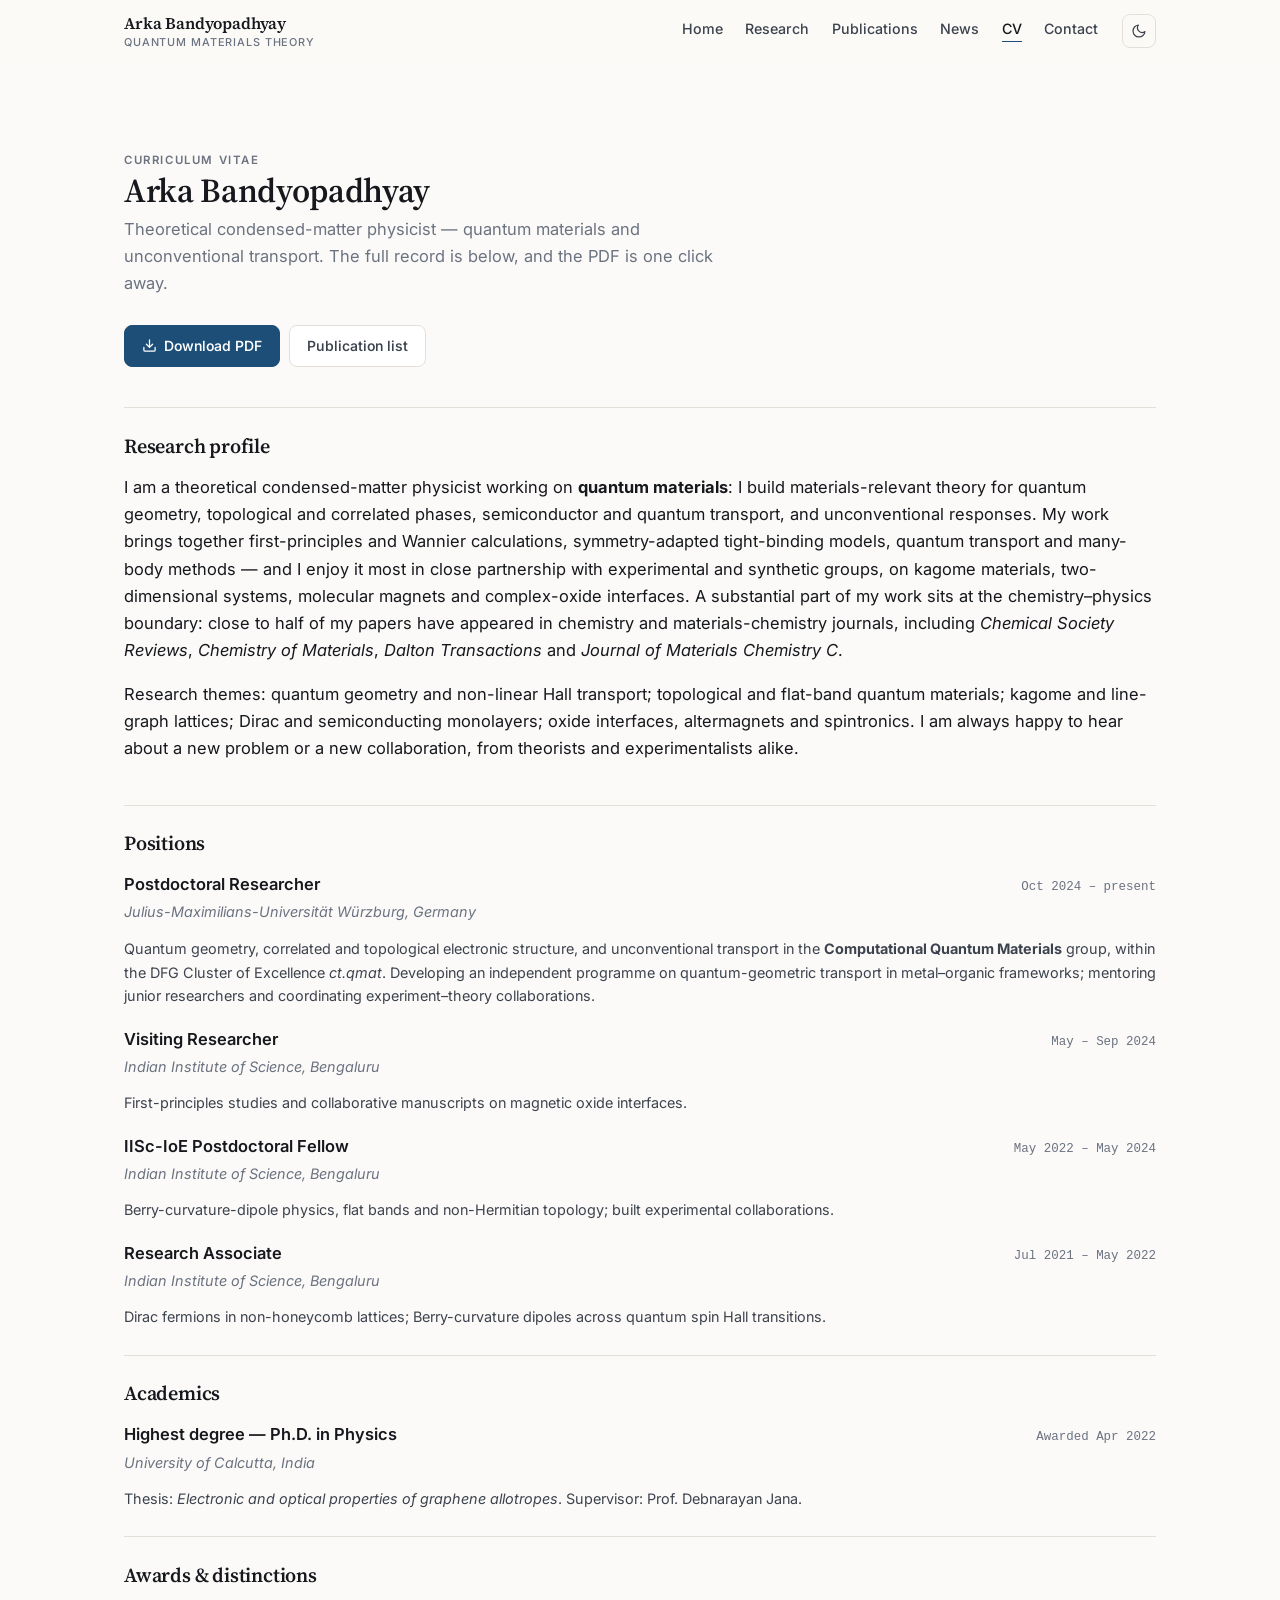
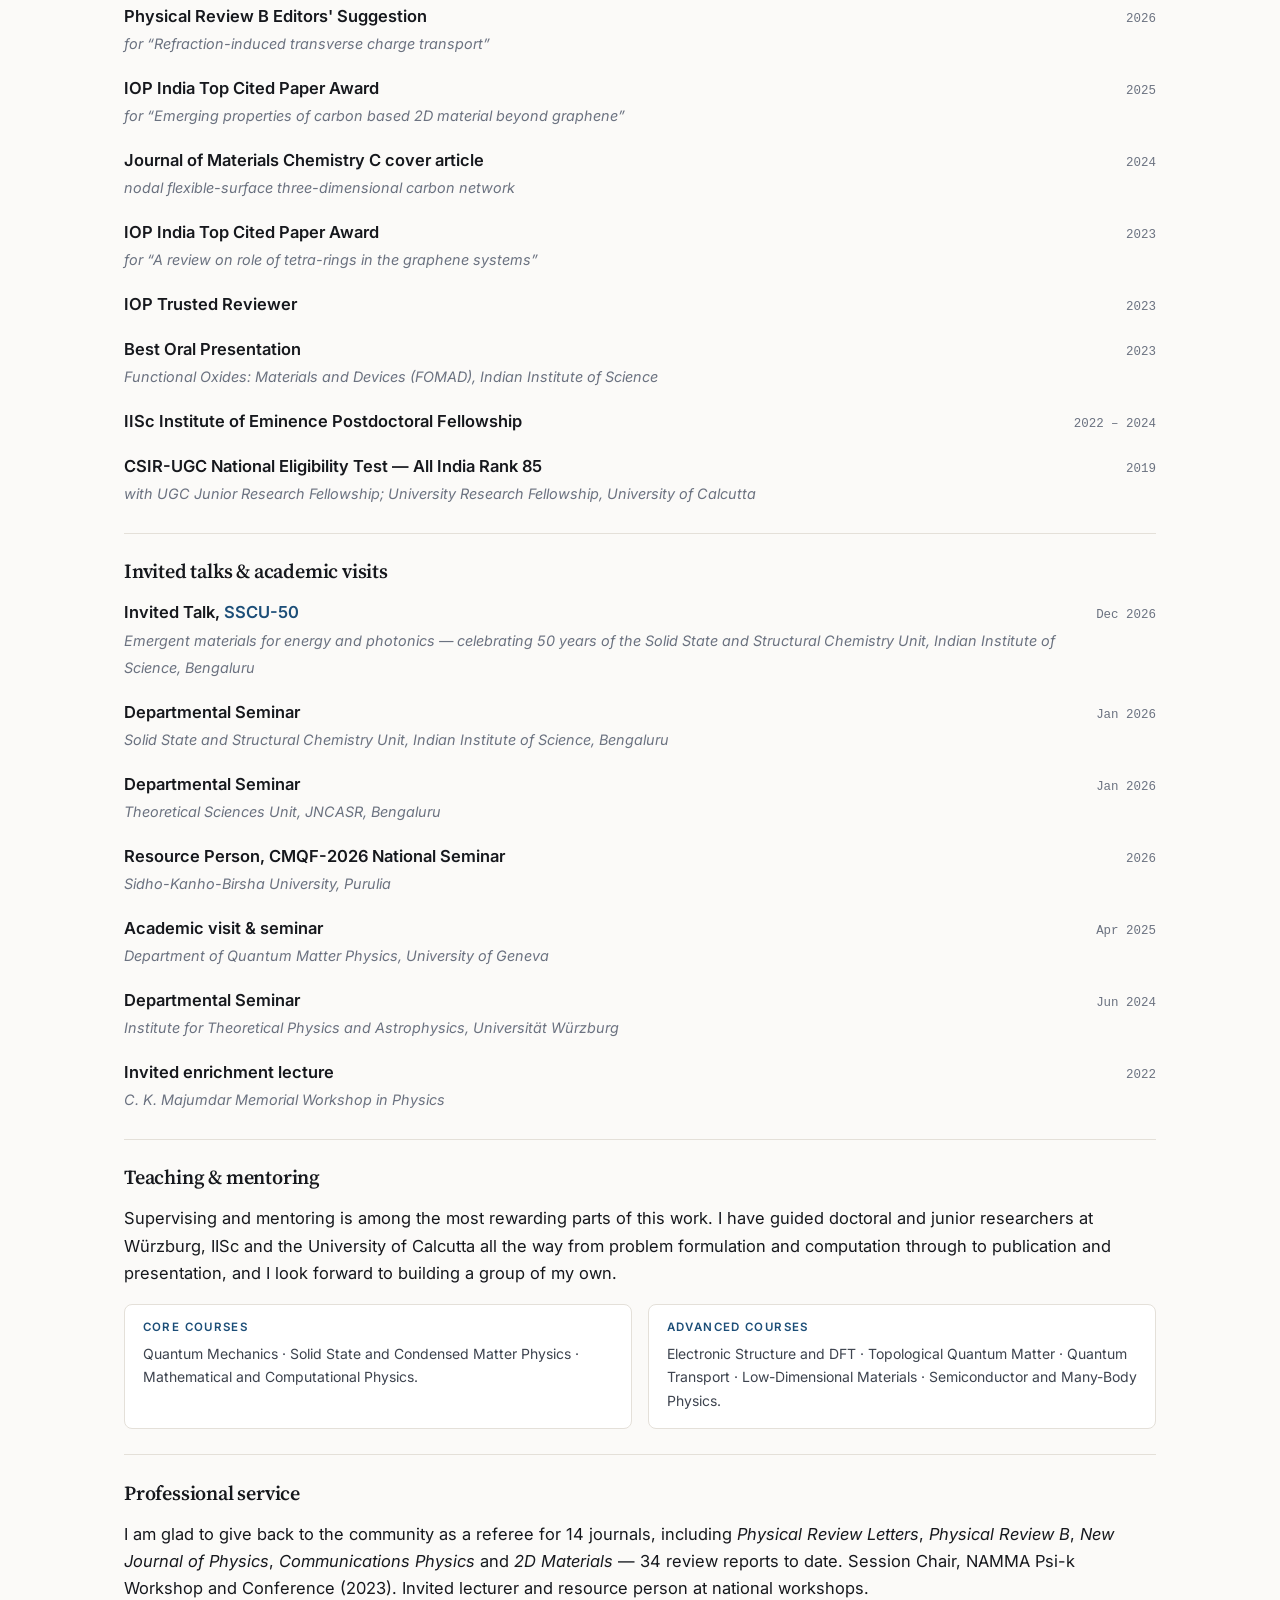
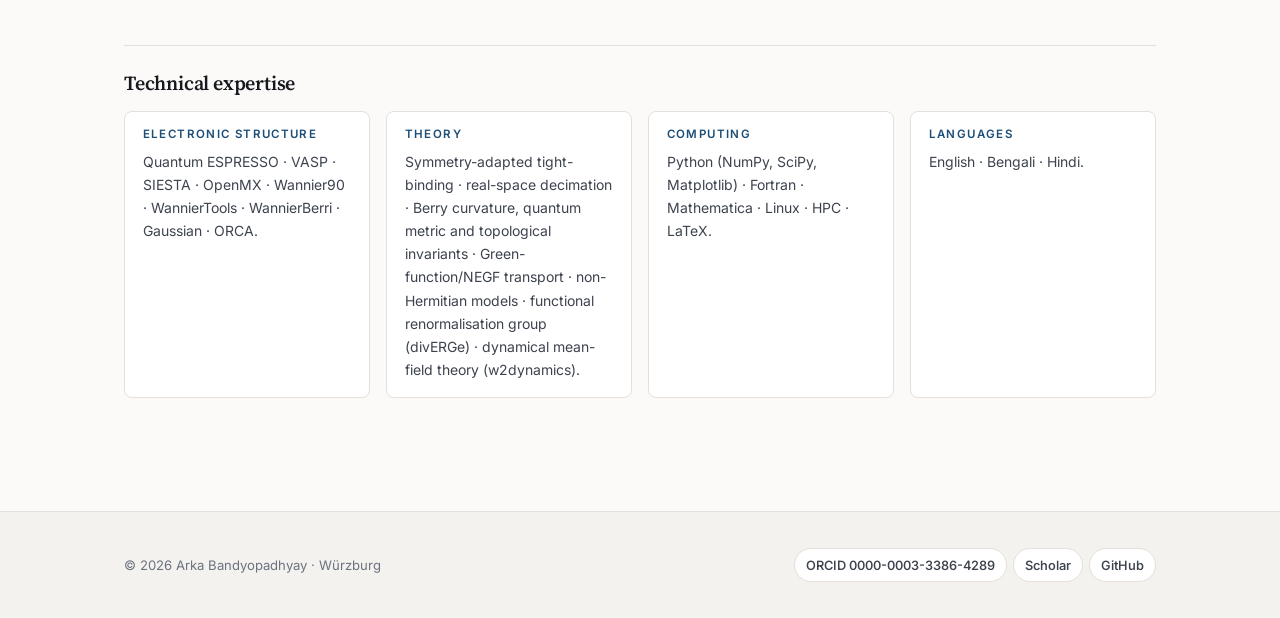
==== cv.html @ 04c7ab70 "Restore invited talks and academic visits on the CV" ====
<!DOCTYPE html>
<html lang="en">
<head>
<meta charset="utf-8">
<meta name="viewport" content="width=device-width, initial-scale=1">
<title>CV — Arka Bandyopadhyay</title>
<meta name="description" content="Curriculum vitae of Arka Bandyopadhyay, theoretical condensed-matter physicist working on quantum materials: positions, doctoral training, awards, invited talks, teaching and technical expertise.">
<link rel="canonical" href="https://arkbndy.github.io/cv.html">
<link rel="preconnect" href="https://fonts.googleapis.com">
<link rel="preconnect" href="https://fonts.gstatic.com" crossorigin>
<link href="https://fonts.googleapis.com/css2?family=Inter:wght@400;500;600;700&family=Source+Serif+4:opsz,wght@8..60,400;8..60,600;8..60,700&display=swap" rel="stylesheet">
<link rel="stylesheet" href="assets/css/style.css">
<link rel="icon" href="assets/img/favicon.svg" type="image/svg+xml">
</head>
<body>
<a class="skip" href="#main">Skip to content</a>

<header class="site-header">
  <div class="wrap nav">
    <a class="brand" href="index.html">Arka Bandyopadhyay<span class="brand-sub">Quantum Materials Theory</span></a>
    <ul class="nav-links" id="nav-links">
      <li><a href="index.html">Home</a></li>
      <li><a href="research.html">Research</a></li>
      <li><a href="publications.html">Publications</a></li>
      <li><a href="news.html">News</a></li>
      <li><a href="cv.html" aria-current="page">CV</a></li>
      <li><a href="index.html#contact">Contact</a></li>
    </ul>
    <button class="theme-toggle" type="button" aria-label="Toggle colour theme">
      <svg class="icon-moon" viewBox="0 0 24 24" fill="none" stroke="currentColor" stroke-width="1.8" stroke-linecap="round" stroke-linejoin="round"><path d="M21 12.8A9 9 0 1 1 11.2 3a7 7 0 0 0 9.8 9.8z"/></svg>
      <svg class="icon-sun" viewBox="0 0 24 24" fill="none" stroke="currentColor" stroke-width="1.8" stroke-linecap="round" stroke-linejoin="round"><circle cx="12" cy="12" r="4"/><path d="M12 2v2M12 20v2M4.9 4.9l1.4 1.4M17.7 17.7l1.4 1.4M2 12h2M20 12h2M4.9 19.1l1.4-1.4M17.7 6.3l1.4-1.4"/></svg>
    </button>
    <button class="nav-toggle" type="button" aria-label="Menu" aria-expanded="false" aria-controls="nav-links">
      <svg viewBox="0 0 24 24" fill="none" stroke="currentColor" stroke-width="2" stroke-linecap="round"><path d="M3 6h18M3 12h18M3 18h18"/></svg>
    </button>
  </div>
</header>

<main id="main">
<section>
  <div class="wrap">
    <div class="section-head">
      <p class="eyebrow">Curriculum vitae</p>
      <h2>Arka Bandyopadhyay</h2>
      <p>Theoretical condensed-matter physicist — quantum materials and unconventional transport. The full record is below, and the PDF is one click away.</p>
      <div class="actions">
        <a class="btn btn-primary" href="files/Arka_Bandyopadhyay_CV.pdf">
          <svg viewBox="0 0 24 24" fill="none" stroke="currentColor" stroke-width="2" stroke-linecap="round" stroke-linejoin="round"><path d="M21 15v4a2 2 0 0 1-2 2H5a2 2 0 0 1-2-2v-4M7 10l5 5 5-5M12 15V3"/></svg>
          Download PDF
        </a>
        <a class="btn" href="publications.html">Publication list</a>
      </div>
    </div>

    <div class="cv-block">
      <h2>Research profile</h2>
      <p>I am a theoretical condensed-matter physicist working on <strong>quantum materials</strong>: I build materials-relevant theory for quantum geometry, topological and correlated phases, semiconductor and quantum transport, and unconventional responses. My work brings together first-principles and Wannier calculations, symmetry-adapted tight-binding models, quantum transport and many-body methods — and I enjoy it most in close partnership with experimental and synthetic groups, on kagome materials, two-dimensional systems, molecular magnets and complex-oxide interfaces. A substantial part of my work sits at the chemistry–physics boundary: close to half of my papers have appeared in chemistry and materials-chemistry journals, including <em>Chemical Society Reviews</em>, <em>Chemistry of Materials</em>, <em>Dalton Transactions</em> and <em>Journal of Materials Chemistry C</em>.</p>
      <p>Research themes: quantum geometry and non-linear Hall transport; topological and flat-band quantum materials; kagome and line-graph lattices; Dirac and semiconducting monolayers; oxide interfaces, altermagnets and spintronics. I am always happy to hear about a new problem or a new collaboration, from theorists and experimentalists alike.</p>
    </div>

    <div class="cv-block">
      <h2>Positions</h2>
      <div class="cv-entry">
        <div><span class="what">Postdoctoral Researcher</span><br><span class="where">Julius-Maximilians-Universität Würzburg, Germany</span></div>
        <div class="when">Oct 2024 – present</div>
        <p class="detail">Quantum geometry, correlated and topological electronic structure, and unconventional transport in the <strong>Computational Quantum Materials</strong> group, within the DFG Cluster of Excellence <em>ct.qmat</em>. Developing an independent programme on quantum-geometric transport in metal–organic frameworks; mentoring junior researchers and coordinating experiment–theory collaborations.</p>
      </div>
      <div class="cv-entry">
        <div><span class="what">Visiting Researcher</span><br><span class="where">Indian Institute of Science, Bengaluru</span></div>
        <div class="when">May – Sep 2024</div>
        <p class="detail">First-principles studies and collaborative manuscripts on magnetic oxide interfaces.</p>
      </div>
      <div class="cv-entry">
        <div><span class="what">IISc-IoE Postdoctoral Fellow</span><br><span class="where">Indian Institute of Science, Bengaluru</span></div>
        <div class="when">May 2022 – May 2024</div>
        <p class="detail">Berry-curvature-dipole physics, flat bands and non-Hermitian topology; built experimental collaborations.</p>
      </div>
      <div class="cv-entry">
        <div><span class="what">Research Associate</span><br><span class="where">Indian Institute of Science, Bengaluru</span></div>
        <div class="when">Jul 2021 – May 2022</div>
        <p class="detail">Dirac fermions in non-honeycomb lattices; Berry-curvature dipoles across quantum spin Hall transitions.</p>
      </div>
    </div>

    <div class="cv-block">
      <h2>Academics</h2>
      <div class="cv-entry">
        <div><span class="what">Highest degree — Ph.D. in Physics</span><br><span class="where">University of Calcutta, India</span></div>
        <div class="when">Awarded Apr 2022</div>
        <p class="detail">Thesis: <em>Electronic and optical properties of graphene allotropes</em>. Supervisor: Prof. Debnarayan Jana.</p>
      </div>
    </div>

    <div class="cv-block">
      <h2>Awards &amp; distinctions</h2>
      
      <div class="cv-entry">
        <div><span class="what">Physical Review B Editors' Suggestion</span><br><span class="where">for “Refraction-induced transverse charge transport”</span></div>
        <div class="when">2026</div>
      </div>
      <div class="cv-entry">
        <div><span class="what">IOP India Top Cited Paper Award</span><br><span class="where">for “Emerging properties of carbon based 2D material beyond graphene”</span></div>
        <div class="when">2025</div>
      </div>
      <div class="cv-entry">
        <div><span class="what">Journal of Materials Chemistry C cover article</span><br><span class="where">nodal flexible-surface three-dimensional carbon network</span></div>
        <div class="when">2024</div>
      </div>
      <div class="cv-entry">
        <div><span class="what">IOP India Top Cited Paper Award</span><br><span class="where">for “A review on role of tetra-rings in the graphene systems”</span></div>
        <div class="when">2023</div>
      </div>
      <div class="cv-entry">
        <div><span class="what">IOP Trusted Reviewer</span></div>
        <div class="when">2023</div>
      </div>
      <div class="cv-entry">
        <div><span class="what">Best Oral Presentation</span><br><span class="where">Functional Oxides: Materials and Devices (FOMAD), Indian Institute of Science</span></div>
        <div class="when">2023</div>
      </div>
      <div class="cv-entry">
        <div><span class="what">IISc Institute of Eminence Postdoctoral Fellowship</span></div>
        <div class="when">2022 – 2024</div>
      </div>
      <div class="cv-entry">
        <div><span class="what">CSIR-UGC National Eligibility Test — All India Rank 85</span><br><span class="where">with UGC Junior Research Fellowship; University Research Fellowship, University of Calcutta</span></div>
        <div class="when">2019</div>
      </div>
    </div>


    <div class="cv-block">
      <h2>Invited talks &amp; academic visits</h2>
      <div class="cv-entry">
        <div><span class="what">Invited Talk, <a href="https://sscu50.in/" target="_blank" rel="noopener">SSCU-50</a></span><br><span class="where">Emergent materials for energy and photonics — celebrating 50 years of the Solid State and Structural Chemistry Unit, Indian Institute of Science, Bengaluru</span></div>
        <div class="when">Dec 2026</div>
      </div>
      <div class="cv-entry">
        <div><span class="what">Departmental Seminar</span><br><span class="where">Solid State and Structural Chemistry Unit, Indian Institute of Science, Bengaluru</span></div>
        <div class="when">Jan 2026</div>
      </div>
      <div class="cv-entry">
        <div><span class="what">Departmental Seminar</span><br><span class="where">Theoretical Sciences Unit, JNCASR, Bengaluru</span></div>
        <div class="when">Jan 2026</div>
      </div>
      <div class="cv-entry">
        <div><span class="what">Resource Person, CMQF-2026 National Seminar</span><br><span class="where">Sidho-Kanho-Birsha University, Purulia</span></div>
        <div class="when">2026</div>
      </div>
      <div class="cv-entry">
        <div><span class="what">Academic visit &amp; seminar</span><br><span class="where">Department of Quantum Matter Physics, University of Geneva</span></div>
        <div class="when">Apr 2025</div>
      </div>
      <div class="cv-entry">
        <div><span class="what">Departmental Seminar</span><br><span class="where">Institute for Theoretical Physics and Astrophysics, Universität Würzburg</span></div>
        <div class="when">Jun 2024</div>
      </div>
      <div class="cv-entry">
        <div><span class="what">Invited enrichment lecture</span><br><span class="where">C. K. Majumdar Memorial Workshop in Physics</span></div>
        <div class="when">2022</div>
      </div>
    </div>

    <div class="cv-block">
      <h2>Teaching &amp; mentoring</h2>
      <p>Supervising and mentoring is among the most rewarding parts of this work. I have guided doctoral and junior researchers at Würzburg, IISc and the University of Calcutta all the way from problem formulation and computation through to publication and presentation, and I look forward to building a group of my own.</p>
      <div class="tool-grid" style="margin-top:1rem">
        <div class="tool-card">
          <h4>Core courses</h4>
          <p>Quantum Mechanics · Solid State and Condensed Matter Physics · Mathematical and Computational Physics.</p>
        </div>
        <div class="tool-card">
          <h4>Advanced courses</h4>
          <p>Electronic Structure and DFT · Topological Quantum Matter · Quantum Transport · Low-Dimensional Materials · Semiconductor and Many-Body Physics.</p>
        </div>
      </div>
    </div>

    <div class="cv-block">
      <h2>Professional service</h2>
      <p>I am glad to give back to the community as a referee for 14 journals, including <em>Physical Review Letters</em>, <em>Physical Review B</em>, <em>New Journal of Physics</em>, <em>Communications Physics</em> and <em>2D Materials</em> — 34 review reports to date. Session Chair, NAMMA Psi-k Workshop and Conference (2023). Invited lecturer and resource person at national workshops.</p>
    </div>

    <div class="cv-block">
      <h2>Technical expertise</h2>
      <div class="tool-grid">
        <div class="tool-card">
          <h4>Electronic structure</h4>
          <p>Quantum ESPRESSO · VASP · SIESTA · OpenMX · Wannier90 · WannierTools · WannierBerri · Gaussian · ORCA.</p>
        </div>
        <div class="tool-card">
          <h4>Theory</h4>
          <p>Symmetry-adapted tight-binding · real-space decimation · Berry curvature, quantum metric and topological invariants · Green-function/NEGF transport · non-Hermitian models · functional renormalisation group (divERGe) · dynamical mean-field theory (w2dynamics).</p>
        </div>
        <div class="tool-card">
          <h4>Computing</h4>
          <p>Python (NumPy, SciPy, Matplotlib) · Fortran · Mathematica · Linux · HPC · LaTeX.</p>
        </div>
        <div class="tool-card">
          <h4>Languages</h4>
          <p>English · Bengali · Hindi.</p>
        </div>
      </div>
    </div>

  </div>
</section>
</main>

<footer class="site-footer">
  <div class="wrap footer-inner">
    <p>© <span id="year">2026</span> Arka Bandyopadhyay · Würzburg</p>
    <div class="idlinks">
      <a href="https://orcid.org/0000-0003-3386-4289" target="_blank" rel="noopener">ORCID 0000-0003-3386-4289</a>
      <a href="https://scholar.google.com/citations?user=EcM27vQAAAAJ" target="_blank" rel="noopener">Scholar</a>
      <a href="https://github.com/arkbndy" target="_blank" rel="noopener">GitHub</a>
    </div>
  </div>
</footer>

<script src="assets/js/site.js"></script>
<script>document.getElementById('year').textContent = new Date().getFullYear();</script>
</body>
</html>
---- assets/css/style.css ----
/* ============================================================
   Arka Bandyopadhyay — personal academic site
   Single stylesheet. No frameworks.
   ============================================================ */

/* ---------- Tokens ---------- */
:root {
  --bg:          #fbfaf8;
  --bg-alt:      #f4f2ee;
  --surface:     #ffffff;
  --text:        #16181d;
  --text-2:      #3d434e;
  --muted:       #6b7280;
  --line:        #e4e0d9;
  --line-soft:   #eeebe5;
  --accent:      #1c4e78;
  --accent-2:    #2f7fb5;
  --accent-soft: #eaf1f7;
  --gold:        #8a6a1f;
  --gold-soft:   #f6efdd;
  --shadow:      0 1px 2px rgba(20,24,32,.04), 0 8px 24px -12px rgba(20,24,32,.14);
  --shadow-lg:   0 2px 4px rgba(20,24,32,.05), 0 18px 44px -20px rgba(20,24,32,.24);
  --radius:      10px;
  --serif: "Source Serif 4", "Iowan Old Style", "Palatino Linotype", Palatino, Georgia, serif;
  --sans:  "Inter", -apple-system, BlinkMacSystemFont, "Segoe UI", Roboto, Helvetica, Arial, sans-serif;
  --mono:  ui-monospace, SFMono-Regular, "SF Mono", Menlo, Consolas, monospace;
  --wrap: 1080px;
}

:root[data-theme="dark"] {
  --bg:          #0d0f13;
  --bg-alt:      #14171d;
  --surface:     #14171d;
  --text:        #e9eaee;
  --text-2:      #c2c7d0;
  --muted:       #939aa6;
  --line:        #262b34;
  --line-soft:   #1e222a;
  --accent:      #7fb3e0;
  --accent-2:    #a9cdec;
  --accent-soft: #16232f;
  --gold:        #d8b569;
  --gold-soft:   #2a2415;
  --shadow:      0 1px 2px rgba(0,0,0,.4), 0 8px 24px -12px rgba(0,0,0,.6);
  --shadow-lg:   0 2px 4px rgba(0,0,0,.4), 0 18px 44px -20px rgba(0,0,0,.7);
}

@media (prefers-color-scheme: dark) {
  :root:not([data-theme="light"]) {
    --bg:          #0d0f13;
    --bg-alt:      #14171d;
    --surface:     #14171d;
    --text:        #e9eaee;
    --text-2:      #c2c7d0;
    --muted:       #939aa6;
    --line:        #262b34;
    --line-soft:   #1e222a;
    --accent:      #7fb3e0;
    --accent-2:    #a9cdec;
    --accent-soft: #16232f;
    --gold:        #d8b569;
    --gold-soft:   #2a2415;
    --shadow:      0 1px 2px rgba(0,0,0,.4), 0 8px 24px -12px rgba(0,0,0,.6);
    --shadow-lg:   0 2px 4px rgba(0,0,0,.4), 0 18px 44px -20px rgba(0,0,0,.7);
  }
}

/* ---------- Reset ---------- */
*, *::before, *::after { box-sizing: border-box; }
html { -webkit-text-size-adjust: 100%; scroll-behavior: smooth; scroll-padding-top: 80px; }
body {
  margin: 0;
  background: var(--bg);
  color: var(--text);
  font-family: var(--sans);
  font-size: 16.5px;
  line-height: 1.65;
  -webkit-font-smoothing: antialiased;
  text-rendering: optimizeLegibility;
  overflow-x: hidden;
}
img, svg { max-width: 100%; }
img { height: auto; display: block; }
a { color: var(--accent); text-decoration: none; }
a:hover { text-decoration: underline; text-underline-offset: 3px; }
h1, h2, h3, h4 { font-family: var(--serif); font-weight: 600; line-height: 1.2; letter-spacing: -.01em; margin: 0 0 .5em; }
p { margin: 0 0 1em; }
ul { margin: 0 0 1em; padding-left: 1.15em; }
li { margin-bottom: .35em; }
hr { border: 0; border-top: 1px solid var(--line); margin: 3rem 0; }
:focus-visible { outline: 2px solid var(--accent-2); outline-offset: 3px; border-radius: 3px; }

/* ---------- Layout ---------- */
.wrap { width: 100%; max-width: var(--wrap); margin-inline: auto; padding-inline: 24px; }
.narrow { max-width: 760px; }
section { padding-block: clamp(3rem, 7vw, 5.5rem); }
.section-alt { background: var(--bg-alt); border-block: 1px solid var(--line-soft); }

.eyebrow {
  font-family: var(--sans);
  font-size: .715rem;
  font-weight: 600;
  letter-spacing: .14em;
  text-transform: uppercase;
  color: var(--accent);
  margin-bottom: .75rem;
}
.section-head { margin-bottom: 2.5rem; max-width: 62ch; }
.section-head h2 { font-size: clamp(1.65rem, 3.2vw, 2.1rem); margin-bottom: .35rem; }
.section-head p { color: var(--muted); margin: 0; }

/* ---------- Skip link ---------- */
.skip {
  position: absolute; left: -9999px; top: 0; z-index: 200;
  background: var(--accent); color: #fff; padding: .6rem 1rem; border-radius: 0 0 6px 0;
}
.skip:focus { left: 0; }

/* ---------- Header ---------- */
.site-header {
  position: sticky; top: 0; z-index: 100;
  background: color-mix(in srgb, var(--bg) 88%, transparent);
  backdrop-filter: saturate(180%) blur(12px);
  -webkit-backdrop-filter: saturate(180%) blur(12px);
  border-bottom: 1px solid transparent;
  transition: border-color .2s, box-shadow .2s;
}
.site-header.scrolled { border-bottom-color: var(--line); }
.nav {
  display: flex; align-items: center; gap: 1.5rem;
  min-height: 62px;
}
.brand {
  font-family: var(--serif); font-weight: 600; font-size: 1.02rem;
  color: var(--text); letter-spacing: -.01em; margin-right: auto; white-space: nowrap;
}
.brand:hover { text-decoration: none; color: var(--accent); }
.brand .brand-sub { display: block; font-family: var(--sans); font-size: .68rem; font-weight: 500; letter-spacing: .08em; text-transform: uppercase; color: var(--muted); margin-top: -2px; }
.nav-links { display: flex; gap: 1.4rem; align-items: center; list-style: none; margin: 0; padding: 0; }
.nav-links a {
  color: var(--text-2); font-size: .89rem; font-weight: 500; padding: .3rem 0;
  border-bottom: 1.5px solid transparent;
}
.nav-links a:hover { color: var(--accent); text-decoration: none; }
.nav-links a[aria-current="page"] { color: var(--text); border-bottom-color: var(--accent); }

.theme-toggle, .nav-toggle {
  background: none; border: 1px solid var(--line); color: var(--text-2);
  width: 34px; height: 34px; border-radius: 8px; cursor: pointer;
  display: inline-flex; align-items: center; justify-content: center; padding: 0;
  transition: background .15s, color .15s, border-color .15s;
}
.theme-toggle:hover, .nav-toggle:hover { background: var(--accent-soft); color: var(--accent); border-color: var(--accent); }
.theme-toggle svg, .nav-toggle svg { width: 16px; height: 16px; }
.nav-toggle { display: none; }
:root[data-theme="dark"] .icon-sun, .icon-moon { display: block; }
:root[data-theme="dark"] .icon-moon { display: none; }
.icon-sun { display: none; }
@media (prefers-color-scheme: dark) {
  :root:not([data-theme="light"]) .icon-sun { display: block; }
  :root:not([data-theme="light"]) .icon-moon { display: none; }
}
:root[data-theme="light"] .icon-sun { display: none; }
:root[data-theme="light"] .icon-moon { display: block; }

@media (max-width: 820px) {
  .nav-toggle { display: inline-flex; }
  .nav-links {
    position: absolute; top: 100%; left: 0; right: 0;
    flex-direction: column; align-items: flex-start; gap: 0;
    background: var(--surface); border-bottom: 1px solid var(--line);
    padding: .5rem 24px 1rem; box-shadow: var(--shadow);
  }
  .nav-links[hidden] { display: none; }
  .nav-links a { display: block; padding: .55rem 0; width: 100%; font-size: .95rem; border-bottom: none; }
}

/* ---------- Hero ---------- */
.hero { padding-block: clamp(2.5rem, 6vw, 4.5rem) clamp(2rem, 5vw, 3.5rem); position: relative; overflow: hidden; }
.hero::before {
  content: ""; position: absolute; inset: -40% 55% auto -20%; height: 120%;
  background: radial-gradient(closest-side, color-mix(in srgb, var(--accent) 9%, transparent), transparent 70%);
  pointer-events: none; z-index: 0;
}
.hero .wrap { position: relative; z-index: 1; }
.hero-grid {
  display: grid; grid-template-columns: minmax(0, 1fr) 280px; gap: clamp(2rem, 5vw, 4rem); align-items: start;
}
.hero h1 { font-size: clamp(2.15rem, 5.2vw, 3.15rem); letter-spacing: -.025em; margin-bottom: .3rem; }
.hero .role {
  font-family: var(--sans); font-size: clamp(.95rem, 2vw, 1.06rem); font-weight: 600;
  color: var(--accent); margin-bottom: .15rem;
}
.hero .affil { color: var(--muted); font-size: .93rem; margin-bottom: 1.4rem; }
.hero .lede { font-size: 1.09rem; color: var(--text-2); max-width: 58ch; }
.hero .lede strong { color: var(--text); font-weight: 600; }

.portrait {
  width: 100%; border-radius: 12px; border: 1px solid var(--line);
  box-shadow: var(--shadow-lg); aspect-ratio: 1 / 1.12; object-fit: cover; object-position: center 18%;
  background: var(--bg-alt);
}
.portrait-frame { position: relative; }
.portrait-frame::after {
  content: ""; position: absolute; inset: 12px -12px -12px 12px; border: 1px solid var(--accent);
  border-radius: 12px; z-index: -1; opacity: .35;
}
@media (max-width: 820px) {
  .hero-grid { grid-template-columns: 1fr; }
  .portrait-frame { max-width: 200px; order: -1; }
  .portrait-frame::after { inset: 9px -9px -9px 9px; }
}

/* ---------- Buttons & links row ---------- */
.actions { display: flex; flex-wrap: wrap; gap: .6rem; margin-top: 1.7rem; }
.btn {
  display: inline-flex; align-items: center; gap: .45rem;
  padding: .55rem 1.05rem; border-radius: 8px; font-size: .875rem; font-weight: 550;
  border: 1px solid var(--line); color: var(--text-2); background: var(--surface);
  transition: all .16s ease; white-space: nowrap;
}
.btn:hover { text-decoration: none; border-color: var(--accent); color: var(--accent); transform: translateY(-1px); box-shadow: var(--shadow); }
.btn-primary { background: var(--accent); border-color: var(--accent); color: #fff; }
:root[data-theme="dark"] .btn-primary { color: #0d0f13; }
@media (prefers-color-scheme: dark) { :root:not([data-theme="light"]) .btn-primary { color: #0d0f13; } }
.btn-primary:hover { color: #fff; background: var(--accent-2); border-color: var(--accent-2); }
:root[data-theme="dark"] .btn-primary:hover { color: #0d0f13; }
.btn svg { width: 15px; height: 15px; flex: none; }

/* ---------- Stat strip ---------- */
.stats {
  display: grid; grid-template-columns: repeat(4, 1fr); gap: 1px;
  background: var(--line); border: 1px solid var(--line); border-radius: var(--radius); overflow: hidden;
}
.stat { background: var(--surface); padding: 1.4rem 1.1rem; text-align: center; }
.stat b {
  display: block; font-family: var(--serif); font-size: clamp(1.6rem, 4vw, 2.15rem);
  font-weight: 600; color: var(--accent); line-height: 1; letter-spacing: -.02em;
}
.stat span { display: block; font-size: .755rem; color: var(--muted); margin-top: .5rem; letter-spacing: .045em; text-transform: uppercase; font-weight: 500; }
@media (max-width: 620px) { .stats { grid-template-columns: repeat(2, 1fr); } }

/* ---------- Research cards ---------- */
.theme-grid { display: grid; grid-template-columns: repeat(auto-fit, minmax(268px, 1fr)); gap: 1.25rem; }
.theme-card {
  background: var(--surface); border: 1px solid var(--line); border-radius: var(--radius);
  padding: 1.4rem; display: flex; flex-direction: column;
  transition: transform .18s ease, box-shadow .18s ease, border-color .18s ease;
}
a.theme-card:hover { text-decoration: none; transform: translateY(-3px); box-shadow: var(--shadow-lg); border-color: var(--accent); }
.theme-card .fig { margin-bottom: 1rem; border-radius: 7px; background: var(--bg-alt); border: 1px solid var(--line-soft); overflow: hidden; }
.theme-card .fig svg { display: block; width: 100%; height: auto; }
.theme-card h3 { font-size: 1.09rem; margin-bottom: .4rem; color: var(--text); }
.theme-card p { font-size: .895rem; color: var(--muted); margin: 0; }
.theme-card .more { margin-top: .9rem; font-size: .82rem; font-weight: 600; color: var(--accent); }

/* ---------- Research long-form ---------- */
.theme-block { scroll-margin-top: 88px; display: grid; grid-template-columns: 1fr 380px; gap: clamp(1.5rem, 4vw, 3.25rem); align-items: start; padding-block: clamp(2rem, 4vw, 3rem); border-top: 1px solid var(--line); }
.theme-block:first-of-type { border-top: none; padding-top: 0; }
.theme-block .figure { position: sticky; top: 90px; }
.theme-block .figure .box { border: 1px solid var(--line); border-radius: var(--radius); background: var(--surface); padding: 1rem; box-shadow: var(--shadow); }
.theme-block .figure figcaption { font-size: .78rem; color: var(--muted); margin-top: .7rem; line-height: 1.5; }
.theme-block h2 { font-size: clamp(1.4rem, 3vw, 1.8rem); }
.theme-block .num { font-family: var(--mono); font-size: .78rem; color: var(--accent); letter-spacing: .1em; display: block; margin-bottom: .45rem; }
.theme-block p { color: var(--text-2); }
@media (max-width: 900px) {
  .theme-block { grid-template-columns: 1fr; }
  .theme-block .figure { position: static; order: -1; max-width: 460px; }
}

.keypapers { margin-top: 1.25rem; padding: 1rem 1.15rem; background: var(--bg-alt); border-radius: 8px; border: 1px solid var(--line-soft); }
.keypapers h4 { font-family: var(--sans); font-size: .715rem; letter-spacing: .12em; text-transform: uppercase; color: var(--muted); margin-bottom: .6rem; }
.keypapers ul { list-style: none; padding: 0; margin: 0; }
.keypapers li { font-size: .86rem; margin-bottom: .5rem; line-height: 1.5; }
.keypapers li:last-child { margin-bottom: 0; }
.keypapers .venue { color: var(--muted); }

/* ---------- Selected publications (home) ---------- */
.selected-list { display: grid; gap: 1rem; }
.selected-item {
  background: var(--surface); border: 1px solid var(--line); border-left: 3px solid var(--accent);
  border-radius: 8px; padding: 1.1rem 1.3rem;
}
.selected-item h3 { font-size: 1.02rem; margin-bottom: .35rem; line-height: 1.35; }
.selected-item h3 a { color: var(--text); }
.selected-item h3 a:hover { color: var(--accent); }
.selected-item .why { font-size: .885rem; color: var(--text-2); margin: 0 0 .55rem; }
.selected-item .meta { font-size: .82rem; color: var(--muted); }

/* ---------- Publication list ---------- */
.pubtools { display: flex; flex-wrap: wrap; gap: .7rem; align-items: center; margin-bottom: 2rem; }
.search-box { position: relative; flex: 1 1 260px; min-width: 210px; }
.search-box svg { position: absolute; left: 11px; top: 50%; transform: translateY(-50%); width: 15px; height: 15px; color: var(--muted); pointer-events: none; }
.search-box input {
  width: 100%; padding: .55rem .8rem .55rem 2.1rem; font: inherit; font-size: .9rem;
  border: 1px solid var(--line); border-radius: 8px; background: var(--surface); color: var(--text);
}
.search-box input:focus { outline: none; border-color: var(--accent); box-shadow: 0 0 0 3px var(--accent-soft); }
.chips { display: flex; flex-wrap: wrap; gap: .4rem; }
.chip {
  font: inherit; font-size: .795rem; font-weight: 500; cursor: pointer;
  padding: .38rem .75rem; border-radius: 999px; border: 1px solid var(--line);
  background: var(--surface); color: var(--text-2); transition: all .15s;
}
.chip:hover { border-color: var(--accent); color: var(--accent); }
.chip[aria-pressed="true"] { background: var(--accent); border-color: var(--accent); color: #fff; }
:root[data-theme="dark"] .chip[aria-pressed="true"] { color: #0d0f13; }
@media (prefers-color-scheme: dark) { :root:not([data-theme="light"]) .chip[aria-pressed="true"] { color: #0d0f13; } }

.pubcount { font-size: .82rem; color: var(--muted); margin-bottom: 1.5rem; }

.year-group { margin-bottom: 2.5rem; }
.year-label {
  font-family: var(--mono); font-size: .82rem; font-weight: 600; letter-spacing: .1em; color: var(--muted);
  padding-bottom: .5rem; border-bottom: 1px solid var(--line); margin-bottom: 1rem;
  position: sticky; top: 62px; background: var(--bg); z-index: 5;
}
.pub {
  display: grid; grid-template-columns: 2.6rem 1fr; gap: .5rem;
  padding: .9rem 0; border-bottom: 1px solid var(--line-soft);
}
.pub:last-child { border-bottom: none; }
.pub .idx { font-family: var(--mono); font-size: .78rem; color: var(--muted); padding-top: .18rem; }
.pub .title { font-family: var(--serif); font-size: 1.035rem; font-weight: 600; line-height: 1.35; margin-bottom: .3rem; color: var(--text); }
.pub .authors { font-size: .855rem; color: var(--text-2); margin-bottom: .25rem; line-height: 1.55; }
.pub .authors .me { font-weight: 700; color: var(--text); }
.pub .venue { font-size: .855rem; color: var(--muted); margin-bottom: .5rem; }
.pub .venue em { font-style: italic; color: var(--text-2); }
.pub .links { display: flex; flex-wrap: wrap; gap: .35rem; align-items: center; }
.taglink {
  font-size: .735rem; font-weight: 600; letter-spacing: .02em;
  padding: .18rem .55rem; border-radius: 5px; border: 1px solid var(--line);
  color: var(--muted); background: var(--surface); transition: all .14s;
}
a.taglink:hover { text-decoration: none; border-color: var(--accent); color: var(--accent); background: var(--accent-soft); }
.badge {
  font-size: .715rem; font-weight: 650; letter-spacing: .03em;
  padding: .18rem .55rem; border-radius: 5px; white-space: nowrap;
}
.badge-role { background: var(--accent-soft); color: var(--accent); border: 1px solid color-mix(in srgb, var(--accent) 28%, transparent); }
.badge-award { background: var(--gold-soft); color: var(--gold); border: 1px solid color-mix(in srgb, var(--gold) 32%, transparent); }
.badge-note { background: var(--bg-alt); color: var(--muted); border: 1px solid var(--line); }
@media (max-width: 560px) {
  .pub { grid-template-columns: 1fr; gap: 0; }
  .pub .idx { display: none; }
}

.empty { padding: 3rem 0; text-align: center; color: var(--muted); }

/* ---------- News ---------- */
.news-list { list-style: none; padding: 0; margin: 0; }
.news-item {
  display: grid; grid-template-columns: 108px 1fr; gap: 1.2rem;
  padding: 1rem 0; border-bottom: 1px solid var(--line-soft);
}
.news-item:last-child { border-bottom: none; }
.news-item time { font-family: var(--mono); font-size: .8rem; color: var(--muted); padding-top: .18rem; letter-spacing: .02em; }
.news-item .body { font-size: .935rem; color: var(--text-2); }
.news-item .body strong { color: var(--text); font-weight: 600; }
@media (max-width: 560px) {
  .news-item { grid-template-columns: 1fr; gap: .2rem; }
}

/* ---------- CV page ---------- */
.cv-block { padding-block: 1.6rem; border-top: 1px solid var(--line); }
.cv-block:first-of-type { border-top: none; }
.cv-block h2 { font-size: 1.25rem; margin-bottom: 1rem; }
.cv-entry { display: grid; grid-template-columns: 1fr auto; gap: .5rem 1.5rem; margin-bottom: 1.1rem; align-items: baseline; }
.cv-entry:last-child { margin-bottom: 0; }
.cv-entry .what { font-weight: 600; color: var(--text); }
.cv-entry .where { color: var(--muted); font-size: .9rem; font-style: italic; }
.cv-entry .when { font-family: var(--mono); font-size: .78rem; color: var(--muted); white-space: nowrap; }
.cv-entry .detail { grid-column: 1 / -1; font-size: .9rem; color: var(--text-2); margin: .2rem 0 0; }
@media (max-width: 560px) {
  .cv-entry { grid-template-columns: 1fr; }
  .cv-entry .when { order: -1; }
}
.tool-grid { display: grid; grid-template-columns: repeat(auto-fit, minmax(230px, 1fr)); gap: 1rem; }
.tool-card { background: var(--surface); border: 1px solid var(--line); border-radius: 8px; padding: 1rem 1.1rem; }
.tool-card h4 { font-family: var(--sans); font-size: .72rem; letter-spacing: .12em; text-transform: uppercase; color: var(--accent); margin-bottom: .5rem; }
.tool-card p { font-size: .875rem; color: var(--text-2); margin: 0; }

/* ---------- Contact ---------- */
.contact-grid { display: grid; grid-template-columns: 1fr 1fr; gap: 2.5rem; }
@media (max-width: 760px) { .contact-grid { grid-template-columns: 1fr; gap: 1.5rem; } }
.contact-grid address { font-style: normal; color: var(--text-2); font-size: .935rem; line-height: 1.75; }

/* ---------- Footer ---------- */
.site-footer { border-top: 1px solid var(--line); padding-block: 2.25rem; background: var(--bg-alt); }
.footer-inner { display: flex; flex-wrap: wrap; gap: 1rem 2rem; align-items: center; justify-content: space-between; }
.footer-inner p { margin: 0; font-size: .82rem; color: var(--muted); }
.idlinks { display: flex; flex-wrap: wrap; gap: .35rem; }
.idlinks a {
  display: inline-flex; align-items: center; gap: .4rem; font-size: .8rem; font-weight: 550;
  color: var(--text-2); border: 1px solid var(--line); background: var(--surface);
  padding: .34rem .7rem; border-radius: 999px; transition: all .15s;
}
.idlinks a:hover { text-decoration: none; color: var(--accent); border-color: var(--accent); }
.idlinks svg { width: 14px; height: 14px; }

/* ---------- Figure palette (SVG) ---------- */
.fx-line   { stroke: var(--line); }
.fx-ink    { stroke: var(--text-2); }
.fx-accent { stroke: var(--accent); }
.fx-fill-a { fill: var(--accent); }
.fx-muted  { fill: var(--muted); }

@media (prefers-reduced-motion: reduce) {
  * { animation-duration: .001ms !important; transition-duration: .001ms !important; }
  html { scroll-behavior: auto; }
}

@media print {
  .site-header, .site-footer, .pubtools, .actions, .theme-toggle { display: none !important; }
  body { background: #fff; color: #000; font-size: 10.5pt; }
  a { color: #000; }
}

/* ---------- Research programme statement ---------- */
.programme {
  border-left: 3px solid var(--accent); background: var(--accent-soft);
  padding: 1.4rem 1.6rem; border-radius: 0 var(--radius) var(--radius) 0; margin-bottom: 3rem;
}
.programme h3 { font-size: 1.12rem; margin-bottom: .5rem; }
.programme p { color: var(--text-2); }
.programme p:last-child { margin-bottom: 0; }

/* ---------- Theme counts ---------- */
.theme-count {
  display: inline-block; font-family: var(--mono); font-size: .715rem; letter-spacing: .04em;
  color: var(--muted); border: 1px solid var(--line); border-radius: 999px;
  padding: .12rem .55rem; margin-left: .6rem; vertical-align: middle; white-space: nowrap;
}
.theme-card .theme-count { align-self: flex-start; margin: .6rem 0 0; }
.theme-block .figure { display: flex; flex-direction: column; gap: 1.6rem; }

/* ---------- Collaborators ---------- */
.collab-list {
  display: grid; grid-template-columns: repeat(auto-fill, minmax(272px, 1fr));
  gap: 0 2rem; list-style: none; padding: 0; margin: 0;
}
.collab-list li {
  margin: 0; padding: .75rem 0; border-bottom: 1px solid var(--line-soft);
  display: flex; align-items: baseline; gap: .5rem;
}
.collab-list li > div { flex: 1 1 auto; min-width: 0; }
.collab-list .who { font-weight: 600; color: var(--text); font-size: .935rem; }
.collab-list .where { display: block; font-size: .795rem; color: var(--muted); line-height: 1.45; margin-top: .1rem; }
.collab-list .gs {
  flex: none; font-size: .68rem; font-weight: 700; letter-spacing: .04em;
  border: 1px solid var(--line); border-radius: 5px; padding: .1rem .38rem;
  color: var(--muted); background: var(--surface); transition: all .14s;
}
.collab-list a.gs:hover { text-decoration: none; color: var(--accent); border-color: var(--accent); background: var(--accent-soft); }
.collab-more { font-size: .885rem; color: var(--muted); margin-top: 1.75rem; max-width: 74ch; }

/* ---------- Collaborator groups ---------- */
.collab-group { margin-bottom: 2.4rem; }
.collab-group:last-child { margin-bottom: 0; }
.collab-group h3 {
  font-family: var(--sans); font-size: .72rem; font-weight: 700; letter-spacing: .13em;
  text-transform: uppercase; color: var(--accent); margin-bottom: .35rem;
  padding-bottom: .55rem; border-bottom: 1px solid var(--line);
}
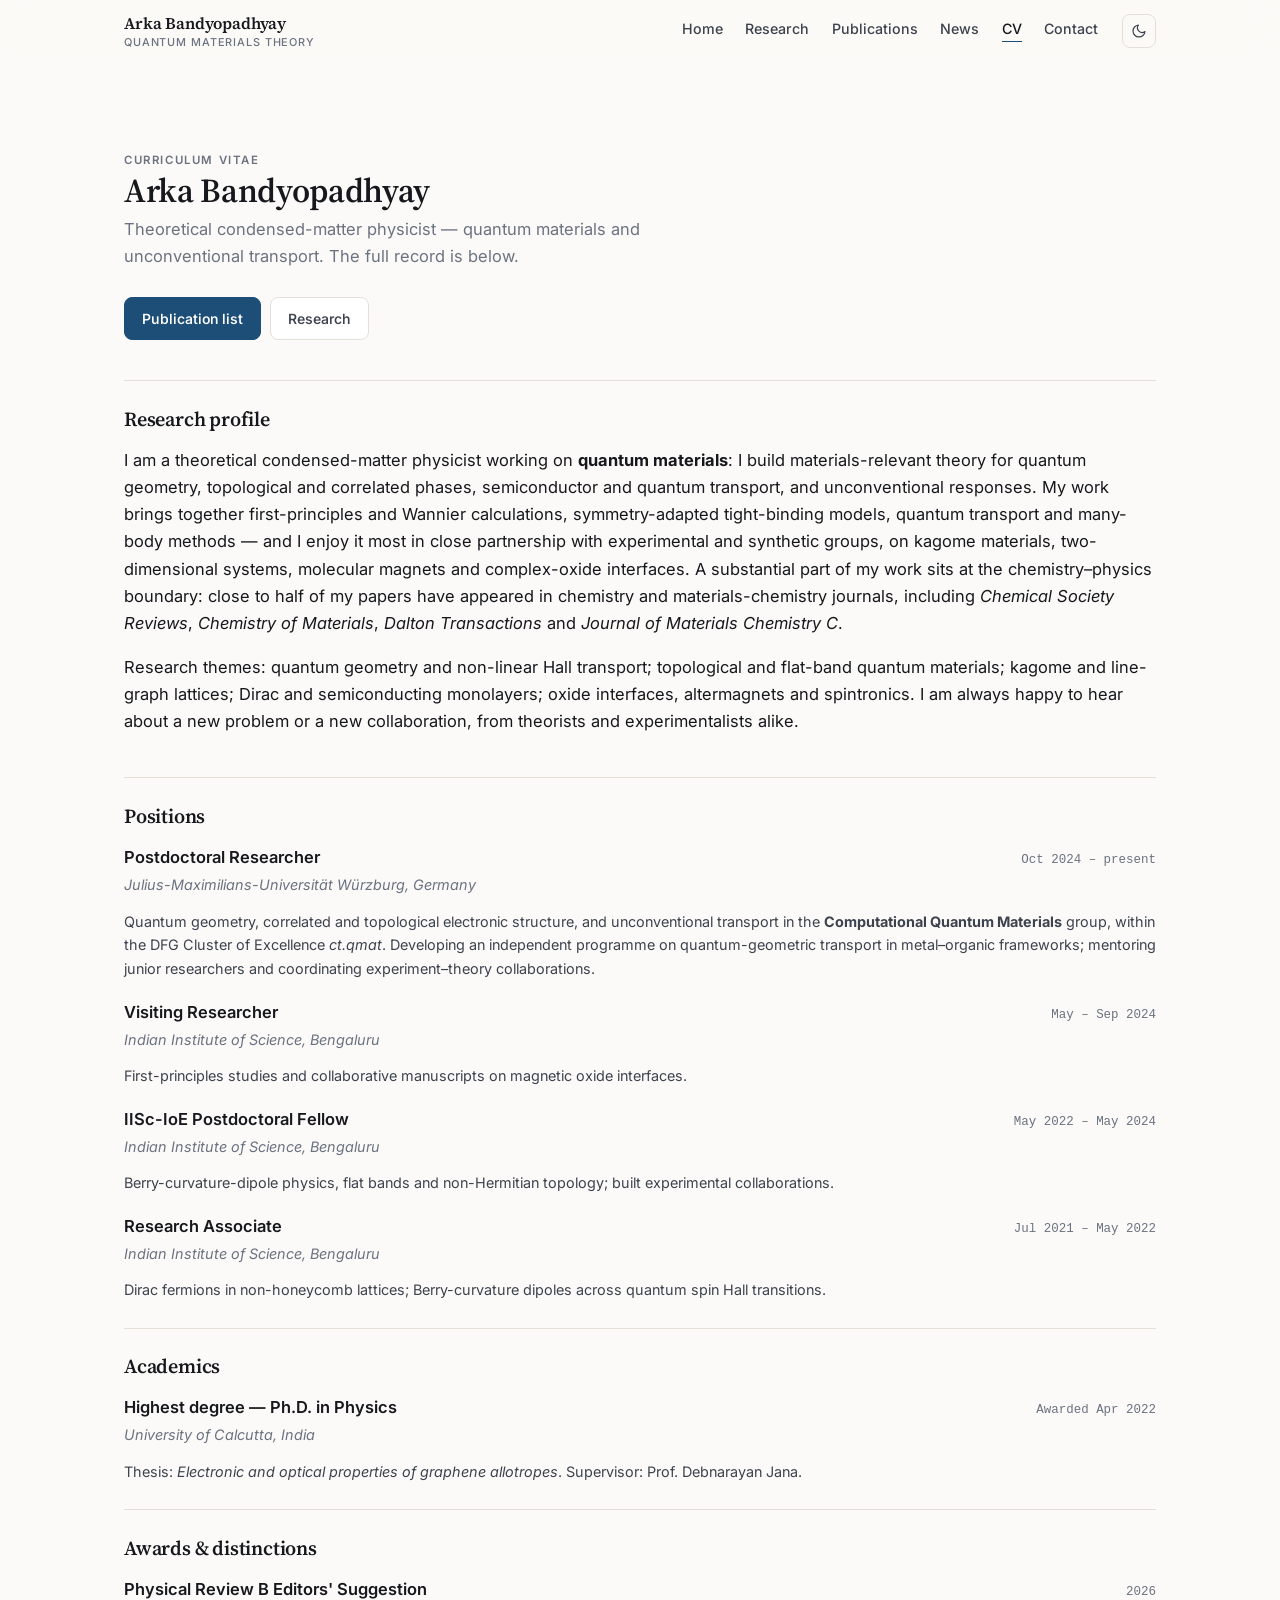
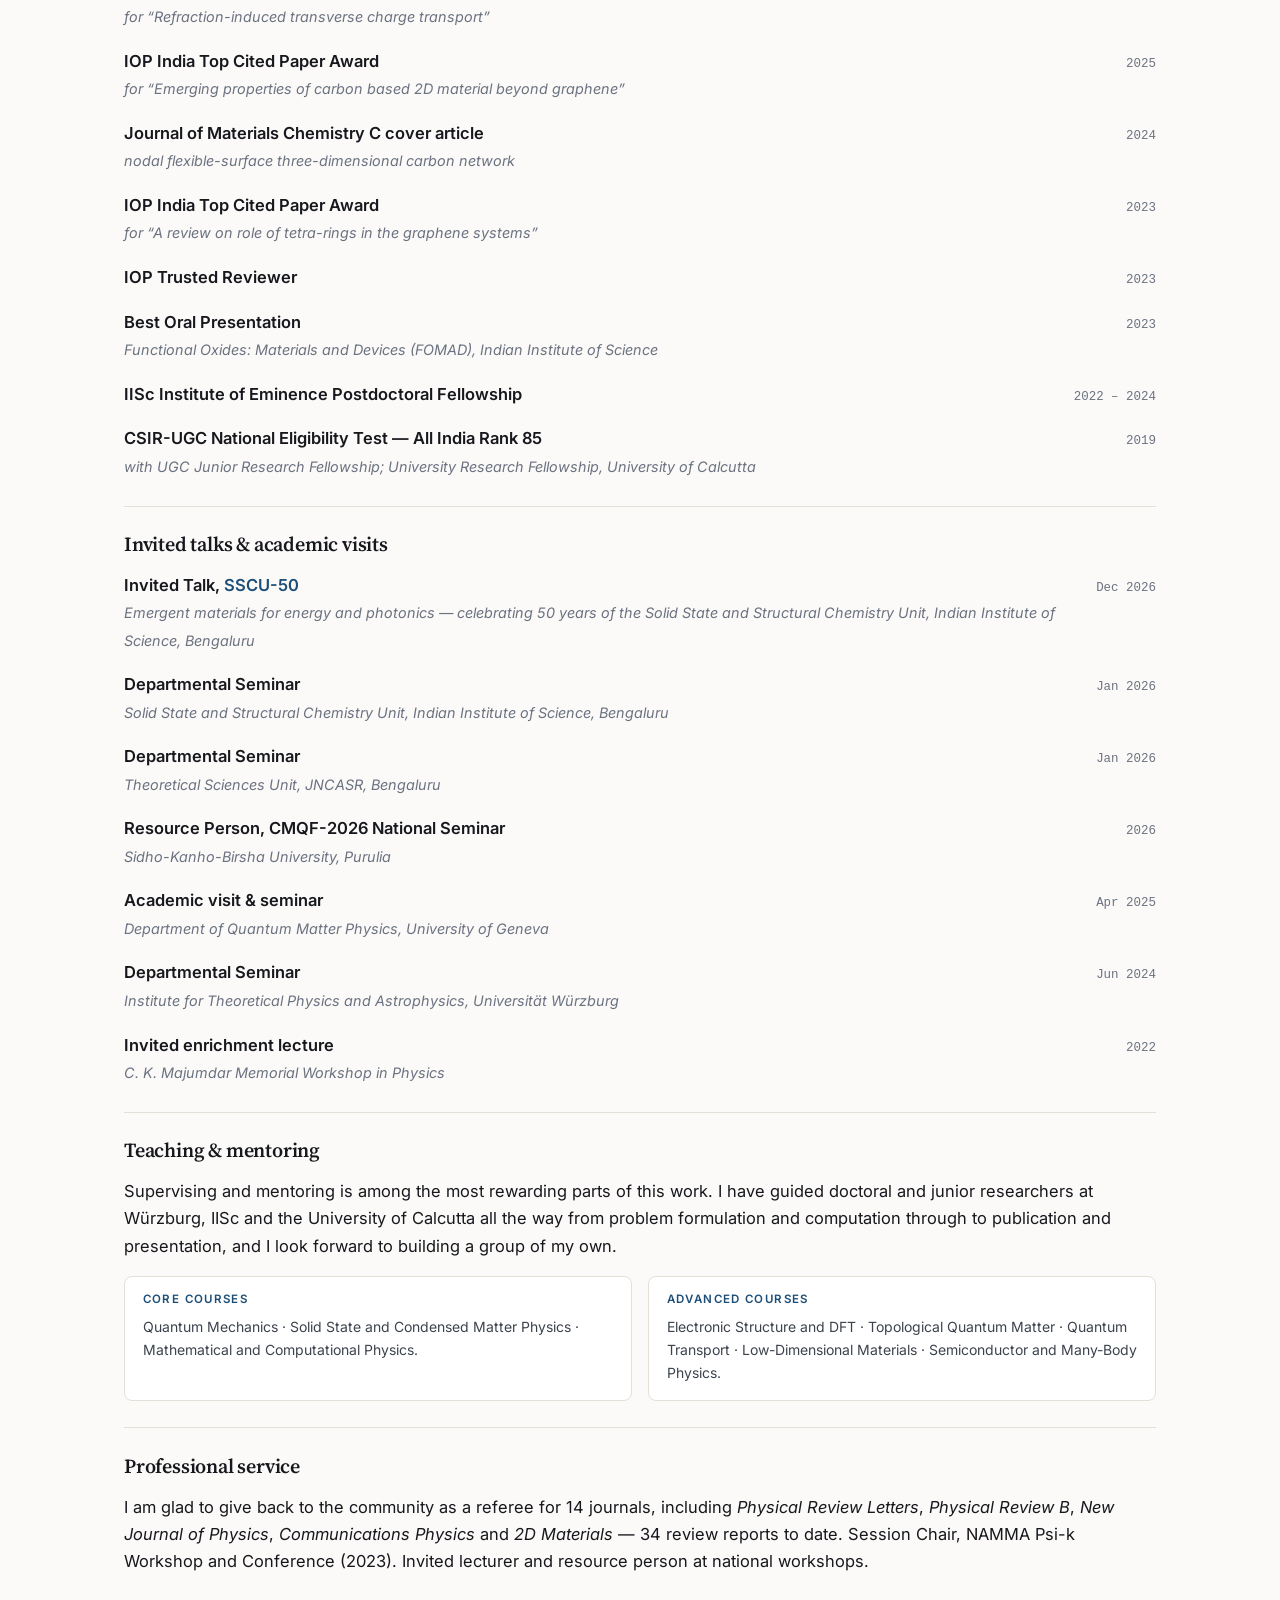
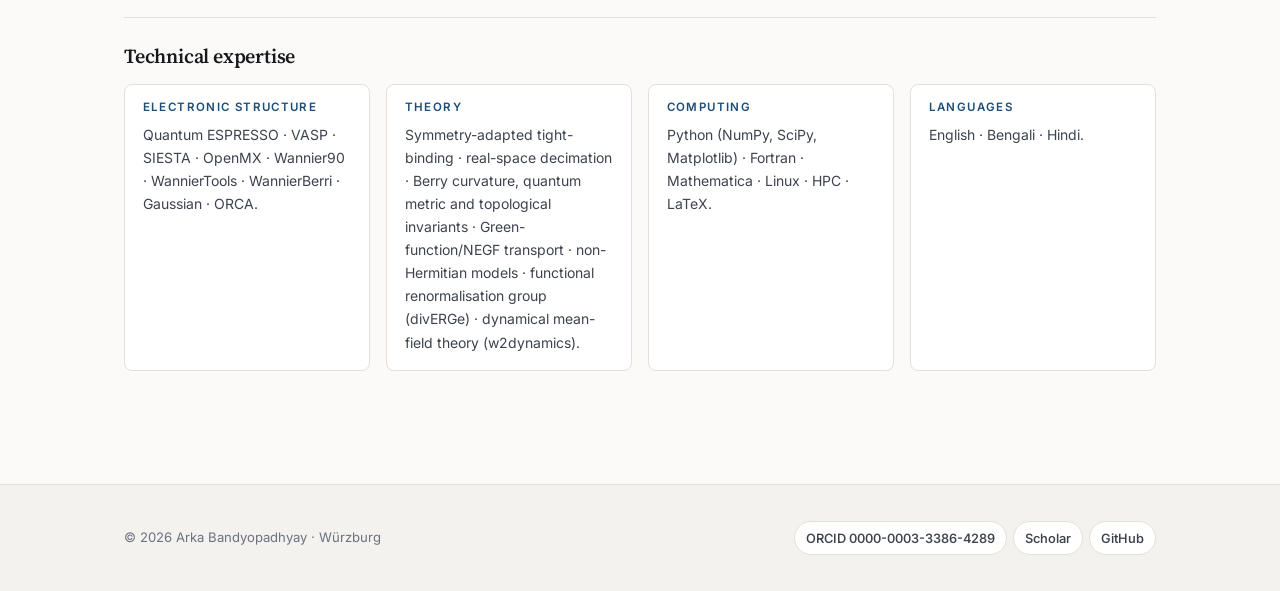
==== commit b9f8517b: "Remove downloadable CV PDF and its links" ====
--- a/cv.html
+++ b/cv.html
@@ -42,13 +42,10 @@
     <div class="section-head">
       <p class="eyebrow">Curriculum vitae</p>
       <h2>Arka Bandyopadhyay</h2>
-      <p>Theoretical condensed-matter physicist — quantum materials and unconventional transport. The full record is below, and the PDF is one click away.</p>
+      <p>Theoretical condensed-matter physicist — quantum materials and unconventional transport. The full record is below.</p>
       <div class="actions">
-        <a class="btn btn-primary" href="files/Arka_Bandyopadhyay_CV.pdf">
-          <svg viewBox="0 0 24 24" fill="none" stroke="currentColor" stroke-width="2" stroke-linecap="round" stroke-linejoin="round"><path d="M21 15v4a2 2 0 0 1-2 2H5a2 2 0 0 1-2-2v-4M7 10l5 5 5-5M12 15V3"/></svg>
-          Download PDF
-        </a>
-        <a class="btn" href="publications.html">Publication list</a>
+        <a class="btn btn-primary" href="publications.html">Publication list</a>
+        <a class="btn" href="research.html">Research</a>
       </div>
     </div>
 
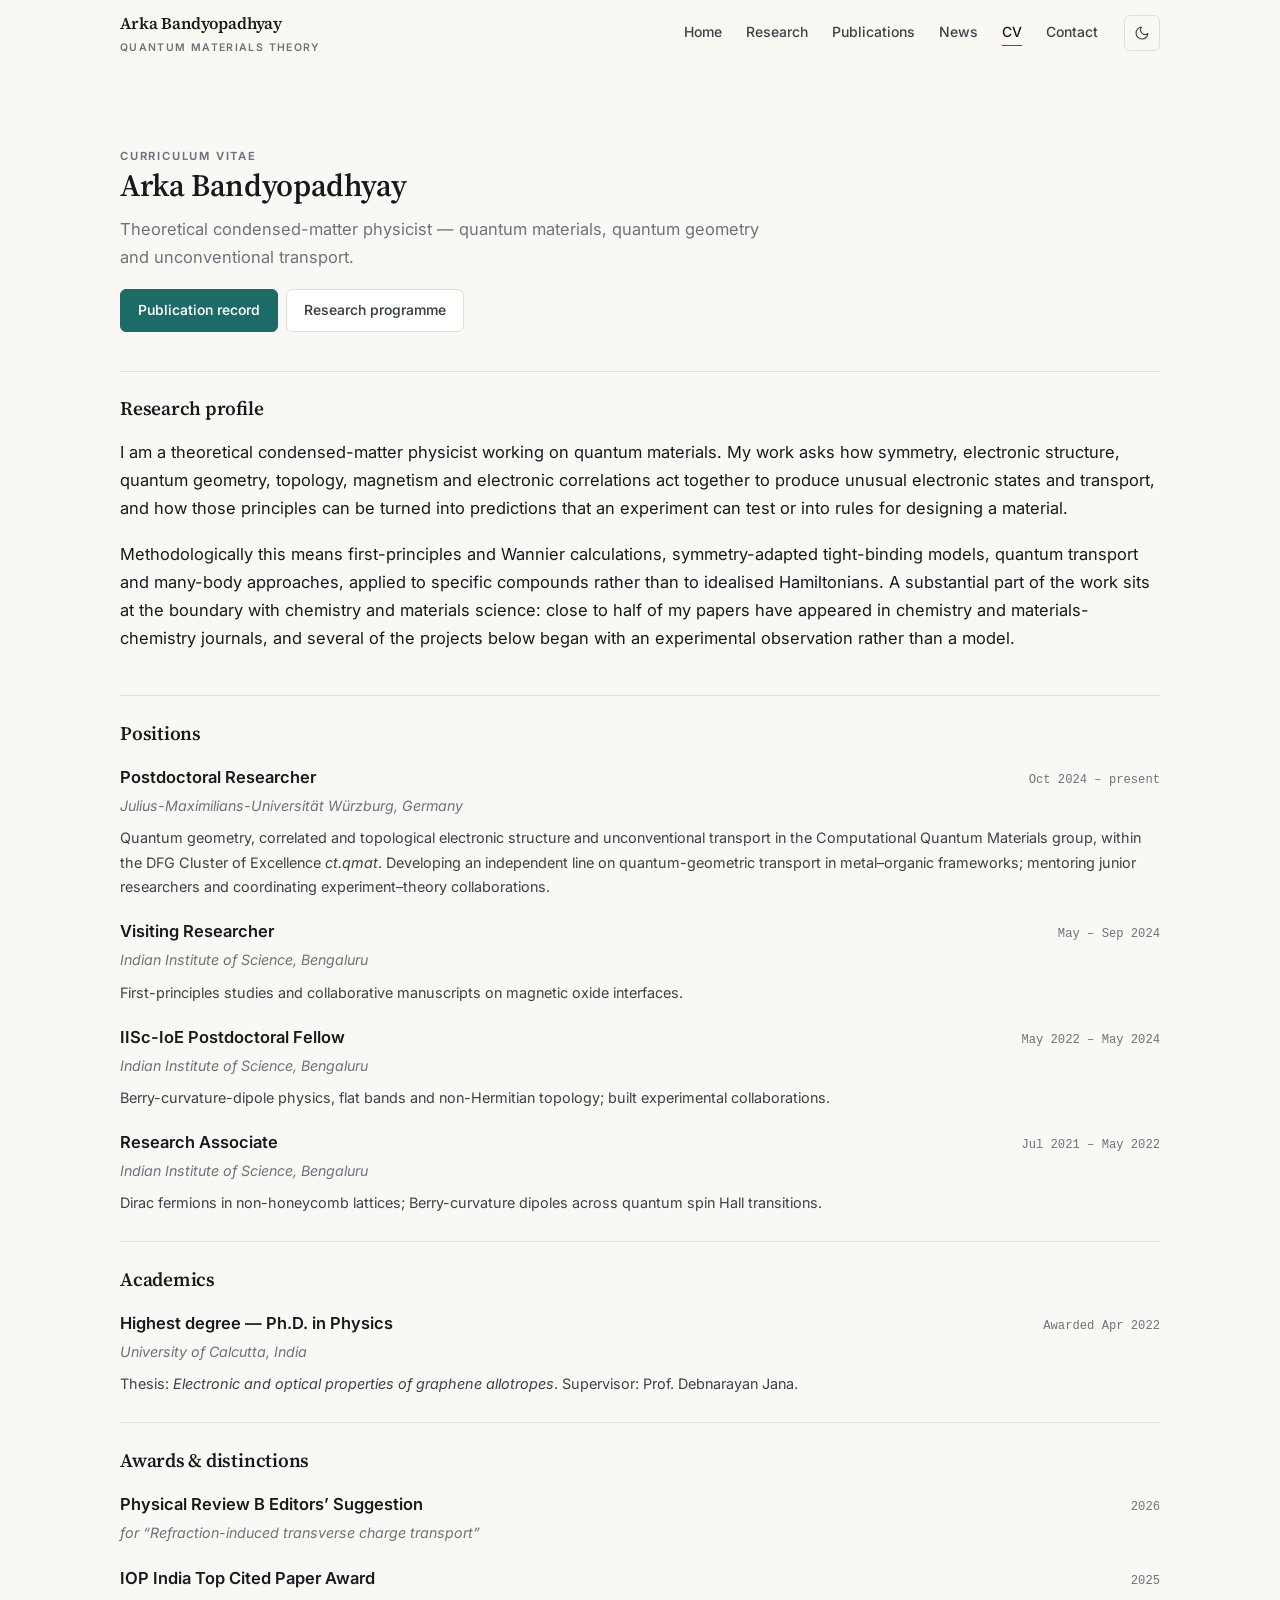
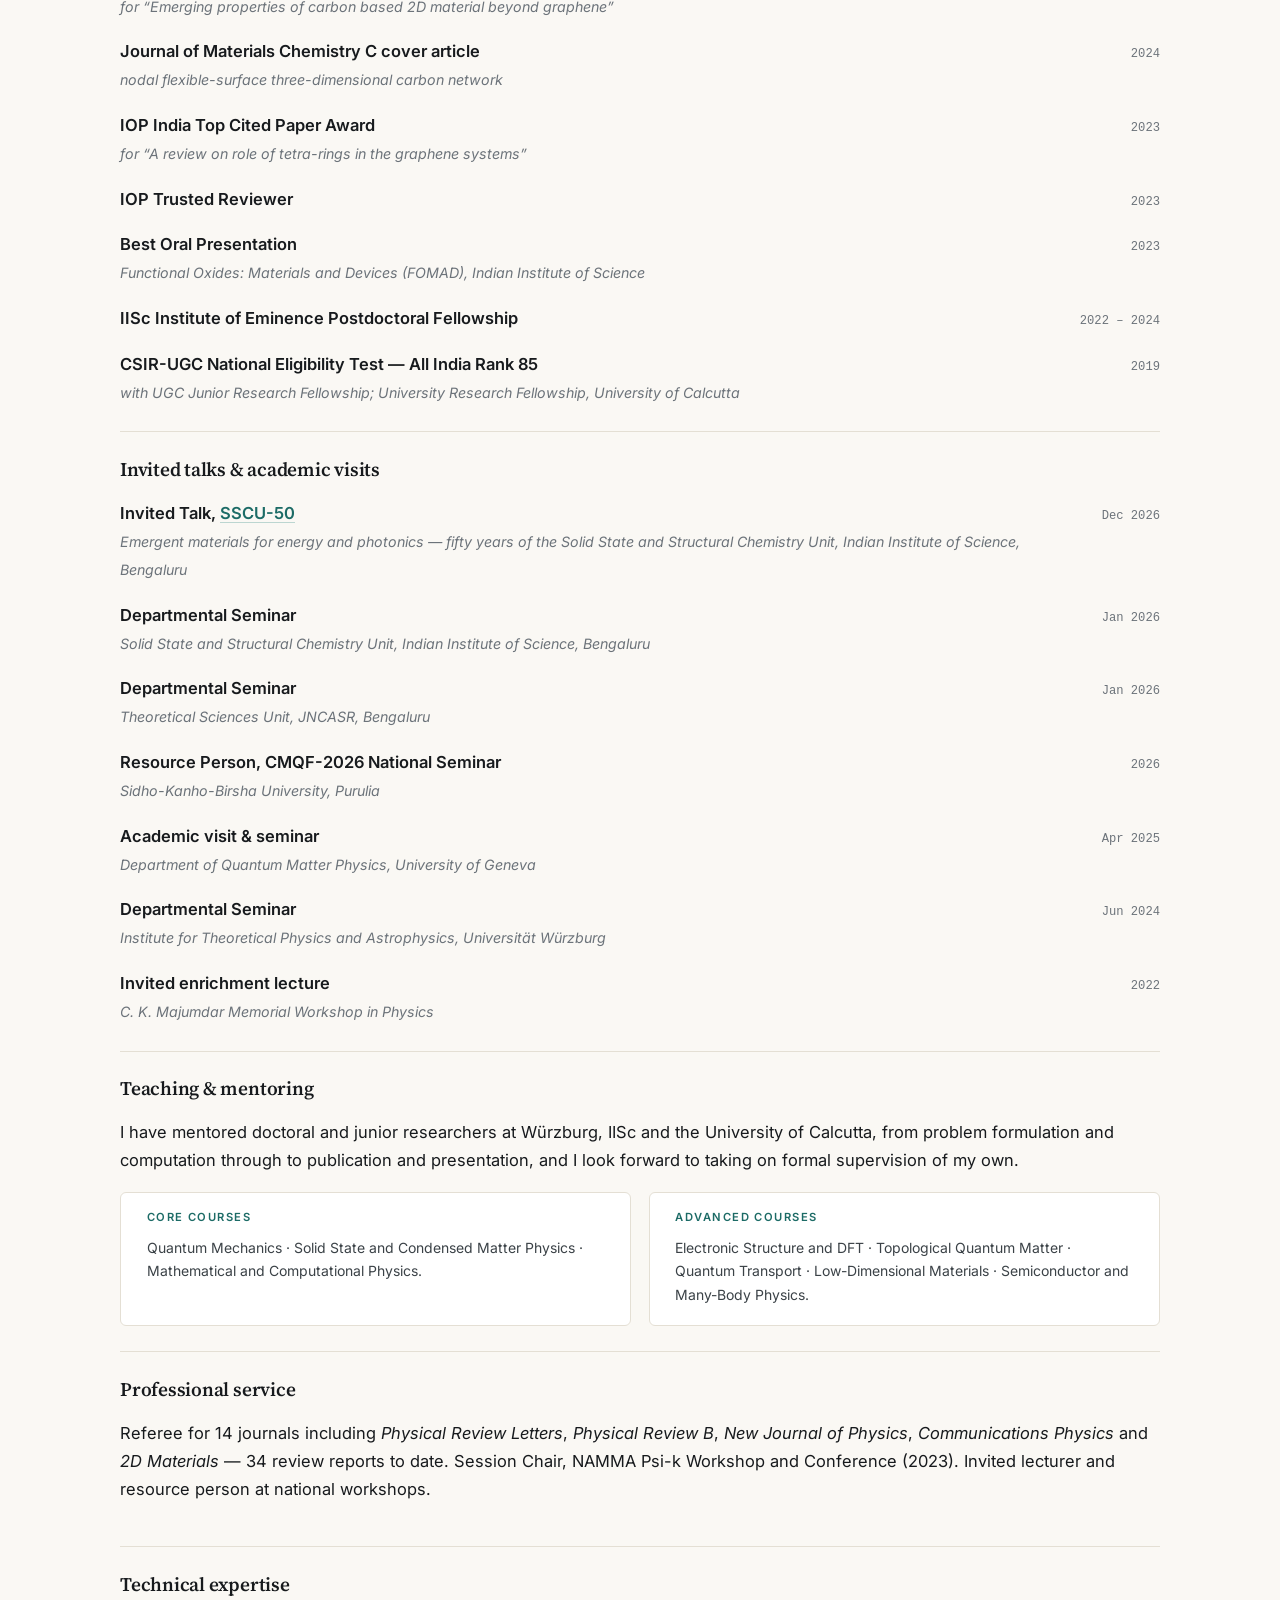
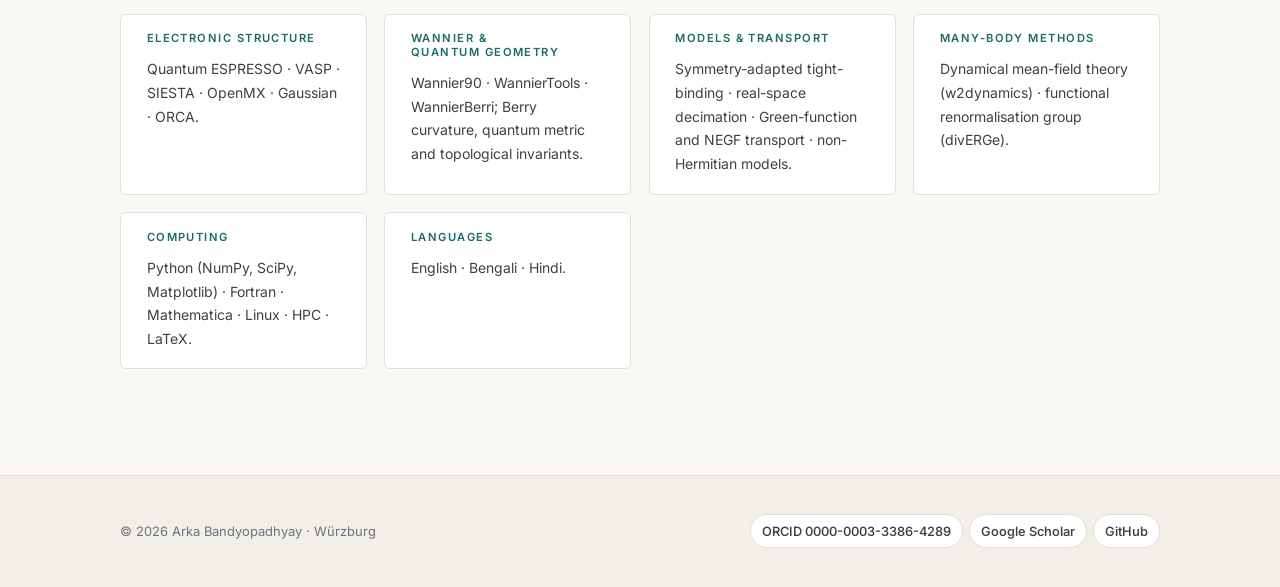
==== commit 09d307de: "Rewrite site: five research pillars, data-driven counts, new visual system - New page generator (scr" ====
--- a/cv.html
+++ b/cv.html
@@ -4,218 +4,186 @@
 <meta charset="utf-8">
 <meta name="viewport" content="width=device-width, initial-scale=1">
 <title>CV — Arka Bandyopadhyay</title>
-<meta name="description" content="Curriculum vitae of Arka Bandyopadhyay, theoretical condensed-matter physicist working on quantum materials: positions, doctoral training, awards, invited talks, teaching and technical expertise.">
+<meta name="description" content="Curriculum vitae of Arka Bandyopadhyay, theoretical condensed-matter physicist working on quantum materials: positions, doctorate, awards, invited talks, teaching and expertise.">
+<meta name="author" content="Arka Bandyopadhyay">
 <link rel="canonical" href="https://arkbndy.github.io/cv.html">
+
+<meta property="og:type" content="profile">
+<meta property="og:site_name" content="Arka Bandyopadhyay">
+<meta property="og:title" content="CV — Arka Bandyopadhyay">
+<meta property="og:description" content="Curriculum vitae of Arka Bandyopadhyay, theoretical condensed-matter physicist working on quantum materials: positions, doctorate, awards, invited talks, teaching and expertise.">
+<meta property="og:url" content="https://arkbndy.github.io/cv.html">
+<meta property="og:image" content="https://arkbndy.github.io/assets/img/portrait.jpg">
+<meta name="twitter:card" content="summary">
+
 <link rel="preconnect" href="https://fonts.googleapis.com">
 <link rel="preconnect" href="https://fonts.gstatic.com" crossorigin>
-<link href="https://fonts.googleapis.com/css2?family=Inter:wght@400;500;600;700&family=Source+Serif+4:opsz,wght@8..60,400;8..60,600;8..60,700&display=swap" rel="stylesheet">
+<link href="https://fonts.googleapis.com/css2?family=Inter:wght@400;500;600;700&family=Source+Serif+4:ital,opsz,wght@0,8..60,400;0,8..60,600;1,8..60,400&display=swap" rel="stylesheet">
 <link rel="stylesheet" href="assets/css/style.css">
 <link rel="icon" href="assets/img/favicon.svg" type="image/svg+xml">
+
 </head>
 <body>
 <a class="skip" href="#main">Skip to content</a>
 
 <header class="site-header">
   <div class="wrap nav">
-    <a class="brand" href="index.html">Arka Bandyopadhyay<span class="brand-sub">Quantum Materials Theory</span></a>
-    <ul class="nav-links" id="nav-links">
-      <li><a href="index.html">Home</a></li>
-      <li><a href="research.html">Research</a></li>
-      <li><a href="publications.html">Publications</a></li>
-      <li><a href="news.html">News</a></li>
-      <li><a href="cv.html" aria-current="page">CV</a></li>
-      <li><a href="index.html#contact">Contact</a></li>
-    </ul>
-    <button class="theme-toggle" type="button" aria-label="Toggle colour theme">
-      <svg class="icon-moon" viewBox="0 0 24 24" fill="none" stroke="currentColor" stroke-width="1.8" stroke-linecap="round" stroke-linejoin="round"><path d="M21 12.8A9 9 0 1 1 11.2 3a7 7 0 0 0 9.8 9.8z"/></svg>
-      <svg class="icon-sun" viewBox="0 0 24 24" fill="none" stroke="currentColor" stroke-width="1.8" stroke-linecap="round" stroke-linejoin="round"><circle cx="12" cy="12" r="4"/><path d="M12 2v2M12 20v2M4.9 4.9l1.4 1.4M17.7 17.7l1.4 1.4M2 12h2M20 12h2M4.9 19.1l1.4-1.4M17.7 6.3l1.4-1.4"/></svg>
+    <a class="brand" href="index.html"><b>Arka Bandyopadhyay</b><span>Quantum Materials Theory</span></a>
+    <nav aria-label="Primary">
+      <ul class="nav-links" id="nav-links">
+        <li><a href="index.html">Home</a></li>
+        <li><a href="research.html">Research</a></li>
+        <li><a href="publications.html">Publications</a></li>
+        <li><a href="news.html">News</a></li>
+        <li><a href="cv.html" aria-current="page">CV</a></li>
+        <li><a href="index.html#contact">Contact</a></li>
+      </ul>
+    </nav>
+    <button class="icon-btn theme-toggle" type="button" aria-label="Switch colour theme">
+      <svg class="icon-moon" viewBox="0 0 24 24" fill="none" stroke="currentColor" stroke-width="1.7" stroke-linecap="round" stroke-linejoin="round" aria-hidden="true"><path d="M21 12.8A9 9 0 1 1 11.2 3a7 7 0 0 0 9.8 9.8z"/></svg>
+      <svg class="icon-sun" viewBox="0 0 24 24" fill="none" stroke="currentColor" stroke-width="1.7" stroke-linecap="round" stroke-linejoin="round" aria-hidden="true"><circle cx="12" cy="12" r="4"/><path d="M12 2v2M12 20v2M4.9 4.9l1.4 1.4M17.7 17.7l1.4 1.4M2 12h2M20 12h2M4.9 19.1l1.4-1.4M17.7 6.3l1.4-1.4"/></svg>
     </button>
-    <button class="nav-toggle" type="button" aria-label="Menu" aria-expanded="false" aria-controls="nav-links">
-      <svg viewBox="0 0 24 24" fill="none" stroke="currentColor" stroke-width="2" stroke-linecap="round"><path d="M3 6h18M3 12h18M3 18h18"/></svg>
+    <button class="icon-btn nav-toggle" type="button" aria-label="Open menu" aria-expanded="false" aria-controls="nav-links">
+      <svg viewBox="0 0 24 24" fill="none" stroke="currentColor" stroke-width="2" stroke-linecap="round" aria-hidden="true"><path d="M3 6h18M3 12h18M3 18h18"/></svg>
     </button>
   </div>
 </header>
+<main id="main">
 
-<main id="main">
-<section>
+<section class="section">
   <div class="wrap">
     <div class="section-head">
       <p class="eyebrow">Curriculum vitae</p>
-      <h2>Arka Bandyopadhyay</h2>
-      <p>Theoretical condensed-matter physicist — quantum materials and unconventional transport. The full record is below.</p>
-      <div class="actions">
-        <a class="btn btn-primary" href="publications.html">Publication list</a>
-        <a class="btn" href="research.html">Research</a>
+      <h1>Arka Bandyopadhyay</h1>
+      <p>Theoretical condensed-matter physicist &mdash; quantum materials, quantum geometry and
+        unconventional transport.</p>
+      <div class="actions" style="margin-top:var(--s3)">
+        <a class="btn btn--primary" href="publications.html">Publication record</a>
+        <a class="btn" href="research.html">Research programme</a>
       </div>
     </div>
 
     <div class="cv-block">
       <h2>Research profile</h2>
-      <p>I am a theoretical condensed-matter physicist working on <strong>quantum materials</strong>: I build materials-relevant theory for quantum geometry, topological and correlated phases, semiconductor and quantum transport, and unconventional responses. My work brings together first-principles and Wannier calculations, symmetry-adapted tight-binding models, quantum transport and many-body methods — and I enjoy it most in close partnership with experimental and synthetic groups, on kagome materials, two-dimensional systems, molecular magnets and complex-oxide interfaces. A substantial part of my work sits at the chemistry–physics boundary: close to half of my papers have appeared in chemistry and materials-chemistry journals, including <em>Chemical Society Reviews</em>, <em>Chemistry of Materials</em>, <em>Dalton Transactions</em> and <em>Journal of Materials Chemistry C</em>.</p>
-      <p>Research themes: quantum geometry and non-linear Hall transport; topological and flat-band quantum materials; kagome and line-graph lattices; Dirac and semiconducting monolayers; oxide interfaces, altermagnets and spintronics. I am always happy to hear about a new problem or a new collaboration, from theorists and experimentalists alike.</p>
+      <p>I am a theoretical condensed-matter physicist working on quantum materials. My work asks how
+        symmetry, electronic structure, quantum geometry, topology, magnetism and electronic correlations
+        act together to produce unusual electronic states and transport, and how those principles can be
+        turned into predictions that an experiment can test or into rules for designing a material.</p>
+      <p>Methodologically this means first-principles and Wannier calculations, symmetry-adapted
+        tight-binding models, quantum transport and many-body approaches, applied to specific compounds
+        rather than to idealised Hamiltonians. A substantial part of the work sits at the boundary with
+        chemistry and materials science: close to half of my papers have appeared in chemistry and
+        materials-chemistry journals, and several of the projects below began with an experimental
+        observation rather than a model.</p>
     </div>
 
     <div class="cv-block">
       <h2>Positions</h2>
       <div class="cv-entry">
-        <div><span class="what">Postdoctoral Researcher</span><br><span class="where">Julius-Maximilians-Universität Würzburg, Germany</span></div>
-        <div class="when">Oct 2024 – present</div>
-        <p class="detail">Quantum geometry, correlated and topological electronic structure, and unconventional transport in the <strong>Computational Quantum Materials</strong> group, within the DFG Cluster of Excellence <em>ct.qmat</em>. Developing an independent programme on quantum-geometric transport in metal–organic frameworks; mentoring junior researchers and coordinating experiment–theory collaborations.</p>
+        <div><span class="what">Postdoctoral Researcher</span><br><span class="where">Julius-Maximilians-Universit&auml;t W&uuml;rzburg, Germany</span></div>
+        <div class="when">Oct 2024 &ndash; present</div>
+        <p class="detail">Quantum geometry, correlated and topological electronic structure and unconventional
+          transport in the Computational Quantum Materials group, within the DFG Cluster of Excellence
+          <em>ct.qmat</em>. Developing an independent line on quantum-geometric transport in metal&ndash;organic
+          frameworks; mentoring junior researchers and coordinating experiment&ndash;theory collaborations.</p>
       </div>
       <div class="cv-entry">
         <div><span class="what">Visiting Researcher</span><br><span class="where">Indian Institute of Science, Bengaluru</span></div>
-        <div class="when">May – Sep 2024</div>
+        <div class="when">May &ndash; Sep 2024</div>
         <p class="detail">First-principles studies and collaborative manuscripts on magnetic oxide interfaces.</p>
       </div>
       <div class="cv-entry">
         <div><span class="what">IISc-IoE Postdoctoral Fellow</span><br><span class="where">Indian Institute of Science, Bengaluru</span></div>
-        <div class="when">May 2022 – May 2024</div>
-        <p class="detail">Berry-curvature-dipole physics, flat bands and non-Hermitian topology; built experimental collaborations.</p>
+        <div class="when">May 2022 &ndash; May 2024</div>
+        <p class="detail">Berry-curvature-dipole physics, flat bands and non-Hermitian topology; built
+          experimental collaborations.</p>
       </div>
       <div class="cv-entry">
         <div><span class="what">Research Associate</span><br><span class="where">Indian Institute of Science, Bengaluru</span></div>
-        <div class="when">Jul 2021 – May 2022</div>
-        <p class="detail">Dirac fermions in non-honeycomb lattices; Berry-curvature dipoles across quantum spin Hall transitions.</p>
+        <div class="when">Jul 2021 &ndash; May 2022</div>
+        <p class="detail">Dirac fermions in non-honeycomb lattices; Berry-curvature dipoles across quantum
+          spin Hall transitions.</p>
       </div>
     </div>
 
     <div class="cv-block">
       <h2>Academics</h2>
       <div class="cv-entry">
-        <div><span class="what">Highest degree — Ph.D. in Physics</span><br><span class="where">University of Calcutta, India</span></div>
+        <div><span class="what">Highest degree &mdash; Ph.D. in Physics</span><br><span class="where">University of Calcutta, India</span></div>
         <div class="when">Awarded Apr 2022</div>
-        <p class="detail">Thesis: <em>Electronic and optical properties of graphene allotropes</em>. Supervisor: Prof. Debnarayan Jana.</p>
+        <p class="detail">Thesis: <em>Electronic and optical properties of graphene allotropes</em>.
+          Supervisor: Prof. Debnarayan Jana.</p>
       </div>
     </div>
 
     <div class="cv-block">
       <h2>Awards &amp; distinctions</h2>
-      
-      <div class="cv-entry">
-        <div><span class="what">Physical Review B Editors' Suggestion</span><br><span class="where">for “Refraction-induced transverse charge transport”</span></div>
-        <div class="when">2026</div>
-      </div>
-      <div class="cv-entry">
-        <div><span class="what">IOP India Top Cited Paper Award</span><br><span class="where">for “Emerging properties of carbon based 2D material beyond graphene”</span></div>
-        <div class="when">2025</div>
-      </div>
-      <div class="cv-entry">
-        <div><span class="what">Journal of Materials Chemistry C cover article</span><br><span class="where">nodal flexible-surface three-dimensional carbon network</span></div>
-        <div class="when">2024</div>
-      </div>
-      <div class="cv-entry">
-        <div><span class="what">IOP India Top Cited Paper Award</span><br><span class="where">for “A review on role of tetra-rings in the graphene systems”</span></div>
-        <div class="when">2023</div>
-      </div>
-      <div class="cv-entry">
-        <div><span class="what">IOP Trusted Reviewer</span></div>
-        <div class="when">2023</div>
-      </div>
-      <div class="cv-entry">
-        <div><span class="what">Best Oral Presentation</span><br><span class="where">Functional Oxides: Materials and Devices (FOMAD), Indian Institute of Science</span></div>
-        <div class="when">2023</div>
-      </div>
-      <div class="cv-entry">
-        <div><span class="what">IISc Institute of Eminence Postdoctoral Fellowship</span></div>
-        <div class="when">2022 – 2024</div>
-      </div>
-      <div class="cv-entry">
-        <div><span class="what">CSIR-UGC National Eligibility Test — All India Rank 85</span><br><span class="where">with UGC Junior Research Fellowship; University Research Fellowship, University of Calcutta</span></div>
-        <div class="when">2019</div>
-      </div>
+      <div class="cv-entry"><div><span class="what">Physical Review B Editors&rsquo; Suggestion</span><br><span class="where">for &ldquo;Refraction-induced transverse charge transport&rdquo;</span></div><div class="when">2026</div></div>
+      <div class="cv-entry"><div><span class="what">IOP India Top Cited Paper Award</span><br><span class="where">for &ldquo;Emerging properties of carbon based 2D material beyond graphene&rdquo;</span></div><div class="when">2025</div></div>
+      <div class="cv-entry"><div><span class="what">Journal of Materials Chemistry C cover article</span><br><span class="where">nodal flexible-surface three-dimensional carbon network</span></div><div class="when">2024</div></div>
+      <div class="cv-entry"><div><span class="what">IOP India Top Cited Paper Award</span><br><span class="where">for &ldquo;A review on role of tetra-rings in the graphene systems&rdquo;</span></div><div class="when">2023</div></div>
+      <div class="cv-entry"><div><span class="what">IOP Trusted Reviewer</span></div><div class="when">2023</div></div>
+      <div class="cv-entry"><div><span class="what">Best Oral Presentation</span><br><span class="where">Functional Oxides: Materials and Devices (FOMAD), Indian Institute of Science</span></div><div class="when">2023</div></div>
+      <div class="cv-entry"><div><span class="what">IISc Institute of Eminence Postdoctoral Fellowship</span></div><div class="when">2022 &ndash; 2024</div></div>
+      <div class="cv-entry"><div><span class="what">CSIR-UGC National Eligibility Test &mdash; All India Rank 85</span><br><span class="where">with UGC Junior Research Fellowship; University Research Fellowship, University of Calcutta</span></div><div class="when">2019</div></div>
     </div>
-
 
     <div class="cv-block">
       <h2>Invited talks &amp; academic visits</h2>
-      <div class="cv-entry">
-        <div><span class="what">Invited Talk, <a href="https://sscu50.in/" target="_blank" rel="noopener">SSCU-50</a></span><br><span class="where">Emergent materials for energy and photonics — celebrating 50 years of the Solid State and Structural Chemistry Unit, Indian Institute of Science, Bengaluru</span></div>
-        <div class="when">Dec 2026</div>
-      </div>
-      <div class="cv-entry">
-        <div><span class="what">Departmental Seminar</span><br><span class="where">Solid State and Structural Chemistry Unit, Indian Institute of Science, Bengaluru</span></div>
-        <div class="when">Jan 2026</div>
-      </div>
-      <div class="cv-entry">
-        <div><span class="what">Departmental Seminar</span><br><span class="where">Theoretical Sciences Unit, JNCASR, Bengaluru</span></div>
-        <div class="when">Jan 2026</div>
-      </div>
-      <div class="cv-entry">
-        <div><span class="what">Resource Person, CMQF-2026 National Seminar</span><br><span class="where">Sidho-Kanho-Birsha University, Purulia</span></div>
-        <div class="when">2026</div>
-      </div>
-      <div class="cv-entry">
-        <div><span class="what">Academic visit &amp; seminar</span><br><span class="where">Department of Quantum Matter Physics, University of Geneva</span></div>
-        <div class="when">Apr 2025</div>
-      </div>
-      <div class="cv-entry">
-        <div><span class="what">Departmental Seminar</span><br><span class="where">Institute for Theoretical Physics and Astrophysics, Universität Würzburg</span></div>
-        <div class="when">Jun 2024</div>
-      </div>
-      <div class="cv-entry">
-        <div><span class="what">Invited enrichment lecture</span><br><span class="where">C. K. Majumdar Memorial Workshop in Physics</span></div>
-        <div class="when">2022</div>
-      </div>
+      <div class="cv-entry"><div><span class="what">Invited Talk, <a href="https://sscu50.in/" target="_blank" rel="noopener">SSCU-50</a></span><br><span class="where">Emergent materials for energy and photonics &mdash; fifty years of the Solid State and Structural Chemistry Unit, Indian Institute of Science, Bengaluru</span></div><div class="when">Dec 2026</div></div>
+      <div class="cv-entry"><div><span class="what">Departmental Seminar</span><br><span class="where">Solid State and Structural Chemistry Unit, Indian Institute of Science, Bengaluru</span></div><div class="when">Jan 2026</div></div>
+      <div class="cv-entry"><div><span class="what">Departmental Seminar</span><br><span class="where">Theoretical Sciences Unit, JNCASR, Bengaluru</span></div><div class="when">Jan 2026</div></div>
+      <div class="cv-entry"><div><span class="what">Resource Person, CMQF-2026 National Seminar</span><br><span class="where">Sidho-Kanho-Birsha University, Purulia</span></div><div class="when">2026</div></div>
+      <div class="cv-entry"><div><span class="what">Academic visit &amp; seminar</span><br><span class="where">Department of Quantum Matter Physics, University of Geneva</span></div><div class="when">Apr 2025</div></div>
+      <div class="cv-entry"><div><span class="what">Departmental Seminar</span><br><span class="where">Institute for Theoretical Physics and Astrophysics, Universit&auml;t W&uuml;rzburg</span></div><div class="when">Jun 2024</div></div>
+      <div class="cv-entry"><div><span class="what">Invited enrichment lecture</span><br><span class="where">C. K. Majumdar Memorial Workshop in Physics</span></div><div class="when">2022</div></div>
     </div>
 
     <div class="cv-block">
       <h2>Teaching &amp; mentoring</h2>
-      <p>Supervising and mentoring is among the most rewarding parts of this work. I have guided doctoral and junior researchers at Würzburg, IISc and the University of Calcutta all the way from problem formulation and computation through to publication and presentation, and I look forward to building a group of my own.</p>
-      <div class="tool-grid" style="margin-top:1rem">
-        <div class="tool-card">
-          <h4>Core courses</h4>
-          <p>Quantum Mechanics · Solid State and Condensed Matter Physics · Mathematical and Computational Physics.</p>
-        </div>
-        <div class="tool-card">
-          <h4>Advanced courses</h4>
-          <p>Electronic Structure and DFT · Topological Quantum Matter · Quantum Transport · Low-Dimensional Materials · Semiconductor and Many-Body Physics.</p>
-        </div>
+      <p>I have mentored doctoral and junior researchers at W&uuml;rzburg, IISc and the University of
+        Calcutta, from problem formulation and computation through to publication and presentation, and I
+        look forward to taking on formal supervision of my own.</p>
+      <div class="tool-grid" style="margin-top:var(--s3)">
+        <div class="tool-card"><h3>Core courses</h3><p>Quantum Mechanics &middot; Solid State and Condensed Matter Physics &middot; Mathematical and Computational Physics.</p></div>
+        <div class="tool-card"><h3>Advanced courses</h3><p>Electronic Structure and DFT &middot; Topological Quantum Matter &middot; Quantum Transport &middot; Low-Dimensional Materials &middot; Semiconductor and Many-Body Physics.</p></div>
       </div>
     </div>
 
     <div class="cv-block">
       <h2>Professional service</h2>
-      <p>I am glad to give back to the community as a referee for 14 journals, including <em>Physical Review Letters</em>, <em>Physical Review B</em>, <em>New Journal of Physics</em>, <em>Communications Physics</em> and <em>2D Materials</em> — 34 review reports to date. Session Chair, NAMMA Psi-k Workshop and Conference (2023). Invited lecturer and resource person at national workshops.</p>
+      <p>Referee for 14 journals including <em>Physical Review Letters</em>, <em>Physical Review B</em>,
+        <em>New Journal of Physics</em>, <em>Communications Physics</em> and <em>2D Materials</em> &mdash;
+        34 review reports to date. Session Chair, NAMMA Psi-k Workshop and Conference (2023). Invited
+        lecturer and resource person at national workshops.</p>
     </div>
 
     <div class="cv-block">
       <h2>Technical expertise</h2>
       <div class="tool-grid">
-        <div class="tool-card">
-          <h4>Electronic structure</h4>
-          <p>Quantum ESPRESSO · VASP · SIESTA · OpenMX · Wannier90 · WannierTools · WannierBerri · Gaussian · ORCA.</p>
-        </div>
-        <div class="tool-card">
-          <h4>Theory</h4>
-          <p>Symmetry-adapted tight-binding · real-space decimation · Berry curvature, quantum metric and topological invariants · Green-function/NEGF transport · non-Hermitian models · functional renormalisation group (divERGe) · dynamical mean-field theory (w2dynamics).</p>
-        </div>
-        <div class="tool-card">
-          <h4>Computing</h4>
-          <p>Python (NumPy, SciPy, Matplotlib) · Fortran · Mathematica · Linux · HPC · LaTeX.</p>
-        </div>
-        <div class="tool-card">
-          <h4>Languages</h4>
-          <p>English · Bengali · Hindi.</p>
-        </div>
+        <div class="tool-card"><h3>Electronic structure</h3><p>Quantum ESPRESSO &middot; VASP &middot; SIESTA &middot; OpenMX &middot; Gaussian &middot; ORCA.</p></div>
+        <div class="tool-card"><h3>Wannier &amp; quantum geometry</h3><p>Wannier90 &middot; WannierTools &middot; WannierBerri; Berry curvature, quantum metric and topological invariants.</p></div>
+        <div class="tool-card"><h3>Models &amp; transport</h3><p>Symmetry-adapted tight-binding &middot; real-space decimation &middot; Green-function and NEGF transport &middot; non-Hermitian models.</p></div>
+        <div class="tool-card"><h3>Many-body methods</h3><p>Dynamical mean-field theory (w2dynamics) &middot; functional renormalisation group (divERGe).</p></div>
+        <div class="tool-card"><h3>Computing</h3><p>Python (NumPy, SciPy, Matplotlib) &middot; Fortran &middot; Mathematica &middot; Linux &middot; HPC &middot; LaTeX.</p></div>
+        <div class="tool-card"><h3>Languages</h3><p>English &middot; Bengali &middot; Hindi.</p></div>
       </div>
     </div>
-
   </div>
 </section>
+
 </main>
 
 <footer class="site-footer">
   <div class="wrap footer-inner">
-    <p>© <span id="year">2026</span> Arka Bandyopadhyay · Würzburg</p>
+    <p>&copy; <span id="year">2026</span> Arka Bandyopadhyay &middot; W&uuml;rzburg</p>
     <div class="idlinks">
       <a href="https://orcid.org/0000-0003-3386-4289" target="_blank" rel="noopener">ORCID 0000-0003-3386-4289</a>
-      <a href="https://scholar.google.com/citations?user=EcM27vQAAAAJ" target="_blank" rel="noopener">Scholar</a>
+      <a href="https://scholar.google.com/citations?user=EcM27vQAAAAJ" target="_blank" rel="noopener">Google Scholar</a>
       <a href="https://github.com/arkbndy" target="_blank" rel="noopener">GitHub</a>
     </div>
   </div>
 </footer>
-
 <script src="assets/js/site.js"></script>
-<script>document.getElementById('year').textContent = new Date().getFullYear();</script>
 </body>
 </html>
--- a/assets/css/style.css
+++ b/assets/css/style.css
@@ -1,464 +1,502 @@
-/* ============================================================
-   Arka Bandyopadhyay — personal academic site
-   Single stylesheet. No frameworks.
-   ============================================================ */
-
-/* ---------- Tokens ---------- */
+/* ==========================================================================
+   Arka Bandyopadhyay — quantum materials theory
+   One stylesheet, no frameworks. Warm paper ground, muted teal accent.
+   ========================================================================== */
+
+/* ---------- Tokens ------------------------------------------------------ */
 :root {
-  --bg:          #fbfaf8;
-  --bg-alt:      #f4f2ee;
+  --paper:       #faf8f4;
+  --paper-2:     #f2efe8;
   --surface:     #ffffff;
-  --text:        #16181d;
-  --text-2:      #3d434e;
-  --muted:       #6b7280;
-  --line:        #e4e0d9;
-  --line-soft:   #eeebe5;
-  --accent:      #1c4e78;
-  --accent-2:    #2f7fb5;
-  --accent-soft: #eaf1f7;
-  --gold:        #8a6a1f;
-  --gold-soft:   #f6efdd;
-  --shadow:      0 1px 2px rgba(20,24,32,.04), 0 8px 24px -12px rgba(20,24,32,.14);
-  --shadow-lg:   0 2px 4px rgba(20,24,32,.05), 0 18px 44px -20px rgba(20,24,32,.24);
-  --radius:      10px;
-  --serif: "Source Serif 4", "Iowan Old Style", "Palatino Linotype", Palatino, Georgia, serif;
+  --ink:         #171a1d;
+  --ink-2:       #3b4247;
+  --muted:       #6c737a;
+  --rule:        #e4dfd4;
+  --rule-soft:   #efebe2;
+
+  --accent:      #1c6b66;
+  --accent-2:    #16544f;
+  --accent-soft: #e6efec;
+  --accent-line: #bcd6d1;
+  --gold:        #8a6a2c;
+  --gold-soft:   #f6efe0;
+
+  --shadow-sm: 0 1px 2px rgba(23,26,29,.04);
+  --shadow:    0 1px 2px rgba(23,26,29,.04), 0 10px 26px -16px rgba(23,26,29,.22);
+  --shadow-lg: 0 2px 4px rgba(23,26,29,.05), 0 22px 50px -26px rgba(23,26,29,.28);
+
+  --r-sm: 6px;
+  --r:    10px;
+  --r-lg: 16px;
+
+  --serif: "Source Serif 4", "Iowan Old Style", Charter, "Palatino Linotype", Georgia, serif;
   --sans:  "Inter", -apple-system, BlinkMacSystemFont, "Segoe UI", Roboto, Helvetica, Arial, sans-serif;
   --mono:  ui-monospace, SFMono-Regular, "SF Mono", Menlo, Consolas, monospace;
-  --wrap: 1080px;
+
+  --wrap:  1120px;
+  --prose: 68ch;
+
+  --s1: .35rem;  --s2: .7rem;   --s3: 1.1rem;  --s4: 1.6rem;
+  --s5: 2.4rem;  --s6: 3.4rem;  --s7: 5rem;
 }
 
 :root[data-theme="dark"] {
-  --bg:          #0d0f13;
-  --bg-alt:      #14171d;
-  --surface:     #14171d;
-  --text:        #e9eaee;
-  --text-2:      #c2c7d0;
-  --muted:       #939aa6;
-  --line:        #262b34;
-  --line-soft:   #1e222a;
-  --accent:      #7fb3e0;
-  --accent-2:    #a9cdec;
-  --accent-soft: #16232f;
-  --gold:        #d8b569;
-  --gold-soft:   #2a2415;
-  --shadow:      0 1px 2px rgba(0,0,0,.4), 0 8px 24px -12px rgba(0,0,0,.6);
-  --shadow-lg:   0 2px 4px rgba(0,0,0,.4), 0 18px 44px -20px rgba(0,0,0,.7);
+  --paper:       #101315;
+  --paper-2:     #171b1e;
+  --surface:     #171b1e;
+  --ink:         #e9eae8;
+  --ink-2:       #c3c8c9;
+  --muted:       #929a9d;
+  --rule:        #262c30;
+  --rule-soft:   #1e2326;
+  --accent:      #6fbdb4;
+  --accent-2:    #94d3cb;
+  --accent-soft: #16302e;
+  --accent-line: #2d4c49;
+  --gold:        #d3b071;
+  --gold-soft:   #2a2317;
+  --shadow-sm: 0 1px 2px rgba(0,0,0,.4);
+  --shadow:    0 1px 2px rgba(0,0,0,.4), 0 10px 26px -16px rgba(0,0,0,.7);
+  --shadow-lg: 0 2px 4px rgba(0,0,0,.45), 0 22px 50px -26px rgba(0,0,0,.8);
 }
 
 @media (prefers-color-scheme: dark) {
   :root:not([data-theme="light"]) {
-    --bg:          #0d0f13;
-    --bg-alt:      #14171d;
-    --surface:     #14171d;
-    --text:        #e9eaee;
-    --text-2:      #c2c7d0;
-    --muted:       #939aa6;
-    --line:        #262b34;
-    --line-soft:   #1e222a;
-    --accent:      #7fb3e0;
-    --accent-2:    #a9cdec;
-    --accent-soft: #16232f;
-    --gold:        #d8b569;
-    --gold-soft:   #2a2415;
-    --shadow:      0 1px 2px rgba(0,0,0,.4), 0 8px 24px -12px rgba(0,0,0,.6);
-    --shadow-lg:   0 2px 4px rgba(0,0,0,.4), 0 18px 44px -20px rgba(0,0,0,.7);
+    --paper:       #101315;
+    --paper-2:     #171b1e;
+    --surface:     #171b1e;
+    --ink:         #e9eae8;
+    --ink-2:       #c3c8c9;
+    --muted:       #929a9d;
+    --rule:        #262c30;
+    --rule-soft:   #1e2326;
+    --accent:      #6fbdb4;
+    --accent-2:    #94d3cb;
+    --accent-soft: #16302e;
+    --accent-line: #2d4c49;
+    --gold:        #d3b071;
+    --gold-soft:   #2a2317;
+    --shadow-sm: 0 1px 2px rgba(0,0,0,.4);
+    --shadow:    0 1px 2px rgba(0,0,0,.4), 0 10px 26px -16px rgba(0,0,0,.7);
+    --shadow-lg: 0 2px 4px rgba(0,0,0,.45), 0 22px 50px -26px rgba(0,0,0,.8);
   }
 }
 
-/* ---------- Reset ---------- */
+/* ---------- Base -------------------------------------------------------- */
 *, *::before, *::after { box-sizing: border-box; }
-html { -webkit-text-size-adjust: 100%; scroll-behavior: smooth; scroll-padding-top: 80px; }
+html { -webkit-text-size-adjust: 100%; scroll-behavior: smooth; scroll-padding-top: 84px; }
 body {
   margin: 0;
-  background: var(--bg);
-  color: var(--text);
+  background: var(--paper);
+  color: var(--ink);
   font-family: var(--sans);
   font-size: 16.5px;
-  line-height: 1.65;
+  line-height: 1.7;
+  font-feature-settings: "kern" 1, "liga" 1;
   -webkit-font-smoothing: antialiased;
   text-rendering: optimizeLegibility;
   overflow-x: hidden;
 }
 img, svg { max-width: 100%; }
 img { height: auto; display: block; }
-a { color: var(--accent); text-decoration: none; }
-a:hover { text-decoration: underline; text-underline-offset: 3px; }
-h1, h2, h3, h4 { font-family: var(--serif); font-weight: 600; line-height: 1.2; letter-spacing: -.01em; margin: 0 0 .5em; }
-p { margin: 0 0 1em; }
-ul { margin: 0 0 1em; padding-left: 1.15em; }
-li { margin-bottom: .35em; }
-hr { border: 0; border-top: 1px solid var(--line); margin: 3rem 0; }
-:focus-visible { outline: 2px solid var(--accent-2); outline-offset: 3px; border-radius: 3px; }
-
-/* ---------- Layout ---------- */
-.wrap { width: 100%; max-width: var(--wrap); margin-inline: auto; padding-inline: 24px; }
-.narrow { max-width: 760px; }
-section { padding-block: clamp(3rem, 7vw, 5.5rem); }
-.section-alt { background: var(--bg-alt); border-block: 1px solid var(--line-soft); }
+
+a { color: var(--accent); text-decoration-color: var(--accent-line); text-underline-offset: 3px; }
+a:hover { color: var(--accent-2); text-decoration-color: currentColor; }
+
+h1, h2, h3, h4 {
+  font-family: var(--serif);
+  font-weight: 600;
+  line-height: 1.22;
+  letter-spacing: -.012em;
+  text-wrap: balance;
+  margin: 0 0 var(--s2);
+  color: var(--ink);
+}
+sub, sup { font-size: .72em; line-height: 0; position: relative; vertical-align: baseline; }
+sub { bottom: -.25em; } sup { top: -.5em; }
+
+p { margin: 0 0 var(--s3); }
+ul, ol { margin: 0 0 var(--s3); padding-left: 1.2em; }
+li { margin-bottom: .3em; }
+strong { font-weight: 650; color: var(--ink); }
+em { font-style: italic; }
+:focus-visible { outline: 2px solid var(--accent); outline-offset: 3px; border-radius: 3px; }
+::selection { background: var(--accent-soft); color: var(--ink); }
+
+/* ---------- Layout ------------------------------------------------------ */
+.wrap { width: 100%; max-width: var(--wrap); margin-inline: auto; padding-inline: clamp(20px, 5vw, 40px); }
+.prose { max-width: var(--prose); }
+.section { padding-block: clamp(3.2rem, 7vw, var(--s7)); }
+.section--tint { background: var(--paper-2); border-block: 1px solid var(--rule-soft); }
+.stack > * + * { margin-top: var(--s3); }
 
 .eyebrow {
-  font-family: var(--sans);
-  font-size: .715rem;
-  font-weight: 600;
-  letter-spacing: .14em;
-  text-transform: uppercase;
-  color: var(--accent);
-  margin-bottom: .75rem;
-}
-.section-head { margin-bottom: 2.5rem; max-width: 62ch; }
-.section-head h2 { font-size: clamp(1.65rem, 3.2vw, 2.1rem); margin-bottom: .35rem; }
+  font-size: .7rem; font-weight: 650; letter-spacing: .16em; text-transform: uppercase;
+  color: var(--accent); margin: 0 0 var(--s2);
+}
+.section-head { max-width: 64ch; margin-bottom: var(--s5); }
+.section-head h1,
+.section-head h2 { font-size: clamp(1.5rem, 2.6vw, 1.95rem); margin-bottom: var(--s2); }
 .section-head p { color: var(--muted); margin: 0; }
-
-/* ---------- Skip link ---------- */
+.section-head p + p { margin-top: var(--s2); }
+
+.nojs { color: var(--muted); font-size: .9rem; border: 1px solid var(--rule); border-radius: var(--r-sm); padding: var(--s3); background: var(--paper-2); }
+
+.rule { border: 0; border-top: 1px solid var(--rule); margin: var(--s5) 0; }
+
+/* ---------- Skip link --------------------------------------------------- */
 .skip {
-  position: absolute; left: -9999px; top: 0; z-index: 200;
-  background: var(--accent); color: #fff; padding: .6rem 1rem; border-radius: 0 0 6px 0;
+  position: absolute; left: -9999px; top: 0; z-index: 300;
+  background: var(--accent); color: var(--paper); padding: .65rem 1.1rem; border-radius: 0 0 var(--r-sm) 0;
+  font-weight: 600; text-decoration: none;
 }
 .skip:focus { left: 0; }
 
-/* ---------- Header ---------- */
+/* ---------- Header ------------------------------------------------------ */
 .site-header {
   position: sticky; top: 0; z-index: 100;
-  background: color-mix(in srgb, var(--bg) 88%, transparent);
-  backdrop-filter: saturate(180%) blur(12px);
-  -webkit-backdrop-filter: saturate(180%) blur(12px);
+  background: color-mix(in srgb, var(--paper) 86%, transparent);
+  backdrop-filter: saturate(180%) blur(14px);
+  -webkit-backdrop-filter: saturate(180%) blur(14px);
   border-bottom: 1px solid transparent;
-  transition: border-color .2s, box-shadow .2s;
-}
-.site-header.scrolled { border-bottom-color: var(--line); }
-.nav {
-  display: flex; align-items: center; gap: 1.5rem;
-  min-height: 62px;
-}
-.brand {
-  font-family: var(--serif); font-weight: 600; font-size: 1.02rem;
-  color: var(--text); letter-spacing: -.01em; margin-right: auto; white-space: nowrap;
-}
-.brand:hover { text-decoration: none; color: var(--accent); }
-.brand .brand-sub { display: block; font-family: var(--sans); font-size: .68rem; font-weight: 500; letter-spacing: .08em; text-transform: uppercase; color: var(--muted); margin-top: -2px; }
-.nav-links { display: flex; gap: 1.4rem; align-items: center; list-style: none; margin: 0; padding: 0; }
+  transition: border-color .25s ease;
+}
+.site-header.is-scrolled { border-bottom-color: var(--rule); }
+.nav { display: flex; align-items: center; gap: var(--s4); min-height: 66px; }
+.brand { margin-right: auto; text-decoration: none; color: var(--ink); white-space: nowrap; }
+.brand:hover { color: var(--accent); }
+.brand b { display: block; font-family: var(--serif); font-weight: 600; font-size: 1.03rem; letter-spacing: -.01em; }
+.brand span {
+  display: block; font-size: .655rem; font-weight: 600; letter-spacing: .13em;
+  text-transform: uppercase; color: var(--muted); margin-top: 1px;
+}
+.nav-links { display: flex; gap: 1.5rem; align-items: center; list-style: none; margin: 0; padding: 0; }
 .nav-links a {
-  color: var(--text-2); font-size: .89rem; font-weight: 500; padding: .3rem 0;
-  border-bottom: 1.5px solid transparent;
-}
-.nav-links a:hover { color: var(--accent); text-decoration: none; }
-.nav-links a[aria-current="page"] { color: var(--text); border-bottom-color: var(--accent); }
-
-.theme-toggle, .nav-toggle {
-  background: none; border: 1px solid var(--line); color: var(--text-2);
-  width: 34px; height: 34px; border-radius: 8px; cursor: pointer;
-  display: inline-flex; align-items: center; justify-content: center; padding: 0;
-  transition: background .15s, color .15s, border-color .15s;
-}
-.theme-toggle:hover, .nav-toggle:hover { background: var(--accent-soft); color: var(--accent); border-color: var(--accent); }
-.theme-toggle svg, .nav-toggle svg { width: 16px; height: 16px; }
+  color: var(--ink-2); font-size: .875rem; font-weight: 500; text-decoration: none;
+  padding: .35rem 0; border-bottom: 1.5px solid transparent; transition: color .16s, border-color .16s;
+}
+.nav-links a:hover { color: var(--accent); }
+.nav-links a[aria-current="page"] { color: var(--ink); border-bottom-color: var(--accent); }
+
+.icon-btn {
+  flex: none; background: none; border: 1px solid var(--rule); color: var(--ink-2);
+  width: 36px; height: 36px; border-radius: var(--r-sm); cursor: pointer; padding: 0;
+  display: inline-flex; align-items: center; justify-content: center;
+  transition: background .16s, color .16s, border-color .16s;
+}
+.icon-btn:hover { background: var(--accent-soft); color: var(--accent); border-color: var(--accent-line); }
+.icon-btn svg { width: 16px; height: 16px; }
 .nav-toggle { display: none; }
-:root[data-theme="dark"] .icon-sun, .icon-moon { display: block; }
+
+.icon-moon { display: block; } .icon-sun { display: none; }
 :root[data-theme="dark"] .icon-moon { display: none; }
-.icon-sun { display: none; }
+:root[data-theme="dark"] .icon-sun  { display: block; }
 @media (prefers-color-scheme: dark) {
-  :root:not([data-theme="light"]) .icon-sun { display: block; }
   :root:not([data-theme="light"]) .icon-moon { display: none; }
-}
-:root[data-theme="light"] .icon-sun { display: none; }
+  :root:not([data-theme="light"]) .icon-sun  { display: block; }
+}
 :root[data-theme="light"] .icon-moon { display: block; }
-
-@media (max-width: 820px) {
+:root[data-theme="light"] .icon-sun  { display: none; }
+
+@media (max-width: 860px) {
   .nav-toggle { display: inline-flex; }
   .nav-links {
-    position: absolute; top: 100%; left: 0; right: 0;
-    flex-direction: column; align-items: flex-start; gap: 0;
-    background: var(--surface); border-bottom: 1px solid var(--line);
-    padding: .5rem 24px 1rem; box-shadow: var(--shadow);
+    position: absolute; top: 100%; left: 0; right: 0; flex-direction: column;
+    align-items: stretch; gap: 0; background: var(--surface);
+    border-bottom: 1px solid var(--rule); box-shadow: var(--shadow);
+    padding: .4rem clamp(20px, 5vw, 40px) 1rem;
   }
   .nav-links[hidden] { display: none; }
-  .nav-links a { display: block; padding: .55rem 0; width: 100%; font-size: .95rem; border-bottom: none; }
-}
-
-/* ---------- Hero ---------- */
-.hero { padding-block: clamp(2.5rem, 6vw, 4.5rem) clamp(2rem, 5vw, 3.5rem); position: relative; overflow: hidden; }
+  .nav-links a { display: block; padding: .6rem 0; font-size: .95rem; border-bottom: none; }
+}
+
+/* ---------- Hero -------------------------------------------------------- */
+.hero { padding-block: clamp(2.6rem, 6vw, 4.4rem) clamp(2rem, 4vw, 3rem); position: relative; overflow: hidden; }
 .hero::before {
-  content: ""; position: absolute; inset: -40% 55% auto -20%; height: 120%;
-  background: radial-gradient(closest-side, color-mix(in srgb, var(--accent) 9%, transparent), transparent 70%);
-  pointer-events: none; z-index: 0;
+  content: ""; position: absolute; inset: -55% 50% auto -25%; height: 130%; z-index: 0;
+  background: radial-gradient(closest-side, color-mix(in srgb, var(--accent) 10%, transparent), transparent 72%);
+  pointer-events: none;
 }
 .hero .wrap { position: relative; z-index: 1; }
-.hero-grid {
-  display: grid; grid-template-columns: minmax(0, 1fr) 280px; gap: clamp(2rem, 5vw, 4rem); align-items: start;
-}
-.hero h1 { font-size: clamp(2.15rem, 5.2vw, 3.15rem); letter-spacing: -.025em; margin-bottom: .3rem; }
-.hero .role {
-  font-family: var(--sans); font-size: clamp(.95rem, 2vw, 1.06rem); font-weight: 600;
-  color: var(--accent); margin-bottom: .15rem;
-}
-.hero .affil { color: var(--muted); font-size: .93rem; margin-bottom: 1.4rem; }
-.hero .lede { font-size: 1.09rem; color: var(--text-2); max-width: 58ch; }
-.hero .lede strong { color: var(--text); font-weight: 600; }
-
+.hero-grid { display: grid; grid-template-columns: minmax(0,1fr) 260px; gap: clamp(2rem, 5vw, 4.5rem); align-items: start; }
+.hero h1 { font-size: clamp(2.3rem, 5vw, 3.25rem); letter-spacing: -.028em; margin-bottom: var(--s1); }
+.hero .kicker { font-size: 1rem; font-weight: 600; color: var(--accent); margin-bottom: var(--s2); }
+.hero .keywords {
+  font-family: var(--serif); font-size: 1.02rem; color: var(--ink-2); font-style: italic;
+  margin-bottom: var(--s2);
+}
+.hero .affil { font-size: .875rem; color: var(--muted); margin-bottom: var(--s4); line-height: 1.6; }
+.hero .lede { font-size: 1.06rem; color: var(--ink-2); max-width: 56ch; margin-bottom: var(--s4); }
+
+.portrait-frame { position: relative; }
 .portrait {
-  width: 100%; border-radius: 12px; border: 1px solid var(--line);
-  box-shadow: var(--shadow-lg); aspect-ratio: 1 / 1.12; object-fit: cover; object-position: center 18%;
-  background: var(--bg-alt);
-}
-.portrait-frame { position: relative; }
+  width: 100%; aspect-ratio: 1 / 1.12; object-fit: cover; object-position: center 18%;
+  border-radius: var(--r-lg); border: 1px solid var(--rule);
+  box-shadow: var(--shadow-lg); background: var(--paper-2);
+}
 .portrait-frame::after {
-  content: ""; position: absolute; inset: 12px -12px -12px 12px; border: 1px solid var(--accent);
-  border-radius: 12px; z-index: -1; opacity: .35;
-}
-@media (max-width: 820px) {
+  content: ""; position: absolute; inset: 14px -14px -14px 14px;
+  border: 1px solid var(--accent-line); border-radius: var(--r-lg); z-index: -1;
+}
+@media (max-width: 860px) {
   .hero-grid { grid-template-columns: 1fr; }
-  .portrait-frame { max-width: 200px; order: -1; }
-  .portrait-frame::after { inset: 9px -9px -9px 9px; }
-}
-
-/* ---------- Buttons & links row ---------- */
-.actions { display: flex; flex-wrap: wrap; gap: .6rem; margin-top: 1.7rem; }
+  .portrait-frame { max-width: 186px; order: -1; margin-bottom: var(--s2); }
+  .portrait-frame::after { inset: 10px -10px -10px 10px; }
+}
+
+/* ---------- Buttons ----------------------------------------------------- */
+.actions { display: flex; flex-wrap: wrap; gap: .55rem; }
 .btn {
-  display: inline-flex; align-items: center; gap: .45rem;
-  padding: .55rem 1.05rem; border-radius: 8px; font-size: .875rem; font-weight: 550;
-  border: 1px solid var(--line); color: var(--text-2); background: var(--surface);
-  transition: all .16s ease; white-space: nowrap;
-}
-.btn:hover { text-decoration: none; border-color: var(--accent); color: var(--accent); transform: translateY(-1px); box-shadow: var(--shadow); }
-.btn-primary { background: var(--accent); border-color: var(--accent); color: #fff; }
-:root[data-theme="dark"] .btn-primary { color: #0d0f13; }
-@media (prefers-color-scheme: dark) { :root:not([data-theme="light"]) .btn-primary { color: #0d0f13; } }
-.btn-primary:hover { color: #fff; background: var(--accent-2); border-color: var(--accent-2); }
-:root[data-theme="dark"] .btn-primary:hover { color: #0d0f13; }
+  display: inline-flex; align-items: center; gap: .45rem; white-space: nowrap;
+  padding: .55rem 1.05rem; border-radius: var(--r-sm); font-size: .87rem; font-weight: 550;
+  border: 1px solid var(--rule); color: var(--ink-2); background: var(--surface);
+  text-decoration: none; transition: transform .16s ease, box-shadow .16s ease, border-color .16s, color .16s;
+}
+.btn:hover { color: var(--accent); border-color: var(--accent-line); transform: translateY(-1px); box-shadow: var(--shadow-sm); }
+.btn--primary { background: var(--accent); border-color: var(--accent); color: #fff; }
+.btn--primary:hover { background: var(--accent-2); border-color: var(--accent-2); color: #fff; }
+:root[data-theme="dark"] .btn--primary { color: #0f1214; }
+:root[data-theme="dark"] .btn--primary:hover { color: #0f1214; }
+@media (prefers-color-scheme: dark) {
+  :root:not([data-theme="light"]) .btn--primary,
+  :root:not([data-theme="light"]) .btn--primary:hover { color: #0f1214; }
+}
 .btn svg { width: 15px; height: 15px; flex: none; }
 
-/* ---------- Stat strip ---------- */
-.stats {
-  display: grid; grid-template-columns: repeat(4, 1fr); gap: 1px;
-  background: var(--line); border: 1px solid var(--line); border-radius: var(--radius); overflow: hidden;
-}
-.stat { background: var(--surface); padding: 1.4rem 1.1rem; text-align: center; }
-.stat b {
-  display: block; font-family: var(--serif); font-size: clamp(1.6rem, 4vw, 2.15rem);
-  font-weight: 600; color: var(--accent); line-height: 1; letter-spacing: -.02em;
-}
-.stat span { display: block; font-size: .755rem; color: var(--muted); margin-top: .5rem; letter-spacing: .045em; text-transform: uppercase; font-weight: 500; }
-@media (max-width: 620px) { .stats { grid-template-columns: repeat(2, 1fr); } }
-
-/* ---------- Research cards ---------- */
-.theme-grid { display: grid; grid-template-columns: repeat(auto-fit, minmax(268px, 1fr)); gap: 1.25rem; }
-.theme-card {
-  background: var(--surface); border: 1px solid var(--line); border-radius: var(--radius);
-  padding: 1.4rem; display: flex; flex-direction: column;
-  transition: transform .18s ease, box-shadow .18s ease, border-color .18s ease;
-}
-a.theme-card:hover { text-decoration: none; transform: translateY(-3px); box-shadow: var(--shadow-lg); border-color: var(--accent); }
-.theme-card .fig { margin-bottom: 1rem; border-radius: 7px; background: var(--bg-alt); border: 1px solid var(--line-soft); overflow: hidden; }
-.theme-card .fig svg { display: block; width: 100%; height: auto; }
-.theme-card h3 { font-size: 1.09rem; margin-bottom: .4rem; color: var(--text); }
-.theme-card p { font-size: .895rem; color: var(--muted); margin: 0; }
-.theme-card .more { margin-top: .9rem; font-size: .82rem; font-weight: 600; color: var(--accent); }
-
-/* ---------- Research long-form ---------- */
-.theme-block { scroll-margin-top: 88px; display: grid; grid-template-columns: 1fr 380px; gap: clamp(1.5rem, 4vw, 3.25rem); align-items: start; padding-block: clamp(2rem, 4vw, 3rem); border-top: 1px solid var(--line); }
-.theme-block:first-of-type { border-top: none; padding-top: 0; }
-.theme-block .figure { position: sticky; top: 90px; }
-.theme-block .figure .box { border: 1px solid var(--line); border-radius: var(--radius); background: var(--surface); padding: 1rem; box-shadow: var(--shadow); }
-.theme-block .figure figcaption { font-size: .78rem; color: var(--muted); margin-top: .7rem; line-height: 1.5; }
-.theme-block h2 { font-size: clamp(1.4rem, 3vw, 1.8rem); }
-.theme-block .num { font-family: var(--mono); font-size: .78rem; color: var(--accent); letter-spacing: .1em; display: block; margin-bottom: .45rem; }
-.theme-block p { color: var(--text-2); }
-@media (max-width: 900px) {
-  .theme-block { grid-template-columns: 1fr; }
-  .theme-block .figure { position: static; order: -1; max-width: 460px; }
-}
-
-.keypapers { margin-top: 1.25rem; padding: 1rem 1.15rem; background: var(--bg-alt); border-radius: 8px; border: 1px solid var(--line-soft); }
-.keypapers h4 { font-family: var(--sans); font-size: .715rem; letter-spacing: .12em; text-transform: uppercase; color: var(--muted); margin-bottom: .6rem; }
+/* ---------- Programme map ---------------------------------------------- */
+.map { border: 1px solid var(--rule); border-radius: var(--r-lg); background: var(--surface); padding: clamp(1.2rem, 3vw, 2rem); box-shadow: var(--shadow-sm); }
+.map-scroll { overflow-x: auto; -webkit-overflow-scrolling: touch; }
+.map-scroll svg { display: block; width: 100%; min-width: 680px; height: auto; }
+.map-scroll:focus-visible { outline: 2px solid var(--accent); outline-offset: 4px; border-radius: var(--r-sm); }
+.map figcaption { font-size: .82rem; color: var(--muted); margin-top: var(--s3); max-width: 72ch; }
+
+/* ---------- Research cards ---------------------------------------------- */
+.pillars { display: grid; grid-template-columns: repeat(auto-fit, minmax(270px, 1fr)); gap: var(--s3); }
+.pillar-card {
+  display: flex; flex-direction: column; text-decoration: none;
+  background: var(--surface); border: 1px solid var(--rule); border-radius: var(--r);
+  padding: var(--s4); transition: transform .18s ease, box-shadow .18s ease, border-color .18s ease;
+}
+.pillar-card:hover { transform: translateY(-3px); box-shadow: var(--shadow); border-color: var(--accent-line); }
+.pillar-card .n {
+  font-family: var(--mono); font-size: .72rem; letter-spacing: .12em; color: var(--accent);
+  margin-bottom: var(--s2);
+}
+.pillar-card h3 { font-size: 1.06rem; margin-bottom: var(--s2); }
+.pillar-card p { font-size: .89rem; color: var(--muted); margin: 0; }
+.pillar-card .count {
+  align-self: flex-start; margin-top: var(--s3);
+  font-family: var(--mono); font-size: .705rem; letter-spacing: .04em; color: var(--muted);
+  border: 1px solid var(--rule); border-radius: 999px; padding: .12rem .55rem;
+}
+.pillar-card .more { margin-top: var(--s2); font-size: .82rem; font-weight: 600; color: var(--accent); }
+
+/* ---------- Research pillar sections ------------------------------------ */
+.pillar {
+  display: grid; grid-template-columns: minmax(0,1fr) 360px; gap: clamp(1.5rem, 4vw, 3.2rem);
+  align-items: start; padding-block: clamp(2rem, 4vw, 3rem); border-top: 1px solid var(--rule);
+  scroll-margin-top: 92px;
+}
+.pillar:first-of-type { border-top: 0; padding-top: 0; }
+.pillar .n { font-family: var(--mono); font-size: .74rem; letter-spacing: .12em; color: var(--accent); display: block; margin-bottom: var(--s1); }
+.pillar h2 { font-size: clamp(1.32rem, 2.2vw, 1.62rem); margin-bottom: var(--s2); }
+.pillar .thesis {
+  font-family: var(--serif); font-size: 1.1rem; font-style: italic; color: var(--ink);
+  border-left: 2px solid var(--accent-line); padding-left: var(--s3); margin-bottom: var(--s3);
+}
+.pillar p { color: var(--ink-2); }
+.pillar .highlights { list-style: none; padding: 0; margin: 0 0 var(--s3); }
+.pillar .highlights li {
+  position: relative; padding-left: 1.2rem; font-size: .93rem; color: var(--ink-2); margin-bottom: .5rem;
+}
+.pillar .highlights li::before {
+  content: ""; position: absolute; left: 0; top: .62em; width: 6px; height: 6px;
+  border-radius: 50%; background: var(--accent-line);
+}
+.pillar .figure { position: sticky; top: 96px; display: flex; flex-direction: column; gap: var(--s4); }
+.pillar .figure .box { border: 1px solid var(--rule); border-radius: var(--r); background: var(--surface); padding: var(--s3); box-shadow: var(--shadow-sm); }
+.pillar .figure figcaption { font-size: .78rem; color: var(--muted); margin-top: var(--s2); line-height: 1.55; }
+@media (max-width: 940px) {
+  .pillar { grid-template-columns: 1fr; }
+  .pillar .figure { position: static; order: -1; max-width: 440px; }
+}
+
+.keypapers { margin-top: var(--s3); padding: var(--s3) var(--s4); background: var(--paper-2); border: 1px solid var(--rule-soft); border-radius: var(--r-sm); }
+.keypapers h2,
+.keypapers h3 { font-family: var(--sans); font-size: .7rem; letter-spacing: .14em; text-transform: uppercase; color: var(--muted); margin-bottom: var(--s2); }
 .keypapers ul { list-style: none; padding: 0; margin: 0; }
-.keypapers li { font-size: .86rem; margin-bottom: .5rem; line-height: 1.5; }
+.keypapers li { font-size: .855rem; line-height: 1.55; margin-bottom: .5rem; }
 .keypapers li:last-child { margin-bottom: 0; }
 .keypapers .venue { color: var(--muted); }
 
-/* ---------- Selected publications (home) ---------- */
-.selected-list { display: grid; gap: 1rem; }
+/* ---------- Selected work ----------------------------------------------- */
+.selected { display: grid; gap: var(--s3); }
 .selected-item {
-  background: var(--surface); border: 1px solid var(--line); border-left: 3px solid var(--accent);
-  border-radius: 8px; padding: 1.1rem 1.3rem;
-}
-.selected-item h3 { font-size: 1.02rem; margin-bottom: .35rem; line-height: 1.35; }
-.selected-item h3 a { color: var(--text); }
-.selected-item h3 a:hover { color: var(--accent); }
-.selected-item .why { font-size: .885rem; color: var(--text-2); margin: 0 0 .55rem; }
-.selected-item .meta { font-size: .82rem; color: var(--muted); }
-
-/* ---------- Publication list ---------- */
-.pubtools { display: flex; flex-wrap: wrap; gap: .7rem; align-items: center; margin-bottom: 2rem; }
-.search-box { position: relative; flex: 1 1 260px; min-width: 210px; }
-.search-box svg { position: absolute; left: 11px; top: 50%; transform: translateY(-50%); width: 15px; height: 15px; color: var(--muted); pointer-events: none; }
-.search-box input {
-  width: 100%; padding: .55rem .8rem .55rem 2.1rem; font: inherit; font-size: .9rem;
-  border: 1px solid var(--line); border-radius: 8px; background: var(--surface); color: var(--text);
-}
-.search-box input:focus { outline: none; border-color: var(--accent); box-shadow: 0 0 0 3px var(--accent-soft); }
-.chips { display: flex; flex-wrap: wrap; gap: .4rem; }
+  background: var(--surface); border: 1px solid var(--rule); border-left: 2px solid var(--accent);
+  border-radius: 0 var(--r-sm) var(--r-sm) 0; padding: var(--s3) var(--s4);
+}
+.selected-item h3 { font-size: 1.02rem; line-height: 1.35; margin-bottom: var(--s1); }
+.selected-item h3 a { color: var(--ink); text-decoration: none; }
+.selected-item h3 a:hover { color: var(--accent); text-decoration: underline; }
+.selected-item .why { font-size: .9rem; color: var(--ink-2); margin: 0 0 var(--s2); }
+.selected-item .meta { font-size: .82rem; color: var(--muted); margin: 0; }
+.selected-item .pill {
+  font-size: .68rem; font-weight: 650; letter-spacing: .05em; text-transform: uppercase;
+  color: var(--accent); background: var(--accent-soft); border-radius: 3px; padding: .1rem .4rem; margin-right: .4rem;
+}
+
+/* ---------- Publications ------------------------------------------------ */
+.pubtools { display: flex; flex-wrap: wrap; gap: .65rem; align-items: center; margin-bottom: var(--s4); }
+.search { position: relative; flex: 1 1 260px; min-width: 210px; }
+.search svg { position: absolute; left: 12px; top: 50%; transform: translateY(-50%); width: 15px; height: 15px; color: var(--muted); pointer-events: none; }
+.search input {
+  width: 100%; padding: .55rem .85rem .55rem 2.2rem; font: inherit; font-size: .9rem;
+  border: 1px solid var(--rule); border-radius: var(--r-sm); background: var(--surface); color: var(--ink);
+}
+.search input:focus { outline: none; border-color: var(--accent); box-shadow: 0 0 0 3px var(--accent-soft); }
+.chips { display: flex; flex-wrap: wrap; gap: .35rem; }
 .chip {
-  font: inherit; font-size: .795rem; font-weight: 500; cursor: pointer;
-  padding: .38rem .75rem; border-radius: 999px; border: 1px solid var(--line);
-  background: var(--surface); color: var(--text-2); transition: all .15s;
-}
-.chip:hover { border-color: var(--accent); color: var(--accent); }
+  font: inherit; font-size: .79rem; font-weight: 550; cursor: pointer;
+  padding: .35rem .75rem; border-radius: 999px; border: 1px solid var(--rule);
+  background: var(--surface); color: var(--ink-2); transition: all .15s;
+}
+.chip:hover { border-color: var(--accent-line); color: var(--accent); }
 .chip[aria-pressed="true"] { background: var(--accent); border-color: var(--accent); color: #fff; }
-:root[data-theme="dark"] .chip[aria-pressed="true"] { color: #0d0f13; }
-@media (prefers-color-scheme: dark) { :root:not([data-theme="light"]) .chip[aria-pressed="true"] { color: #0d0f13; } }
-
-.pubcount { font-size: .82rem; color: var(--muted); margin-bottom: 1.5rem; }
-
-.year-group { margin-bottom: 2.5rem; }
+:root[data-theme="dark"] .chip[aria-pressed="true"] { color: #0f1214; }
+@media (prefers-color-scheme: dark) { :root:not([data-theme="light"]) .chip[aria-pressed="true"] { color: #0f1214; } }
+
+.pubcount { font-size: .82rem; color: var(--muted); margin-bottom: var(--s4); }
+.year-group { margin-bottom: var(--s5); }
 .year-label {
-  font-family: var(--mono); font-size: .82rem; font-weight: 600; letter-spacing: .1em; color: var(--muted);
-  padding-bottom: .5rem; border-bottom: 1px solid var(--line); margin-bottom: 1rem;
-  position: sticky; top: 62px; background: var(--bg); z-index: 5;
-}
-.pub {
-  display: grid; grid-template-columns: 2.6rem 1fr; gap: .5rem;
-  padding: .9rem 0; border-bottom: 1px solid var(--line-soft);
-}
-.pub:last-child { border-bottom: none; }
-.pub .idx { font-family: var(--mono); font-size: .78rem; color: var(--muted); padding-top: .18rem; }
-.pub .title { font-family: var(--serif); font-size: 1.035rem; font-weight: 600; line-height: 1.35; margin-bottom: .3rem; color: var(--text); }
-.pub .authors { font-size: .855rem; color: var(--text-2); margin-bottom: .25rem; line-height: 1.55; }
-.pub .authors .me { font-weight: 700; color: var(--text); }
-.pub .venue { font-size: .855rem; color: var(--muted); margin-bottom: .5rem; }
-.pub .venue em { font-style: italic; color: var(--text-2); }
+  font-family: var(--mono); font-size: .8rem; font-weight: 600; letter-spacing: .1em; color: var(--muted);
+  padding-bottom: var(--s2); border-bottom: 1px solid var(--rule); margin-bottom: var(--s3);
+  position: sticky; top: 66px; background: var(--paper); z-index: 5;
+}
+.section--tint .year-label { background: var(--paper-2); }
+.pub { display: grid; grid-template-columns: 2.7rem minmax(0,1fr); gap: .5rem; padding: var(--s3) 0; border-bottom: 1px solid var(--rule-soft); }
+.pub:last-child { border-bottom: 0; }
+.pub .idx { font-family: var(--mono); font-size: .78rem; color: var(--muted); padding-top: .2rem; }
+.pub .title { font-family: var(--serif); font-size: 1.03rem; font-weight: 600; line-height: 1.38; margin-bottom: var(--s1); }
+.pub .authors { font-size: .855rem; color: var(--ink-2); margin-bottom: .2rem; }
+.pub .authors .me { font-weight: 700; color: var(--ink); }
+.pub .venue { font-size: .855rem; color: var(--muted); margin-bottom: var(--s2); }
+.pub .venue em { color: var(--ink-2); }
 .pub .links { display: flex; flex-wrap: wrap; gap: .35rem; align-items: center; }
-.taglink {
-  font-size: .735rem; font-weight: 600; letter-spacing: .02em;
-  padding: .18rem .55rem; border-radius: 5px; border: 1px solid var(--line);
+@media (max-width: 560px) { .pub { grid-template-columns: 1fr; gap: 0; } .pub .idx { display: none; } }
+
+.tag {
+  font-size: .715rem; font-weight: 600; letter-spacing: .02em; text-decoration: none;
+  padding: .16rem .5rem; border-radius: 4px; border: 1px solid var(--rule);
   color: var(--muted); background: var(--surface); transition: all .14s;
 }
-a.taglink:hover { text-decoration: none; border-color: var(--accent); color: var(--accent); background: var(--accent-soft); }
-.badge {
-  font-size: .715rem; font-weight: 650; letter-spacing: .03em;
-  padding: .18rem .55rem; border-radius: 5px; white-space: nowrap;
-}
-.badge-role { background: var(--accent-soft); color: var(--accent); border: 1px solid color-mix(in srgb, var(--accent) 28%, transparent); }
-.badge-award { background: var(--gold-soft); color: var(--gold); border: 1px solid color-mix(in srgb, var(--gold) 32%, transparent); }
-.badge-note { background: var(--bg-alt); color: var(--muted); border: 1px solid var(--line); }
-@media (max-width: 560px) {
-  .pub { grid-template-columns: 1fr; gap: 0; }
-  .pub .idx { display: none; }
-}
-
-.empty { padding: 3rem 0; text-align: center; color: var(--muted); }
-
-/* ---------- News ---------- */
-.news-list { list-style: none; padding: 0; margin: 0; }
-.news-item {
-  display: grid; grid-template-columns: 108px 1fr; gap: 1.2rem;
-  padding: 1rem 0; border-bottom: 1px solid var(--line-soft);
-}
-.news-item:last-child { border-bottom: none; }
-.news-item time { font-family: var(--mono); font-size: .8rem; color: var(--muted); padding-top: .18rem; letter-spacing: .02em; }
-.news-item .body { font-size: .935rem; color: var(--text-2); }
-.news-item .body strong { color: var(--text); font-weight: 600; }
-@media (max-width: 560px) {
-  .news-item { grid-template-columns: 1fr; gap: .2rem; }
-}
-
-/* ---------- CV page ---------- */
-.cv-block { padding-block: 1.6rem; border-top: 1px solid var(--line); }
-.cv-block:first-of-type { border-top: none; }
-.cv-block h2 { font-size: 1.25rem; margin-bottom: 1rem; }
-.cv-entry { display: grid; grid-template-columns: 1fr auto; gap: .5rem 1.5rem; margin-bottom: 1.1rem; align-items: baseline; }
+a.tag:hover { border-color: var(--accent-line); color: var(--accent); background: var(--accent-soft); }
+.tag--role { background: var(--accent-soft); color: var(--accent); border-color: var(--accent-line); }
+.tag--award { background: var(--gold-soft); color: var(--gold); border-color: color-mix(in srgb, var(--gold) 30%, transparent); }
+.tag--note { background: var(--paper-2); }
+.empty { padding: var(--s6) 0; text-align: center; color: var(--muted); }
+
+/* ---------- News timeline ----------------------------------------------- */
+.timeline { list-style: none; padding: 0; margin: 0; position: relative; }
+.timeline::before {
+  content: ""; position: absolute; left: 7px; top: .6rem; bottom: .6rem; width: 1px; background: var(--rule);
+}
+.timeline li { position: relative; padding: 0 0 var(--s4) 2.2rem; }
+.timeline li::before {
+  content: ""; position: absolute; left: 3px; top: .55rem; width: 9px; height: 9px; border-radius: 50%;
+  background: var(--paper); border: 2px solid var(--accent-line);
+}
+.timeline li:first-child::before { border-color: var(--accent); background: var(--accent); }
+.timeline time { display: block; font-family: var(--mono); font-size: .74rem; letter-spacing: .05em; color: var(--muted); margin-bottom: .2rem; }
+.timeline .body { font-size: .94rem; color: var(--ink-2); }
+.timeline .body strong { color: var(--ink); }
+.news-compact li { padding-bottom: var(--s3); }
+
+/* ---------- Collaborators ----------------------------------------------- */
+.collab-group { border-top: 1px solid var(--rule-soft); }
+.collab-group:first-of-type { border-top: 1px solid var(--rule); }
+.collab-group summary {
+  cursor: pointer; list-style: none; padding: var(--s3) 0;
+  display: flex; align-items: baseline; gap: .6rem; color: var(--ink);
+  font-size: .95rem; font-weight: 600;
+}
+.collab-group summary::-webkit-details-marker { display: none; }
+.collab-group summary::after {
+  content: "+"; margin-left: auto; font-family: var(--mono); color: var(--accent); font-size: 1rem;
+}
+.collab-group[open] summary::after { content: "\2013"; }
+.collab-group summary:hover { color: var(--accent); }
+.collab-group summary .n {
+  font-family: var(--mono); font-size: .72rem; color: var(--muted); font-weight: 400;
+}
+.collab-list {
+  display: grid; grid-template-columns: repeat(auto-fill, minmax(258px, 1fr));
+  gap: 0 var(--s4); list-style: none; padding: 0 0 var(--s3); margin: 0;
+}
+.collab-list li { display: flex; align-items: baseline; gap: .5rem; padding: .5rem 0; margin: 0; }
+.collab-list li > div { flex: 1 1 auto; min-width: 0; }
+.collab-list .who { font-weight: 600; font-size: .9rem; }
+.collab-list .where { display: block; font-size: .78rem; color: var(--muted); line-height: 1.45; }
+.collab-list .gs {
+  flex: none; font-size: .66rem; font-weight: 700; letter-spacing: .04em; text-decoration: none;
+  border: 1px solid var(--rule); border-radius: 4px; padding: 0 .42rem;
+  min-height: 24px; display: inline-flex; align-items: center;
+  color: var(--muted); background: var(--surface); transition: all .14s;
+}
+.collab-list a.gs:hover { color: var(--accent); border-color: var(--accent-line); background: var(--accent-soft); }
+
+/* ---------- CV ---------------------------------------------------------- */
+.cv-block { padding-block: var(--s4); border-top: 1px solid var(--rule); }
+.cv-block:first-of-type { border-top: 0; padding-top: 0; }
+.cv-block h2 { font-size: 1.2rem; margin-bottom: var(--s3); }
+.cv-entry { display: grid; grid-template-columns: minmax(0,1fr) auto; gap: .3rem var(--s4); margin-bottom: var(--s3); align-items: baseline; }
 .cv-entry:last-child { margin-bottom: 0; }
-.cv-entry .what { font-weight: 600; color: var(--text); }
-.cv-entry .where { color: var(--muted); font-size: .9rem; font-style: italic; }
-.cv-entry .when { font-family: var(--mono); font-size: .78rem; color: var(--muted); white-space: nowrap; }
-.cv-entry .detail { grid-column: 1 / -1; font-size: .9rem; color: var(--text-2); margin: .2rem 0 0; }
-@media (max-width: 560px) {
-  .cv-entry { grid-template-columns: 1fr; }
-  .cv-entry .when { order: -1; }
-}
-.tool-grid { display: grid; grid-template-columns: repeat(auto-fit, minmax(230px, 1fr)); gap: 1rem; }
-.tool-card { background: var(--surface); border: 1px solid var(--line); border-radius: 8px; padding: 1rem 1.1rem; }
-.tool-card h4 { font-family: var(--sans); font-size: .72rem; letter-spacing: .12em; text-transform: uppercase; color: var(--accent); margin-bottom: .5rem; }
-.tool-card p { font-size: .875rem; color: var(--text-2); margin: 0; }
-
-/* ---------- Contact ---------- */
-.contact-grid { display: grid; grid-template-columns: 1fr 1fr; gap: 2.5rem; }
-@media (max-width: 760px) { .contact-grid { grid-template-columns: 1fr; gap: 1.5rem; } }
-.contact-grid address { font-style: normal; color: var(--text-2); font-size: .935rem; line-height: 1.75; }
-
-/* ---------- Footer ---------- */
-.site-footer { border-top: 1px solid var(--line); padding-block: 2.25rem; background: var(--bg-alt); }
-.footer-inner { display: flex; flex-wrap: wrap; gap: 1rem 2rem; align-items: center; justify-content: space-between; }
-.footer-inner p { margin: 0; font-size: .82rem; color: var(--muted); }
+.cv-entry .what { font-weight: 600; }
+.cv-entry .where { color: var(--muted); font-size: .89rem; font-style: italic; }
+.cv-entry .when { font-family: var(--mono); font-size: .76rem; color: var(--muted); white-space: nowrap; }
+.cv-entry .detail { grid-column: 1 / -1; font-size: .9rem; color: var(--ink-2); margin: .15rem 0 0; }
+@media (max-width: 560px) { .cv-entry { grid-template-columns: 1fr; } .cv-entry .when { order: -1; } }
+
+.tool-grid { display: grid; grid-template-columns: repeat(auto-fit, minmax(228px, 1fr)); gap: var(--s3); }
+.tool-card { background: var(--surface); border: 1px solid var(--rule); border-radius: var(--r-sm); padding: var(--s3) var(--s4); }
+.tool-card h3 { font-family: var(--sans); font-size: .7rem; letter-spacing: .13em; text-transform: uppercase; color: var(--accent); margin-bottom: var(--s2); }
+.tool-card p { font-size: .875rem; color: var(--ink-2); margin: 0; }
+
+/* ---------- Record strip ------------------------------------------------ */
+.record { display: flex; flex-wrap: wrap; gap: var(--s5); align-items: baseline; }
+.record div { display: flex; align-items: baseline; gap: .5rem; }
+.record b { font-family: var(--serif); font-size: 1.55rem; font-weight: 600; color: var(--accent); letter-spacing: -.02em; }
+.record span { font-size: .8rem; color: var(--muted); }
+@media (max-width: 700px) { .record { gap: var(--s3) var(--s4); } .record b { font-size: 1.35rem; } }
+
+/* ---------- Contact ----------------------------------------------------- */
+.contact-grid { display: grid; grid-template-columns: 1fr 1fr; gap: var(--s5); }
+@media (max-width: 780px) { .contact-grid { grid-template-columns: 1fr; gap: var(--s4); } }
+address { font-style: normal; color: var(--ink-2); font-size: .93rem; line-height: 1.75; }
 .idlinks { display: flex; flex-wrap: wrap; gap: .35rem; }
 .idlinks a {
   display: inline-flex; align-items: center; gap: .4rem; font-size: .8rem; font-weight: 550;
-  color: var(--text-2); border: 1px solid var(--line); background: var(--surface);
-  padding: .34rem .7rem; border-radius: 999px; transition: all .15s;
-}
-.idlinks a:hover { text-decoration: none; color: var(--accent); border-color: var(--accent); }
-.idlinks svg { width: 14px; height: 14px; }
-
-/* ---------- Figure palette (SVG) ---------- */
-.fx-line   { stroke: var(--line); }
-.fx-ink    { stroke: var(--text-2); }
-.fx-accent { stroke: var(--accent); }
-.fx-fill-a { fill: var(--accent); }
-.fx-muted  { fill: var(--muted); }
-
+  color: var(--ink-2); border: 1px solid var(--rule); background: var(--surface);
+  padding: .32rem .7rem; border-radius: 999px; text-decoration: none; transition: all .15s;
+}
+.idlinks a:hover { color: var(--accent); border-color: var(--accent-line); }
+
+/* ---------- Footer ------------------------------------------------------ */
+.site-footer { border-top: 1px solid var(--rule); padding-block: var(--s5); background: var(--paper-2); }
+.footer-inner { display: flex; flex-wrap: wrap; gap: var(--s3) var(--s5); align-items: center; justify-content: space-between; }
+.footer-inner p { margin: 0; font-size: .81rem; color: var(--muted); }
+
+/* ---------- Motion / print ---------------------------------------------- */
 @media (prefers-reduced-motion: reduce) {
-  * { animation-duration: .001ms !important; transition-duration: .001ms !important; }
+  *, *::before, *::after { animation-duration: .001ms !important; transition-duration: .001ms !important; }
   html { scroll-behavior: auto; }
 }
 
 @media print {
-  .site-header, .site-footer, .pubtools, .actions, .theme-toggle { display: none !important; }
-  body { background: #fff; color: #000; font-size: 10.5pt; }
-  a { color: #000; }
-}
-
-/* ---------- Research programme statement ---------- */
-.programme {
-  border-left: 3px solid var(--accent); background: var(--accent-soft);
-  padding: 1.4rem 1.6rem; border-radius: 0 var(--radius) var(--radius) 0; margin-bottom: 3rem;
-}
-.programme h3 { font-size: 1.12rem; margin-bottom: .5rem; }
-.programme p { color: var(--text-2); }
-.programme p:last-child { margin-bottom: 0; }
-
-/* ---------- Theme counts ---------- */
-.theme-count {
-  display: inline-block; font-family: var(--mono); font-size: .715rem; letter-spacing: .04em;
-  color: var(--muted); border: 1px solid var(--line); border-radius: 999px;
-  padding: .12rem .55rem; margin-left: .6rem; vertical-align: middle; white-space: nowrap;
-}
-.theme-card .theme-count { align-self: flex-start; margin: .6rem 0 0; }
-.theme-block .figure { display: flex; flex-direction: column; gap: 1.6rem; }
-
-/* ---------- Collaborators ---------- */
-.collab-list {
-  display: grid; grid-template-columns: repeat(auto-fill, minmax(272px, 1fr));
-  gap: 0 2rem; list-style: none; padding: 0; margin: 0;
-}
-.collab-list li {
-  margin: 0; padding: .75rem 0; border-bottom: 1px solid var(--line-soft);
-  display: flex; align-items: baseline; gap: .5rem;
-}
-.collab-list li > div { flex: 1 1 auto; min-width: 0; }
-.collab-list .who { font-weight: 600; color: var(--text); font-size: .935rem; }
-.collab-list .where { display: block; font-size: .795rem; color: var(--muted); line-height: 1.45; margin-top: .1rem; }
-.collab-list .gs {
-  flex: none; font-size: .68rem; font-weight: 700; letter-spacing: .04em;
-  border: 1px solid var(--line); border-radius: 5px; padding: .1rem .38rem;
-  color: var(--muted); background: var(--surface); transition: all .14s;
-}
-.collab-list a.gs:hover { text-decoration: none; color: var(--accent); border-color: var(--accent); background: var(--accent-soft); }
-.collab-more { font-size: .885rem; color: var(--muted); margin-top: 1.75rem; max-width: 74ch; }
-
-/* ---------- Collaborator groups ---------- */
-.collab-group { margin-bottom: 2.4rem; }
-.collab-group:last-child { margin-bottom: 0; }
-.collab-group h3 {
-  font-family: var(--sans); font-size: .72rem; font-weight: 700; letter-spacing: .13em;
-  text-transform: uppercase; color: var(--accent); margin-bottom: .35rem;
-  padding-bottom: .55rem; border-bottom: 1px solid var(--line);
-}
+  .site-header, .site-footer, .pubtools, .actions, .icon-btn, .hero::before { display: none !important; }
+  body { background: #fff; color: #000; font-size: 10.5pt; line-height: 1.45; }
+  .section { padding-block: .6rem; }
+  a { color: #000; text-decoration: none; }
+  .cv-block { break-inside: avoid; border-top: 1px solid #ccc; }
+  .cv-entry, .tool-card { break-inside: avoid; }
+  .collab-group[open] .collab-list, .collab-list { display: block; }
+}
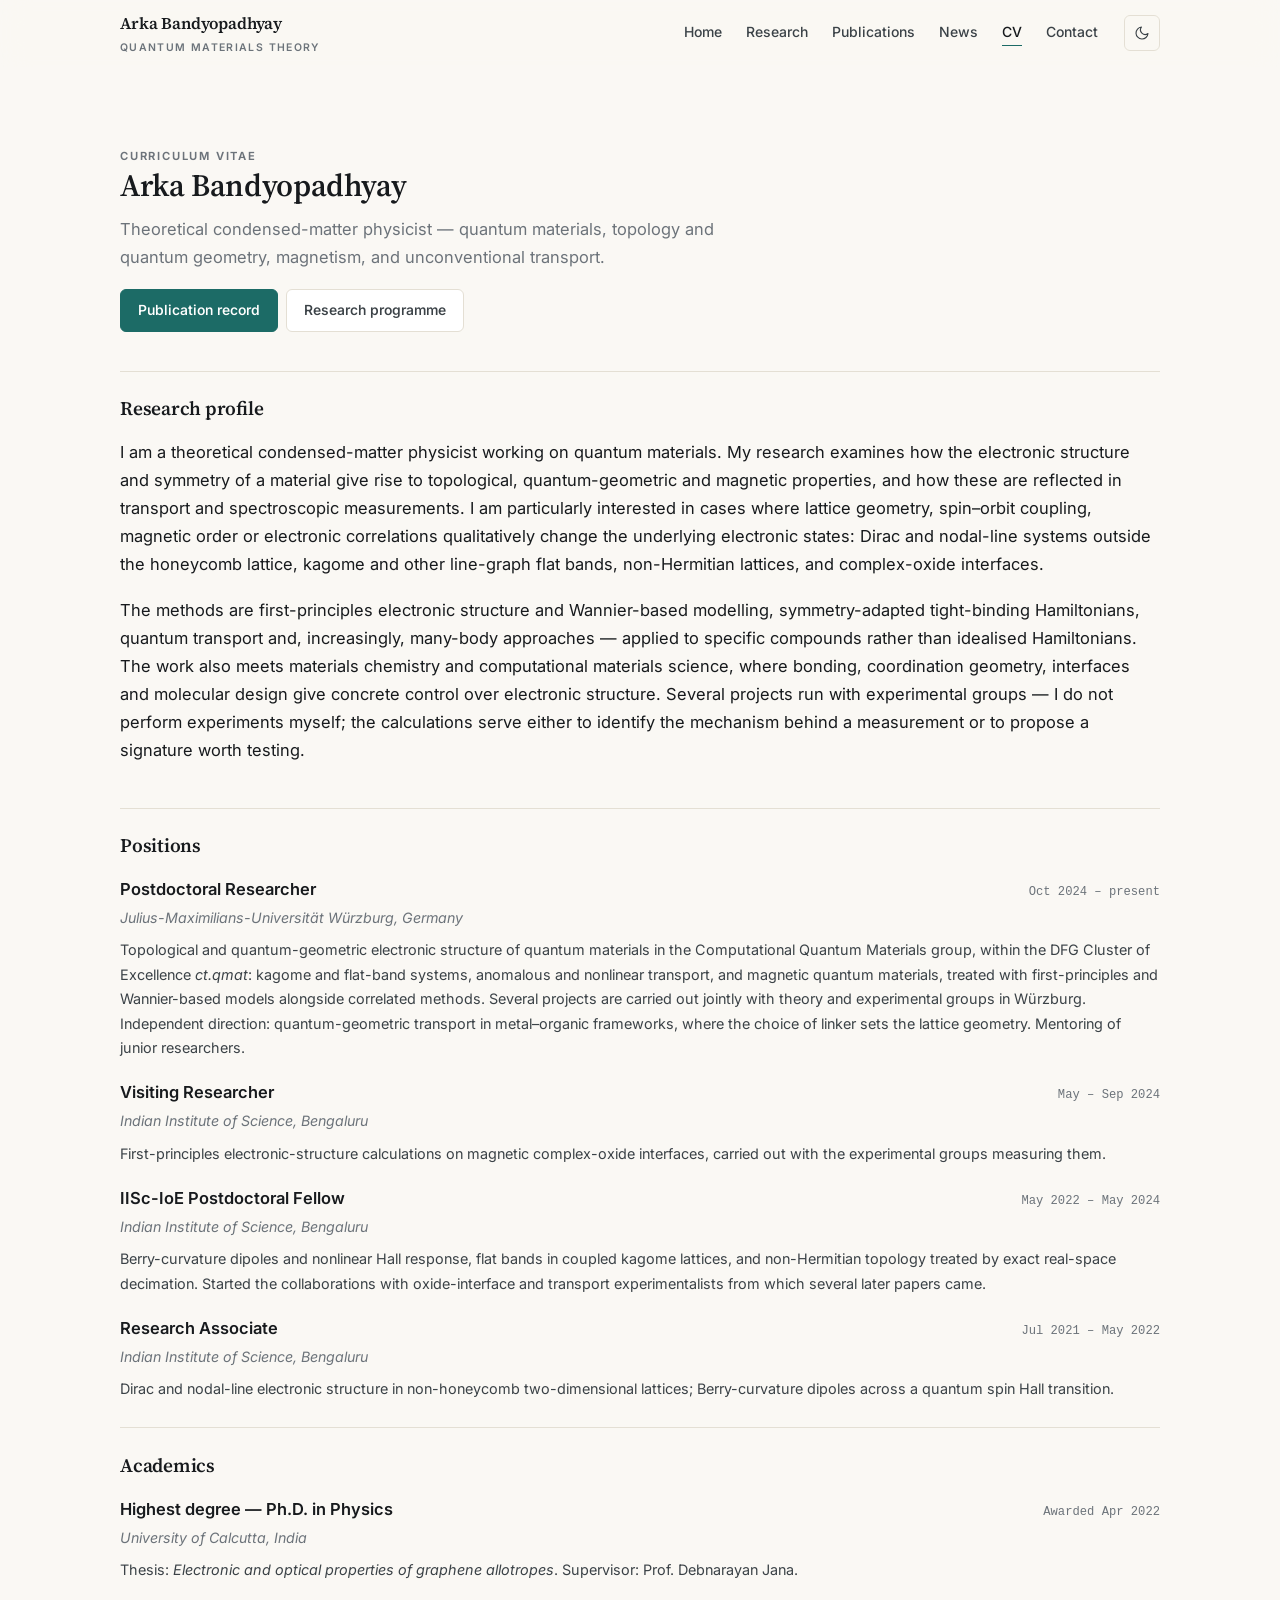
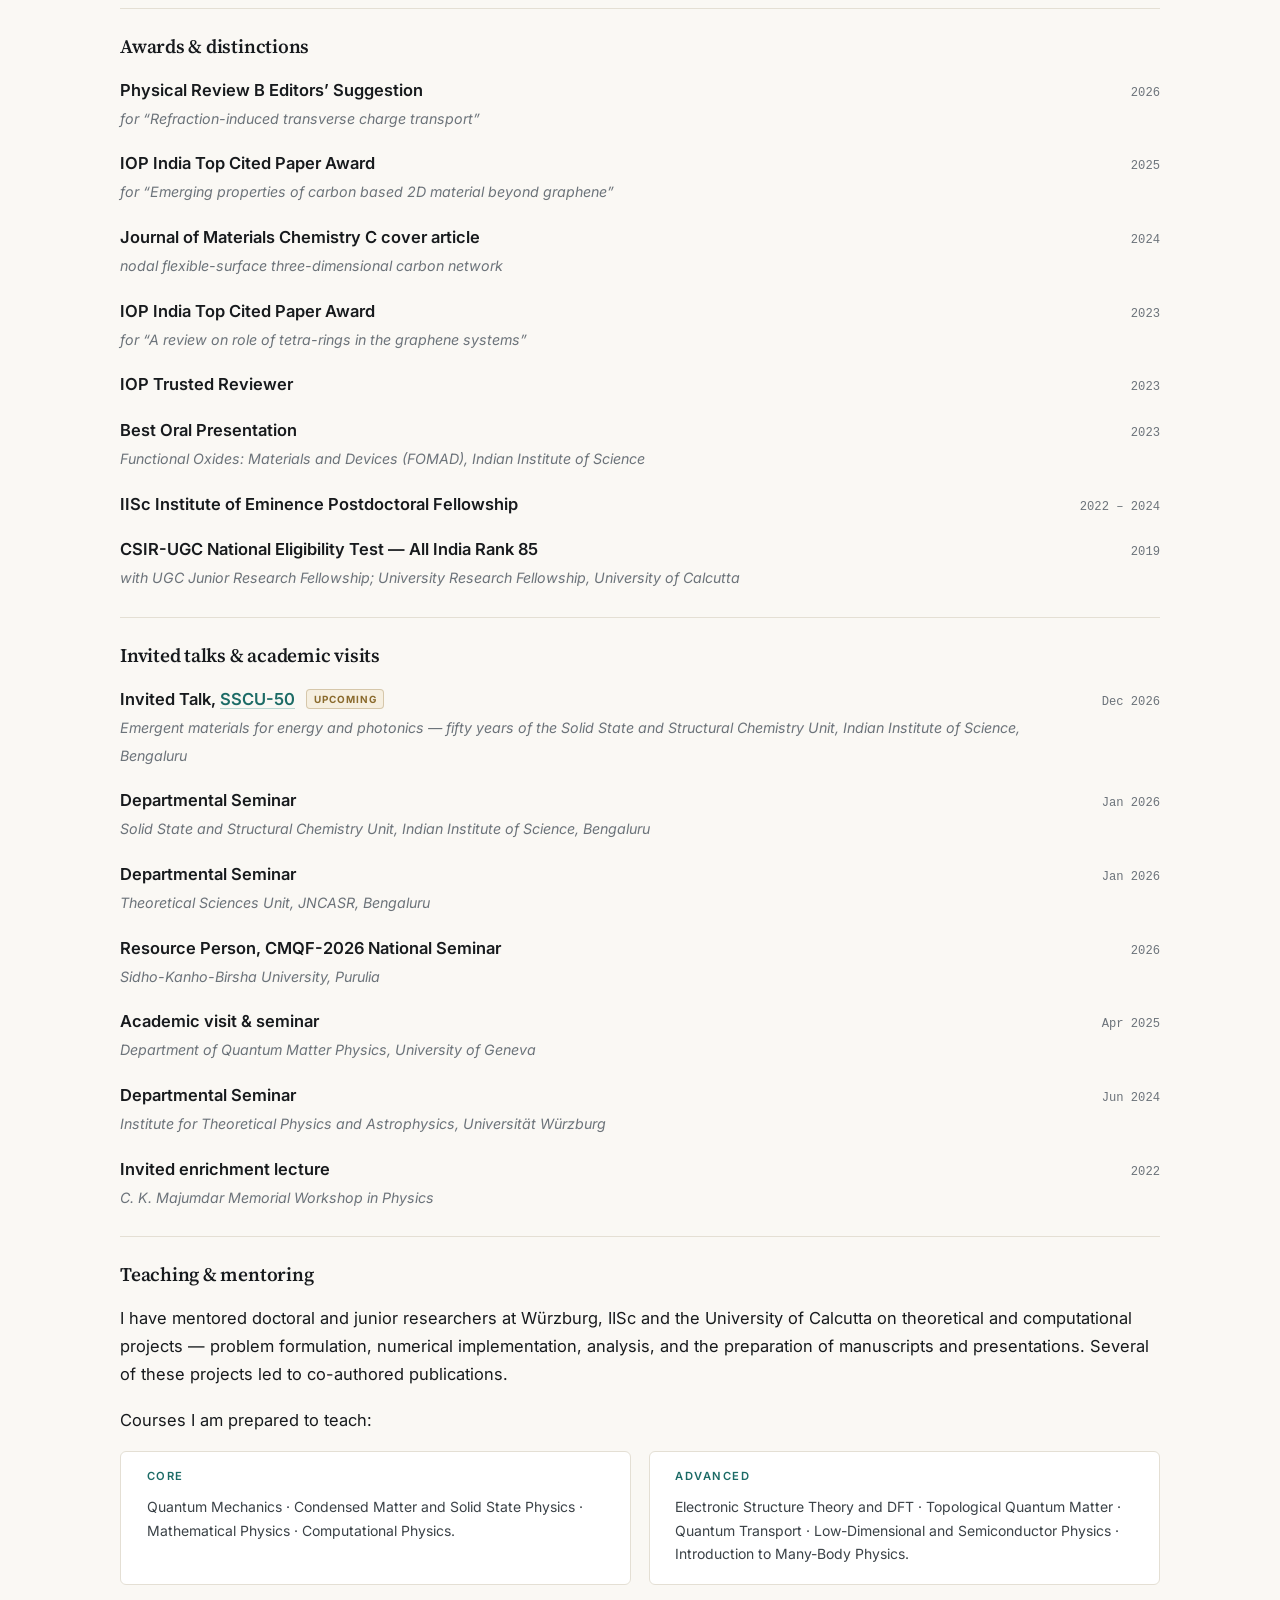
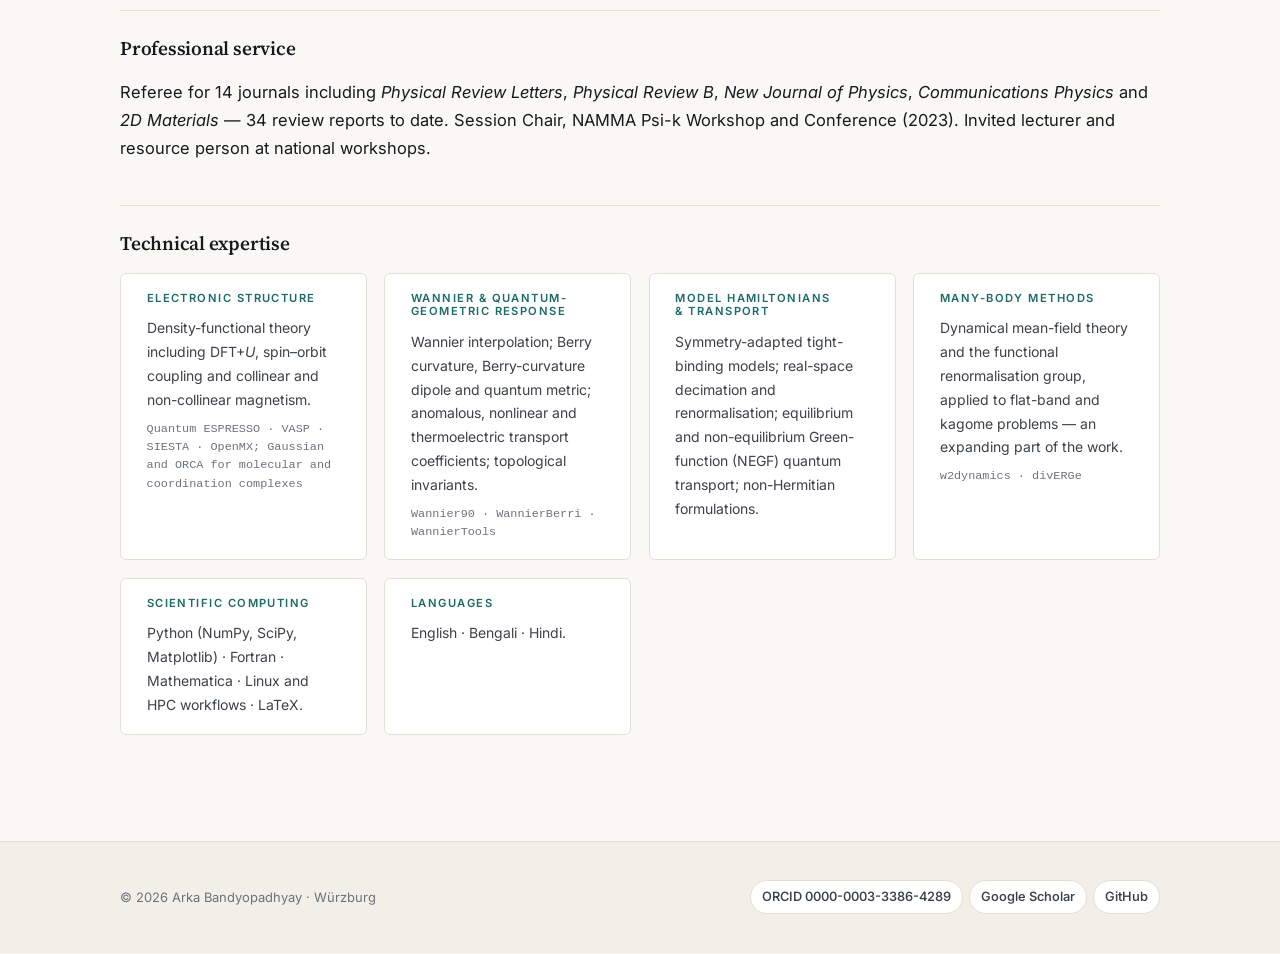
==== commit 6fdda3f9: "Scientific accuracy pass: rewrite profile, positions, methods and pillar text Text rewritten so that" ====
--- a/cv.html
+++ b/cv.html
@@ -55,8 +55,8 @@
     <div class="section-head">
       <p class="eyebrow">Curriculum vitae</p>
       <h1>Arka Bandyopadhyay</h1>
-      <p>Theoretical condensed-matter physicist &mdash; quantum materials, quantum geometry and
-        unconventional transport.</p>
+      <p>Theoretical condensed-matter physicist &mdash; quantum materials, topology and quantum geometry,
+        magnetism, and unconventional transport.</p>
       <div class="actions" style="margin-top:var(--s3)">
         <a class="btn btn--primary" href="publications.html">Publication record</a>
         <a class="btn" href="research.html">Research programme</a>
@@ -65,16 +65,20 @@
 
     <div class="cv-block">
       <h2>Research profile</h2>
-      <p>I am a theoretical condensed-matter physicist working on quantum materials. My work asks how
-        symmetry, electronic structure, quantum geometry, topology, magnetism and electronic correlations
-        act together to produce unusual electronic states and transport, and how those principles can be
-        turned into predictions that an experiment can test or into rules for designing a material.</p>
-      <p>Methodologically this means first-principles and Wannier calculations, symmetry-adapted
-        tight-binding models, quantum transport and many-body approaches, applied to specific compounds
-        rather than to idealised Hamiltonians. A substantial part of the work sits at the boundary with
-        chemistry and materials science: close to half of my papers have appeared in chemistry and
-        materials-chemistry journals, and several of the projects below began with an experimental
-        observation rather than a model.</p>
+      <p>I am a theoretical condensed-matter physicist working on quantum materials. My research examines
+        how the electronic structure and symmetry of a material give rise to topological, quantum-geometric
+        and magnetic properties, and how these are reflected in transport and spectroscopic measurements. I
+        am particularly interested in cases where lattice geometry, spin&ndash;orbit coupling, magnetic
+        order or electronic correlations qualitatively change the underlying electronic states: Dirac and
+        nodal-line systems outside the honeycomb lattice, kagome and other line-graph flat bands, non-Hermitian
+        lattices, and complex-oxide interfaces.</p>
+      <p>The methods are first-principles electronic structure and Wannier-based modelling,
+        symmetry-adapted tight-binding Hamiltonians, quantum transport and, increasingly, many-body
+        approaches &mdash; applied to specific compounds rather than idealised Hamiltonians. The work also
+        meets materials chemistry and computational materials science, where bonding, coordination geometry,
+        interfaces and molecular design give concrete control over electronic structure. Several projects
+        run with experimental groups &mdash; I do not perform experiments myself; the calculations serve
+        either to identify the mechanism behind a measurement or to propose a signature worth testing.</p>
     </div>
 
     <div class="cv-block">
@@ -82,27 +86,33 @@
       <div class="cv-entry">
         <div><span class="what">Postdoctoral Researcher</span><br><span class="where">Julius-Maximilians-Universit&auml;t W&uuml;rzburg, Germany</span></div>
         <div class="when">Oct 2024 &ndash; present</div>
-        <p class="detail">Quantum geometry, correlated and topological electronic structure and unconventional
-          transport in the Computational Quantum Materials group, within the DFG Cluster of Excellence
-          <em>ct.qmat</em>. Developing an independent line on quantum-geometric transport in metal&ndash;organic
-          frameworks; mentoring junior researchers and coordinating experiment&ndash;theory collaborations.</p>
+        <p class="detail">Topological and quantum-geometric electronic structure of quantum materials in the
+          Computational Quantum Materials group, within the DFG Cluster of Excellence <em>ct.qmat</em>: kagome
+          and flat-band systems, anomalous and nonlinear transport, and magnetic quantum materials, treated
+          with first-principles and Wannier-based models alongside correlated methods. Several projects are
+          carried out jointly with theory and experimental groups in W&uuml;rzburg. Independent direction:
+          quantum-geometric transport in metal&ndash;organic frameworks, where the choice of linker sets the
+          lattice geometry. Mentoring of junior researchers.</p>
       </div>
       <div class="cv-entry">
         <div><span class="what">Visiting Researcher</span><br><span class="where">Indian Institute of Science, Bengaluru</span></div>
         <div class="when">May &ndash; Sep 2024</div>
-        <p class="detail">First-principles studies and collaborative manuscripts on magnetic oxide interfaces.</p>
+        <p class="detail">First-principles electronic-structure calculations on magnetic complex-oxide
+          interfaces, carried out with the experimental groups measuring them.</p>
       </div>
       <div class="cv-entry">
         <div><span class="what">IISc-IoE Postdoctoral Fellow</span><br><span class="where">Indian Institute of Science, Bengaluru</span></div>
         <div class="when">May 2022 &ndash; May 2024</div>
-        <p class="detail">Berry-curvature-dipole physics, flat bands and non-Hermitian topology; built
-          experimental collaborations.</p>
+        <p class="detail">Berry-curvature dipoles and nonlinear Hall response, flat bands in coupled kagome
+          lattices, and non-Hermitian topology treated by exact real-space decimation. Started the
+          collaborations with oxide-interface and transport experimentalists from which several later papers
+          came.</p>
       </div>
       <div class="cv-entry">
         <div><span class="what">Research Associate</span><br><span class="where">Indian Institute of Science, Bengaluru</span></div>
         <div class="when">Jul 2021 &ndash; May 2022</div>
-        <p class="detail">Dirac fermions in non-honeycomb lattices; Berry-curvature dipoles across quantum
-          spin Hall transitions.</p>
+        <p class="detail">Dirac and nodal-line electronic structure in non-honeycomb two-dimensional
+          lattices; Berry-curvature dipoles across a quantum spin Hall transition.</p>
       </div>
     </div>
 
@@ -130,7 +140,7 @@
 
     <div class="cv-block">
       <h2>Invited talks &amp; academic visits</h2>
-      <div class="cv-entry"><div><span class="what">Invited Talk, <a href="https://sscu50.in/" target="_blank" rel="noopener">SSCU-50</a></span><br><span class="where">Emergent materials for energy and photonics &mdash; fifty years of the Solid State and Structural Chemistry Unit, Indian Institute of Science, Bengaluru</span></div><div class="when">Dec 2026</div></div>
+      <div class="cv-entry"><div><span class="what">Invited Talk, <a href="https://sscu50.in/" target="_blank" rel="noopener">SSCU-50</a> <span class="flag">upcoming</span></span><br><span class="where">Emergent materials for energy and photonics &mdash; fifty years of the Solid State and Structural Chemistry Unit, Indian Institute of Science, Bengaluru</span></div><div class="when">Dec 2026</div></div>
       <div class="cv-entry"><div><span class="what">Departmental Seminar</span><br><span class="where">Solid State and Structural Chemistry Unit, Indian Institute of Science, Bengaluru</span></div><div class="when">Jan 2026</div></div>
       <div class="cv-entry"><div><span class="what">Departmental Seminar</span><br><span class="where">Theoretical Sciences Unit, JNCASR, Bengaluru</span></div><div class="when">Jan 2026</div></div>
       <div class="cv-entry"><div><span class="what">Resource Person, CMQF-2026 National Seminar</span><br><span class="where">Sidho-Kanho-Birsha University, Purulia</span></div><div class="when">2026</div></div>
@@ -142,11 +152,13 @@
     <div class="cv-block">
       <h2>Teaching &amp; mentoring</h2>
       <p>I have mentored doctoral and junior researchers at W&uuml;rzburg, IISc and the University of
-        Calcutta, from problem formulation and computation through to publication and presentation, and I
-        look forward to taking on formal supervision of my own.</p>
-      <div class="tool-grid" style="margin-top:var(--s3)">
-        <div class="tool-card"><h3>Core courses</h3><p>Quantum Mechanics &middot; Solid State and Condensed Matter Physics &middot; Mathematical and Computational Physics.</p></div>
-        <div class="tool-card"><h3>Advanced courses</h3><p>Electronic Structure and DFT &middot; Topological Quantum Matter &middot; Quantum Transport &middot; Low-Dimensional Materials &middot; Semiconductor and Many-Body Physics.</p></div>
+        Calcutta on theoretical and computational projects &mdash; problem formulation, numerical
+        implementation, analysis, and the preparation of manuscripts and presentations. Several of these
+        projects led to co-authored publications.</p>
+      <p class="detail" style="margin-top:var(--s2)">Courses I am prepared to teach:</p>
+      <div class="tool-grid" style="margin-top:var(--s2)">
+        <div class="tool-card"><h3>Core</h3><p>Quantum Mechanics &middot; Condensed Matter and Solid State Physics &middot; Mathematical Physics &middot; Computational Physics.</p></div>
+        <div class="tool-card"><h3>Advanced</h3><p>Electronic Structure Theory and DFT &middot; Topological Quantum Matter &middot; Quantum Transport &middot; Low-Dimensional and Semiconductor Physics &middot; Introduction to Many-Body Physics.</p></div>
       </div>
     </div>
 
@@ -161,11 +173,11 @@
     <div class="cv-block">
       <h2>Technical expertise</h2>
       <div class="tool-grid">
-        <div class="tool-card"><h3>Electronic structure</h3><p>Quantum ESPRESSO &middot; VASP &middot; SIESTA &middot; OpenMX &middot; Gaussian &middot; ORCA.</p></div>
-        <div class="tool-card"><h3>Wannier &amp; quantum geometry</h3><p>Wannier90 &middot; WannierTools &middot; WannierBerri; Berry curvature, quantum metric and topological invariants.</p></div>
-        <div class="tool-card"><h3>Models &amp; transport</h3><p>Symmetry-adapted tight-binding &middot; real-space decimation &middot; Green-function and NEGF transport &middot; non-Hermitian models.</p></div>
-        <div class="tool-card"><h3>Many-body methods</h3><p>Dynamical mean-field theory (w2dynamics) &middot; functional renormalisation group (divERGe).</p></div>
-        <div class="tool-card"><h3>Computing</h3><p>Python (NumPy, SciPy, Matplotlib) &middot; Fortran &middot; Mathematica &middot; Linux &middot; HPC &middot; LaTeX.</p></div>
+        <div class="tool-card"><h3>Electronic structure</h3><p>Density-functional theory including DFT+<em>U</em>, spin&ndash;orbit coupling and collinear and non-collinear magnetism.<br><span class="codes">Quantum ESPRESSO &middot; VASP &middot; SIESTA &middot; OpenMX; Gaussian and ORCA for molecular and coordination complexes</span></p></div>
+        <div class="tool-card"><h3>Wannier &amp; quantum-geometric response</h3><p>Wannier interpolation; Berry curvature, Berry-curvature dipole and quantum metric; anomalous, nonlinear and thermoelectric transport coefficients; topological invariants.<br><span class="codes">Wannier90 &middot; WannierBerri &middot; WannierTools</span></p></div>
+        <div class="tool-card"><h3>Model Hamiltonians &amp; transport</h3><p>Symmetry-adapted tight-binding models; real-space decimation and renormalisation; equilibrium and non-equilibrium Green-function (NEGF) quantum transport; non-Hermitian formulations.</p></div>
+        <div class="tool-card"><h3>Many-body methods</h3><p>Dynamical mean-field theory and the functional renormalisation group, applied to flat-band and kagome problems &mdash; an expanding part of the work.<br><span class="codes">w2dynamics &middot; divERGe</span></p></div>
+        <div class="tool-card"><h3>Scientific computing</h3><p>Python (NumPy, SciPy, Matplotlib) &middot; Fortran &middot; Mathematica &middot; Linux and HPC workflows &middot; LaTeX.</p></div>
         <div class="tool-card"><h3>Languages</h3><p>English &middot; Bengali &middot; Hindi.</p></div>
       </div>
     </div>
--- a/assets/css/style.css
+++ b/assets/css/style.css
@@ -300,6 +300,7 @@
 .pillar:first-of-type { border-top: 0; padding-top: 0; }
 .pillar .n { font-family: var(--mono); font-size: .74rem; letter-spacing: .12em; color: var(--accent); display: block; margin-bottom: var(--s1); }
 .pillar h2 { font-size: clamp(1.32rem, 2.2vw, 1.62rem); margin-bottom: var(--s2); }
+.pillar .pillar-count { font-family: var(--mono); font-size: .72rem; letter-spacing: .06em; color: var(--muted); margin: 0 0 var(--s3); }
 .pillar .thesis {
   font-family: var(--serif); font-size: 1.1rem; font-style: italic; color: var(--ink);
   border-left: 2px solid var(--accent-line); padding-left: var(--s3); margin-bottom: var(--s3);
@@ -459,6 +460,14 @@
 .tool-grid { display: grid; grid-template-columns: repeat(auto-fit, minmax(228px, 1fr)); gap: var(--s3); }
 .tool-card { background: var(--surface); border: 1px solid var(--rule); border-radius: var(--r-sm); padding: var(--s3) var(--s4); }
 .tool-card h3 { font-family: var(--sans); font-size: .7rem; letter-spacing: .13em; text-transform: uppercase; color: var(--accent); margin-bottom: var(--s2); }
+
+.tool-card .codes { display: inline-block; margin-top: .5rem; font-family: var(--mono); font-size: .74rem; line-height: 1.55; color: var(--muted); }
+.cv-entry .flag {
+  display: inline-block; font-family: var(--sans); font-size: .62rem; font-weight: 700;
+  letter-spacing: .1em; text-transform: uppercase; vertical-align: 2px; margin-left: .45rem;
+  color: var(--gold); background: var(--gold-soft); border: 1px solid color-mix(in srgb, var(--gold) 30%, transparent);
+  border-radius: 4px; padding: .05rem .4rem;
+}
 .tool-card p { font-size: .875rem; color: var(--ink-2); margin: 0; }
 
 /* ---------- Record strip ------------------------------------------------ */
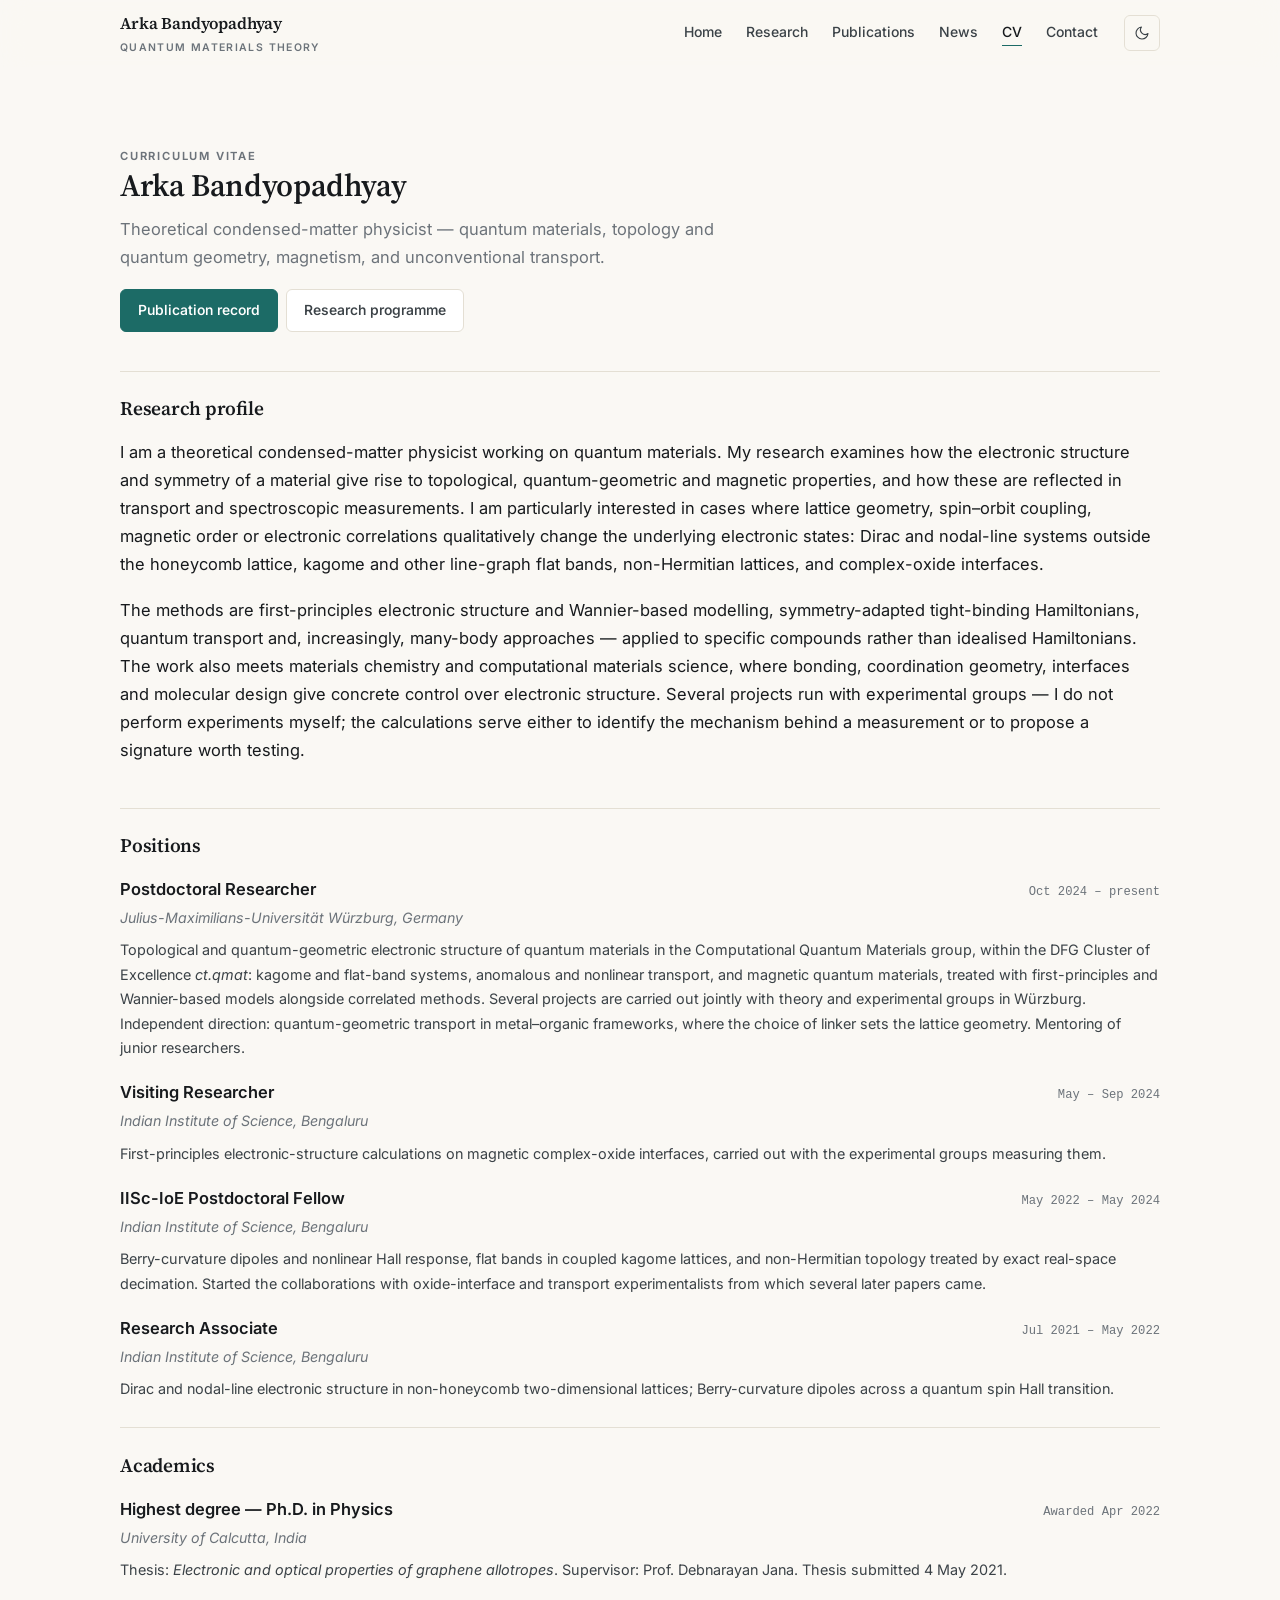
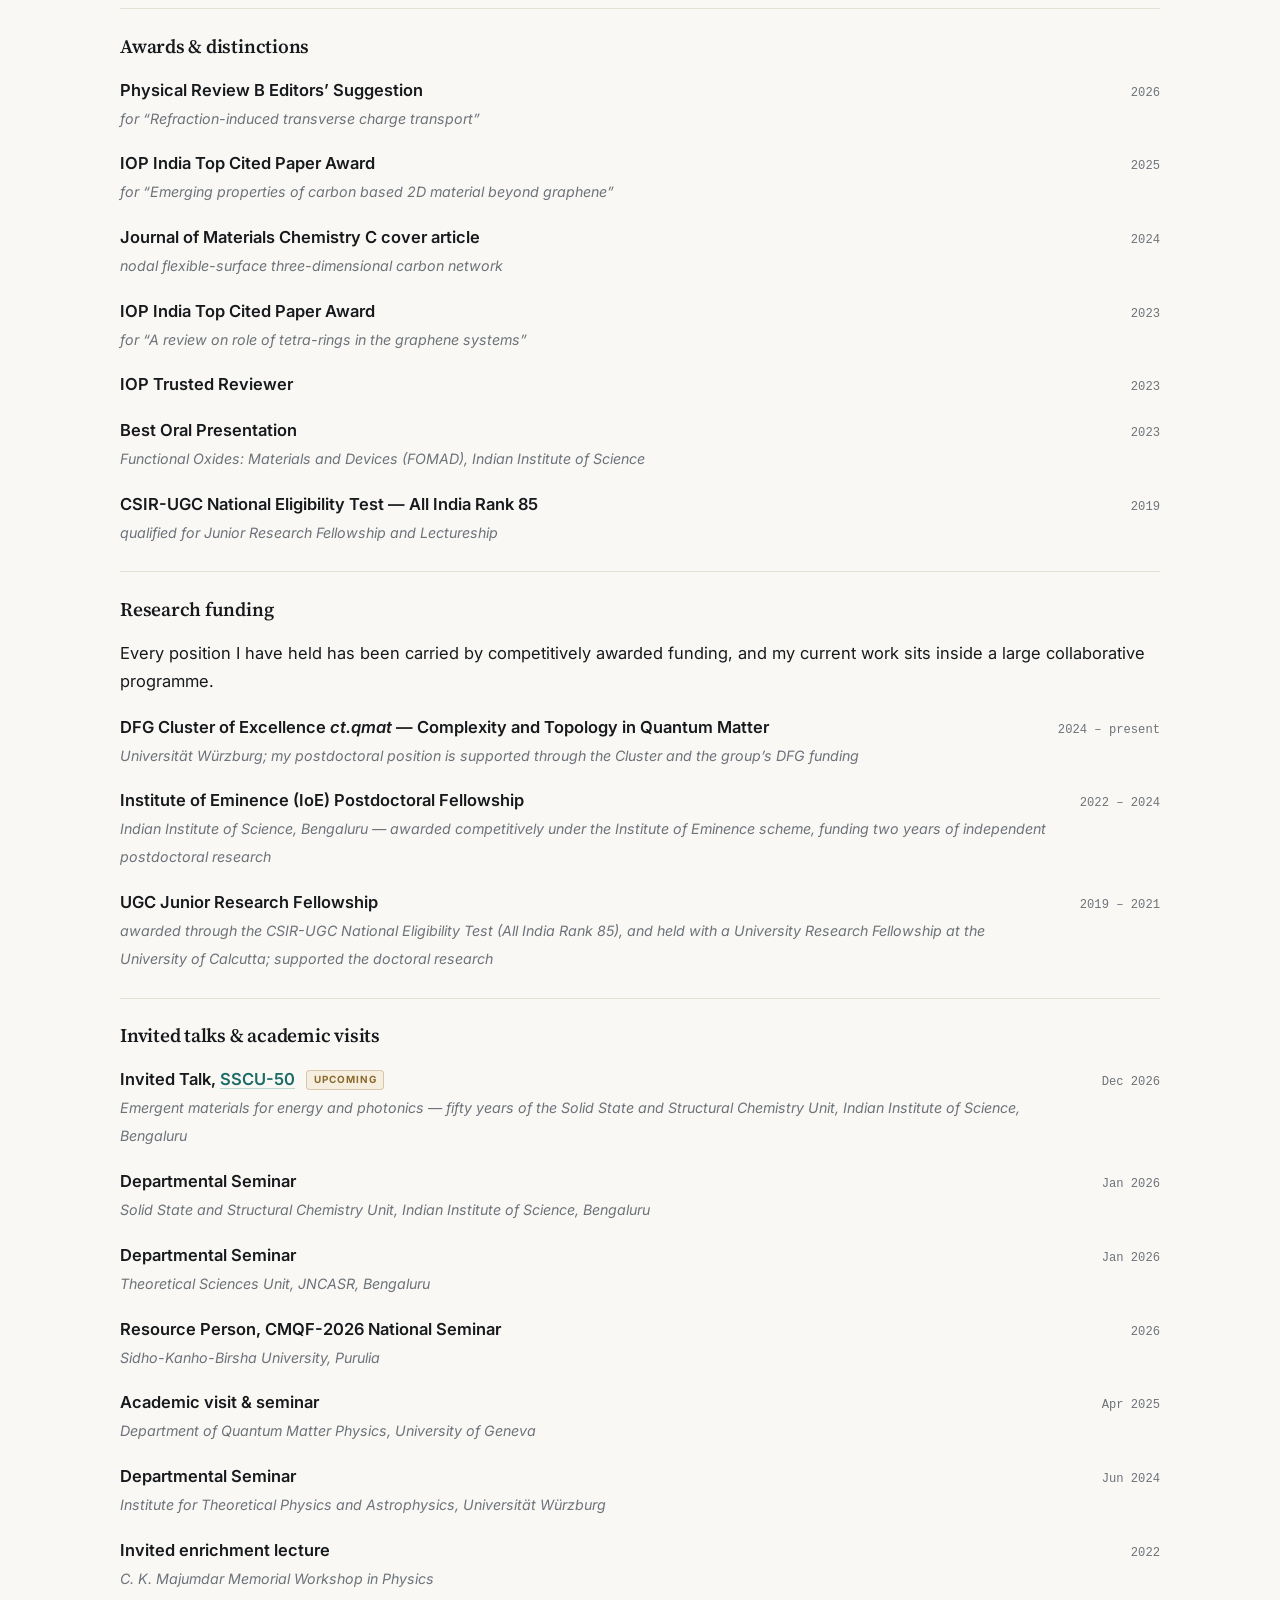
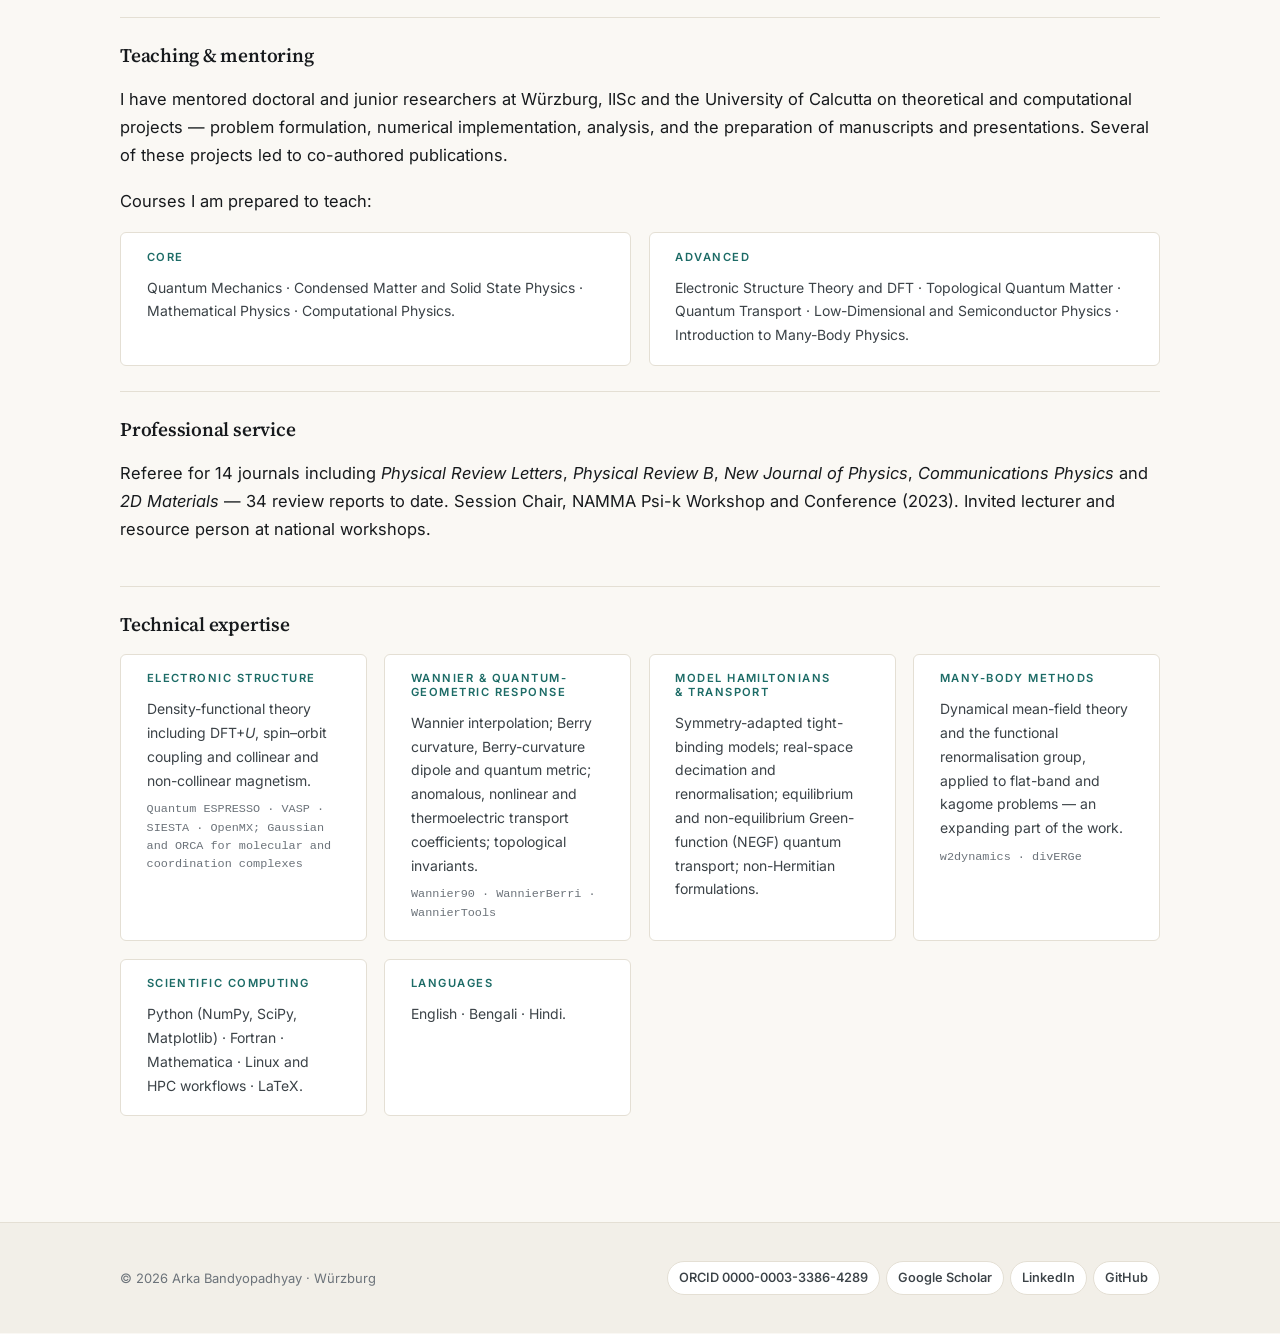
==== commit d47371bf: "Add research funding section, LinkedIn profile, thesis submission date - New 'Research funding' bloc" ====
--- a/cv.html
+++ b/cv.html
@@ -122,7 +122,7 @@
         <div><span class="what">Highest degree &mdash; Ph.D. in Physics</span><br><span class="where">University of Calcutta, India</span></div>
         <div class="when">Awarded Apr 2022</div>
         <p class="detail">Thesis: <em>Electronic and optical properties of graphene allotropes</em>.
-          Supervisor: Prof. Debnarayan Jana.</p>
+          Supervisor: Prof. Debnarayan Jana. Thesis submitted 4 May 2021.</p>
       </div>
     </div>
 
@@ -134,8 +134,25 @@
       <div class="cv-entry"><div><span class="what">IOP India Top Cited Paper Award</span><br><span class="where">for &ldquo;A review on role of tetra-rings in the graphene systems&rdquo;</span></div><div class="when">2023</div></div>
       <div class="cv-entry"><div><span class="what">IOP Trusted Reviewer</span></div><div class="when">2023</div></div>
       <div class="cv-entry"><div><span class="what">Best Oral Presentation</span><br><span class="where">Functional Oxides: Materials and Devices (FOMAD), Indian Institute of Science</span></div><div class="when">2023</div></div>
-      <div class="cv-entry"><div><span class="what">IISc Institute of Eminence Postdoctoral Fellowship</span></div><div class="when">2022 &ndash; 2024</div></div>
-      <div class="cv-entry"><div><span class="what">CSIR-UGC National Eligibility Test &mdash; All India Rank 85</span><br><span class="where">with UGC Junior Research Fellowship; University Research Fellowship, University of Calcutta</span></div><div class="when">2019</div></div>
+      <div class="cv-entry"><div><span class="what">CSIR-UGC National Eligibility Test &mdash; All India Rank 85</span><br><span class="where">qualified for Junior Research Fellowship and Lectureship</span></div><div class="when">2019</div></div>
+    </div>
+
+    <div class="cv-block">
+      <h2>Research funding</h2>
+      <p>Every position I have held has been carried by competitively awarded funding, and my current work
+        sits inside a large collaborative programme.</p>
+      <div class="cv-entry">
+        <div><span class="what">DFG Cluster of Excellence <em>ct.qmat</em> &mdash; Complexity and Topology in Quantum Matter</span><br><span class="where">Universit&auml;t W&uuml;rzburg; my postdoctoral position is supported through the Cluster and the group&rsquo;s DFG funding</span></div>
+        <div class="when">2024 &ndash; present</div>
+      </div>
+      <div class="cv-entry">
+        <div><span class="what">Institute of Eminence (IoE) Postdoctoral Fellowship</span><br><span class="where">Indian Institute of Science, Bengaluru &mdash; awarded competitively under the Institute of Eminence scheme, funding two years of independent postdoctoral research</span></div>
+        <div class="when">2022 &ndash; 2024</div>
+      </div>
+      <div class="cv-entry">
+        <div><span class="what">UGC Junior Research Fellowship</span><br><span class="where">awarded through the CSIR-UGC National Eligibility Test (All India Rank 85), and held with a University Research Fellowship at the University of Calcutta; supported the doctoral research</span></div>
+        <div class="when">2019 &ndash; 2021</div>
+      </div>
     </div>
 
     <div class="cv-block">
@@ -192,6 +209,7 @@
     <div class="idlinks">
       <a href="https://orcid.org/0000-0003-3386-4289" target="_blank" rel="noopener">ORCID 0000-0003-3386-4289</a>
       <a href="https://scholar.google.com/citations?user=EcM27vQAAAAJ" target="_blank" rel="noopener">Google Scholar</a>
+      <a href="https://www.linkedin.com/in/arka-bandyopadhyay-315293381/" target="_blank" rel="noopener">LinkedIn</a>
       <a href="https://github.com/arkbndy" target="_blank" rel="noopener">GitHub</a>
     </div>
   </div>
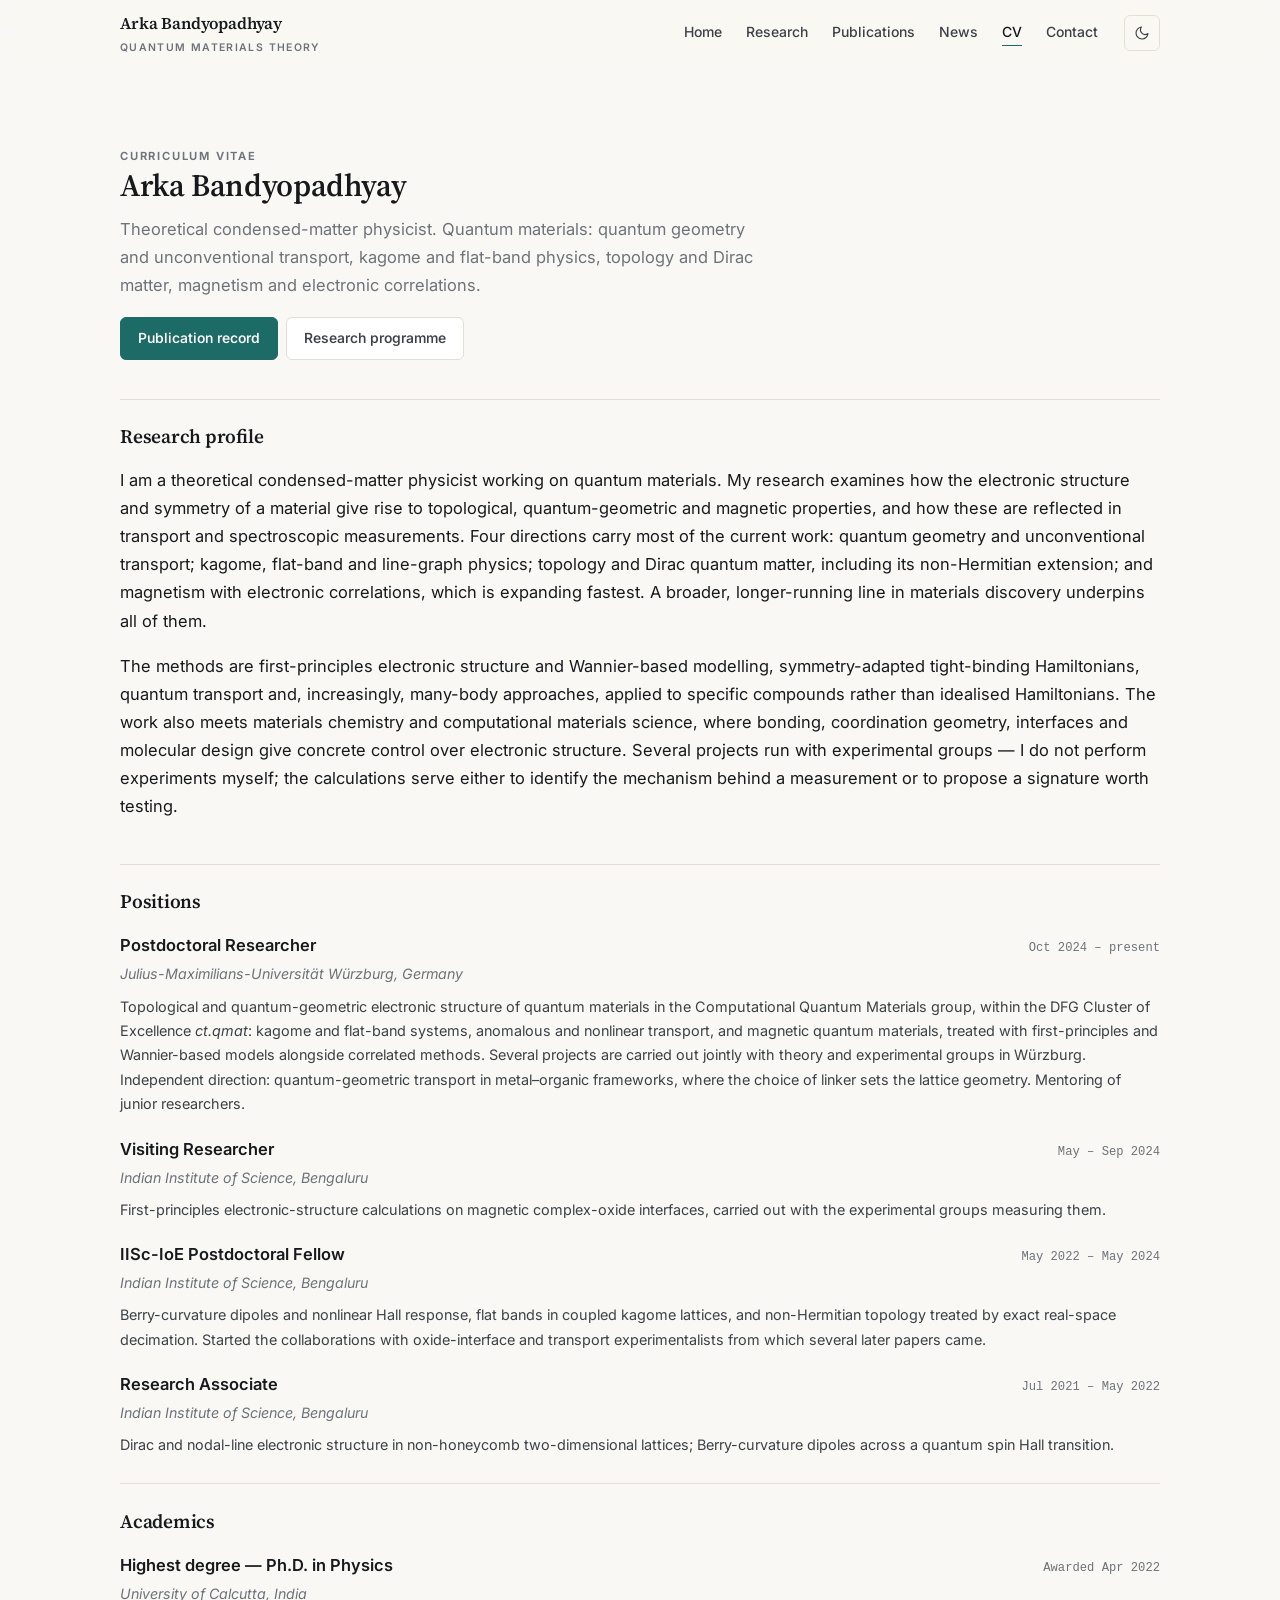
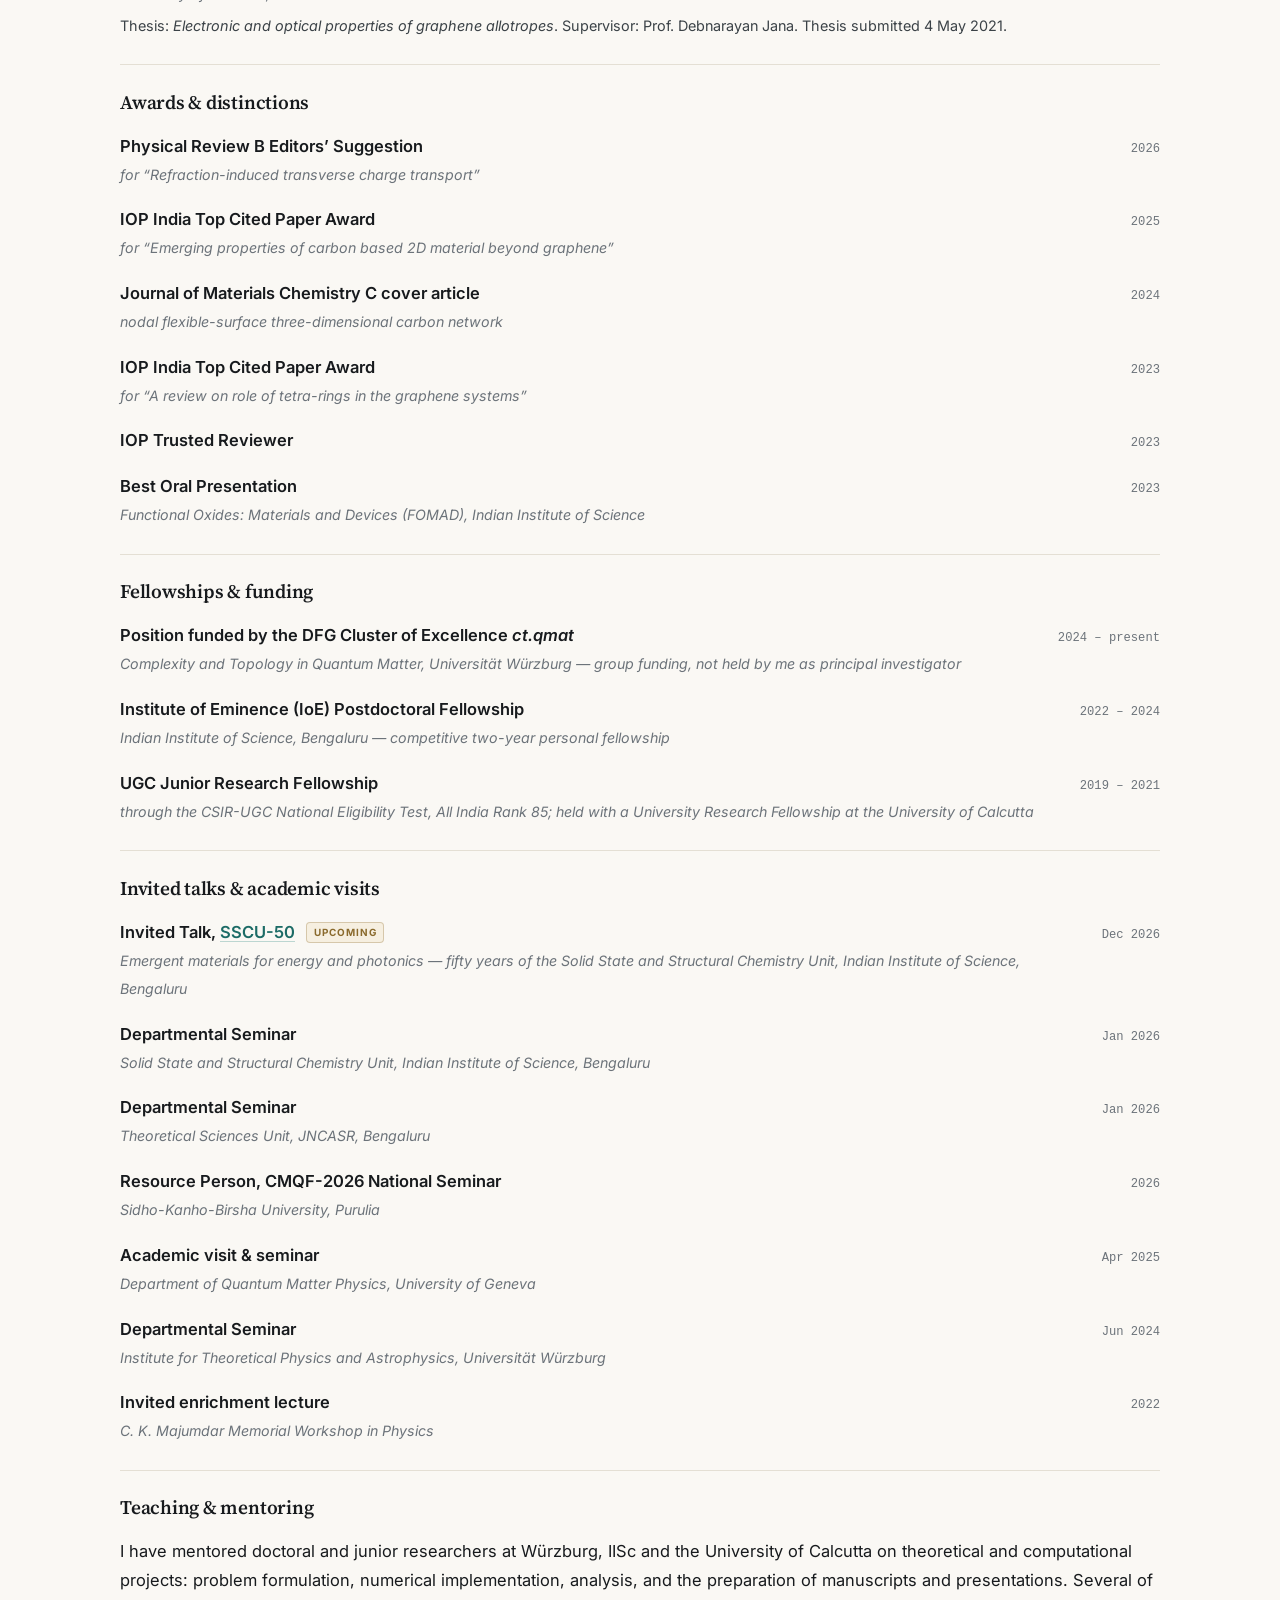
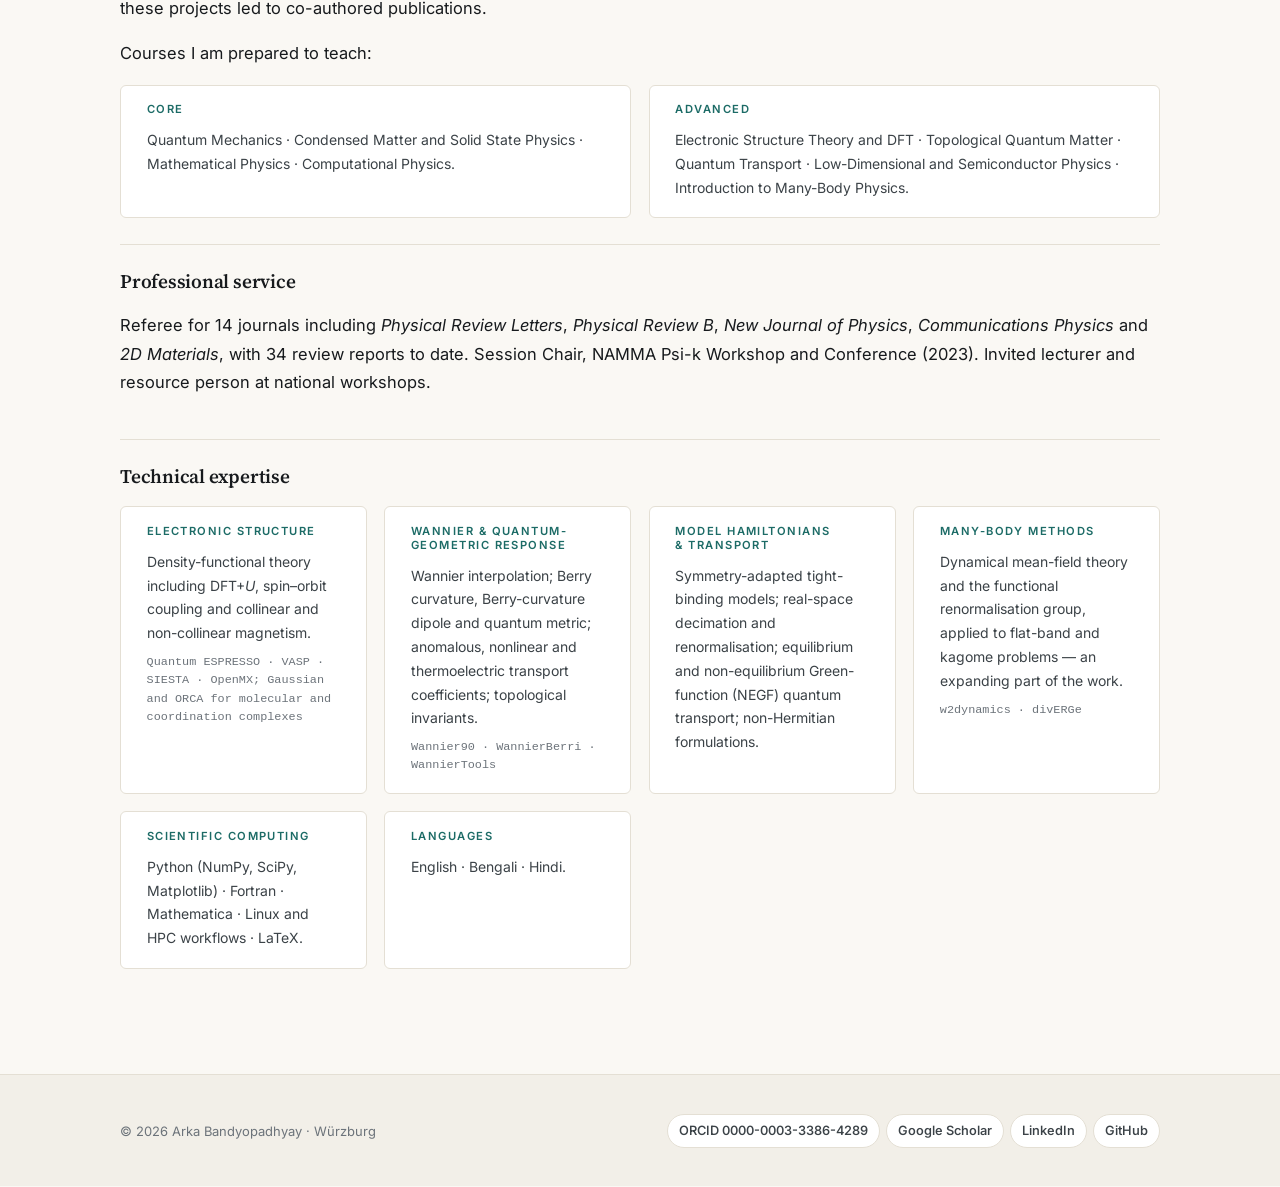
==== commit eab99bad: "Restructure the research programme into five themes with a two-tier hierarchy Themes: 01 quantum geo" ====
--- a/cv.html
+++ b/cv.html
@@ -55,8 +55,9 @@
     <div class="section-head">
       <p class="eyebrow">Curriculum vitae</p>
       <h1>Arka Bandyopadhyay</h1>
-      <p>Theoretical condensed-matter physicist &mdash; quantum materials, topology and quantum geometry,
-        magnetism, and unconventional transport.</p>
+      <p>Theoretical condensed-matter physicist. Quantum materials: quantum geometry and unconventional
+        transport, kagome and flat-band physics, topology and Dirac matter, magnetism and electronic
+        correlations.</p>
       <div class="actions" style="margin-top:var(--s3)">
         <a class="btn btn--primary" href="publications.html">Publication record</a>
         <a class="btn" href="research.html">Research programme</a>
@@ -67,14 +68,14 @@
       <h2>Research profile</h2>
       <p>I am a theoretical condensed-matter physicist working on quantum materials. My research examines
         how the electronic structure and symmetry of a material give rise to topological, quantum-geometric
-        and magnetic properties, and how these are reflected in transport and spectroscopic measurements. I
-        am particularly interested in cases where lattice geometry, spin&ndash;orbit coupling, magnetic
-        order or electronic correlations qualitatively change the underlying electronic states: Dirac and
-        nodal-line systems outside the honeycomb lattice, kagome and other line-graph flat bands, non-Hermitian
-        lattices, and complex-oxide interfaces.</p>
+        and magnetic properties, and how these are reflected in transport and spectroscopic measurements.
+        Four directions carry most of the current work: quantum geometry and unconventional transport;
+        kagome, flat-band and line-graph physics; topology and Dirac quantum matter, including its
+        non-Hermitian extension; and magnetism with electronic correlations, which is expanding fastest.
+        A broader, longer-running line in materials discovery underpins all of them.</p>
       <p>The methods are first-principles electronic structure and Wannier-based modelling,
         symmetry-adapted tight-binding Hamiltonians, quantum transport and, increasingly, many-body
-        approaches &mdash; applied to specific compounds rather than idealised Hamiltonians. The work also
+        approaches, applied to specific compounds rather than idealised Hamiltonians. The work also
         meets materials chemistry and computational materials science, where bonding, coordination geometry,
         interfaces and molecular design give concrete control over electronic structure. Several projects
         run with experimental groups &mdash; I do not perform experiments myself; the calculations serve
@@ -134,23 +135,20 @@
       <div class="cv-entry"><div><span class="what">IOP India Top Cited Paper Award</span><br><span class="where">for &ldquo;A review on role of tetra-rings in the graphene systems&rdquo;</span></div><div class="when">2023</div></div>
       <div class="cv-entry"><div><span class="what">IOP Trusted Reviewer</span></div><div class="when">2023</div></div>
       <div class="cv-entry"><div><span class="what">Best Oral Presentation</span><br><span class="where">Functional Oxides: Materials and Devices (FOMAD), Indian Institute of Science</span></div><div class="when">2023</div></div>
-      <div class="cv-entry"><div><span class="what">CSIR-UGC National Eligibility Test &mdash; All India Rank 85</span><br><span class="where">qualified for Junior Research Fellowship and Lectureship</span></div><div class="when">2019</div></div>
-    </div>
-
-    <div class="cv-block">
-      <h2>Research funding</h2>
-      <p>Every position I have held has been carried by competitively awarded funding, and my current work
-        sits inside a large collaborative programme.</p>
-      <div class="cv-entry">
-        <div><span class="what">DFG Cluster of Excellence <em>ct.qmat</em> &mdash; Complexity and Topology in Quantum Matter</span><br><span class="where">Universit&auml;t W&uuml;rzburg; my postdoctoral position is supported through the Cluster and the group&rsquo;s DFG funding</span></div>
+    </div>
+
+    <div class="cv-block">
+      <h2>Fellowships &amp; funding</h2>
+      <div class="cv-entry">
+        <div><span class="what">Position funded by the DFG Cluster of Excellence <em>ct.qmat</em></span><br><span class="where">Complexity and Topology in Quantum Matter, Universit&auml;t W&uuml;rzburg &mdash; group funding, not held by me as principal investigator</span></div>
         <div class="when">2024 &ndash; present</div>
       </div>
       <div class="cv-entry">
-        <div><span class="what">Institute of Eminence (IoE) Postdoctoral Fellowship</span><br><span class="where">Indian Institute of Science, Bengaluru &mdash; awarded competitively under the Institute of Eminence scheme, funding two years of independent postdoctoral research</span></div>
+        <div><span class="what">Institute of Eminence (IoE) Postdoctoral Fellowship</span><br><span class="where">Indian Institute of Science, Bengaluru &mdash; competitive two-year personal fellowship</span></div>
         <div class="when">2022 &ndash; 2024</div>
       </div>
       <div class="cv-entry">
-        <div><span class="what">UGC Junior Research Fellowship</span><br><span class="where">awarded through the CSIR-UGC National Eligibility Test (All India Rank 85), and held with a University Research Fellowship at the University of Calcutta; supported the doctoral research</span></div>
+        <div><span class="what">UGC Junior Research Fellowship</span><br><span class="where">through the CSIR-UGC National Eligibility Test, All India Rank 85; held with a University Research Fellowship at the University of Calcutta</span></div>
         <div class="when">2019 &ndash; 2021</div>
       </div>
     </div>
@@ -169,8 +167,8 @@
     <div class="cv-block">
       <h2>Teaching &amp; mentoring</h2>
       <p>I have mentored doctoral and junior researchers at W&uuml;rzburg, IISc and the University of
-        Calcutta on theoretical and computational projects &mdash; problem formulation, numerical
-        implementation, analysis, and the preparation of manuscripts and presentations. Several of these
+        Calcutta on theoretical and computational projects: problem formulation, numerical implementation,
+        analysis, and the preparation of manuscripts and presentations. Several of these
         projects led to co-authored publications.</p>
       <p class="detail" style="margin-top:var(--s2)">Courses I am prepared to teach:</p>
       <div class="tool-grid" style="margin-top:var(--s2)">
@@ -182,7 +180,7 @@
     <div class="cv-block">
       <h2>Professional service</h2>
       <p>Referee for 14 journals including <em>Physical Review Letters</em>, <em>Physical Review B</em>,
-        <em>New Journal of Physics</em>, <em>Communications Physics</em> and <em>2D Materials</em> &mdash;
+        <em>New Journal of Physics</em>, <em>Communications Physics</em> and <em>2D Materials</em>, with
         34 review reports to date. Session Chair, NAMMA Psi-k Workshop and Conference (2023). Invited
         lecturer and resource person at national workshops.</p>
     </div>
--- a/assets/css/style.css
+++ b/assets/css/style.css
@@ -140,6 +140,13 @@
 .section-head p { color: var(--muted); margin: 0; }
 .section-head p + p { margin-top: var(--s2); }
 
+/* research-page opening: first paragraph carries a little more weight */
+.section-head--lede { max-width: 72ch; }
+.section-head--lede > p:first-of-type {
+  font-size: 1.08rem; color: var(--ink-2); line-height: 1.62;
+}
+
+
 .nojs { color: var(--muted); font-size: .9rem; border: 1px solid var(--rule); border-radius: var(--r-sm); padding: var(--s3); background: var(--paper-2); }
 
 .rule { border: 0; border-top: 1px solid var(--rule); margin: var(--s5) 0; }
@@ -266,7 +273,7 @@
 /* ---------- Programme map ---------------------------------------------- */
 .map { border: 1px solid var(--rule); border-radius: var(--r-lg); background: var(--surface); padding: clamp(1.2rem, 3vw, 2rem); box-shadow: var(--shadow-sm); }
 .map-scroll { overflow-x: auto; -webkit-overflow-scrolling: touch; }
-.map-scroll svg { display: block; width: 100%; min-width: 680px; height: auto; }
+.map-scroll svg { display: block; width: 100%; min-width: 880px; height: auto; }
 .map-scroll:focus-visible { outline: 2px solid var(--accent); outline-offset: 4px; border-radius: var(--r-sm); }
 .map figcaption { font-size: .82rem; color: var(--muted); margin-top: var(--s3); max-width: 72ch; }
 
@@ -290,6 +297,88 @@
   border: 1px solid var(--rule); border-radius: 999px; padding: .12rem .55rem;
 }
 .pillar-card .more { margin-top: var(--s2); font-size: .82rem; font-weight: 600; color: var(--accent); }
+
+/* card figure, question, and the two-tier hierarchy */
+.pillar-card .card-fig {
+  display: block; margin: 0 0 var(--s3); border: 1px solid var(--rule-soft); border-radius: var(--r-sm);
+  background: var(--paper-2); padding: .4rem; overflow: hidden;
+}
+.pillar-card .card-fig svg { display: block; width: 100%; height: auto; }
+.pillar-card .q {
+  font-family: var(--serif); font-style: italic; font-size: .95rem; color: var(--ink-2);
+  margin: 0 0 var(--s2); line-height: 1.45;
+}
+.pillar-card--lead { grid-column: span 2; }
+.pillar-card--lead h3 { font-size: 1.24rem; }
+.pillar-card--lead .q { font-size: 1.06rem; }
+.pillar-card--lead .card-fig svg { max-height: 210px; width: auto; margin-inline: auto; }
+@media (max-width: 860px) { .pillar-card--lead { grid-column: auto; } }
+
+.pillars--quiet { max-width: 560px; }
+.pillars--quiet .pillar-card { background: var(--paper-2); }
+.pillars--quiet .card-fig { display: none; }
+
+.tier-head { margin: var(--s6) 0 var(--s3); }
+.tier-head h2, .tier-head h3 {
+  font-family: var(--sans); font-size: .74rem; font-weight: 700; letter-spacing: .16em;
+  text-transform: uppercase; color: var(--accent); margin: 0 0 var(--s1);
+  padding-bottom: var(--s2); border-bottom: 1px solid var(--accent-line);
+}
+.tier-head p { font-size: .86rem; color: var(--muted); margin: var(--s2) 0 0; }
+.tier-head--quiet h2, .tier-head--quiet h3 { color: var(--muted); border-bottom-color: var(--rule); }
+
+/* research-page theme extras */
+.pillar .question {
+  font-family: var(--serif); font-size: 1.06rem; font-style: italic; color: var(--accent-2);
+  margin: 0 0 var(--s3); line-height: 1.4;
+}
+.pillar .subtheme {
+  margin: var(--s4) 0; padding: var(--s3) var(--s4);
+  border: 1px solid var(--rule); border-left: 3px solid var(--accent-line);
+  border-radius: 0 var(--r-sm) var(--r-sm) 0; background: var(--surface);
+}
+.pillar .subtheme h3 {
+  font-family: var(--sans); font-size: .72rem; font-weight: 700; letter-spacing: .13em;
+  text-transform: uppercase; color: var(--accent); margin-bottom: var(--s2);
+}
+.pillar .subtheme p { font-size: .93rem; }
+.pillar .subgroups { display: grid; gap: var(--s3); margin: var(--s4) 0; }
+.pillar .subgroups h3.sg {
+  font-family: var(--sans); font-size: .7rem; font-weight: 700; letter-spacing: .13em;
+  text-transform: uppercase; color: var(--muted); margin-bottom: var(--s1);
+}
+.pillar .subgroups p { font-size: .89rem; margin: 0; }
+.meta-pairs {
+  margin: var(--s4) 0 0; padding-top: var(--s3); border-top: 1px solid var(--rule-soft);
+  display: grid; grid-template-columns: max-content 1fr; gap: var(--s2) var(--s4);
+}
+.meta-pairs dt {
+  font-family: var(--sans); font-size: .68rem; font-weight: 700; letter-spacing: .12em;
+  text-transform: uppercase; color: var(--accent); padding-top: .18rem;
+}
+.meta-pairs dd { margin: 0; font-size: .875rem; color: var(--ink-2); line-height: 1.6; }
+@media (max-width: 620px) {
+  .meta-pairs { grid-template-columns: 1fr; gap: var(--s1) 0; }
+  .meta-pairs dd { margin-bottom: var(--s2); }
+}
+.evolution { margin-bottom: var(--s5); }
+.evolution h2 { font-size: 1.18rem; margin-bottom: var(--s3); }
+.evolution p { color: var(--ink-2); }
+
+.theme-nav {
+  display: flex; flex-wrap: wrap; gap: .5rem;
+  padding: var(--s3) 0 0; border-top: 1px solid var(--rule-soft);
+}
+.theme-nav a {
+  display: inline-flex; align-items: center; gap: .45rem;
+  font-size: .82rem; font-weight: 500; text-decoration: none; color: var(--ink-2);
+  border: 1px solid var(--rule); border-radius: 999px; padding: .34rem .8rem;
+  background: var(--surface); transition: color .15s, border-color .15s, background .15s;
+}
+.theme-nav a span { font-family: var(--mono); font-size: .68rem; color: var(--accent); }
+.theme-nav a:hover { color: var(--accent); border-color: var(--accent-line); background: var(--accent-soft); }
+
+
 
 /* ---------- Research pillar sections ------------------------------------ */
 .pillar {
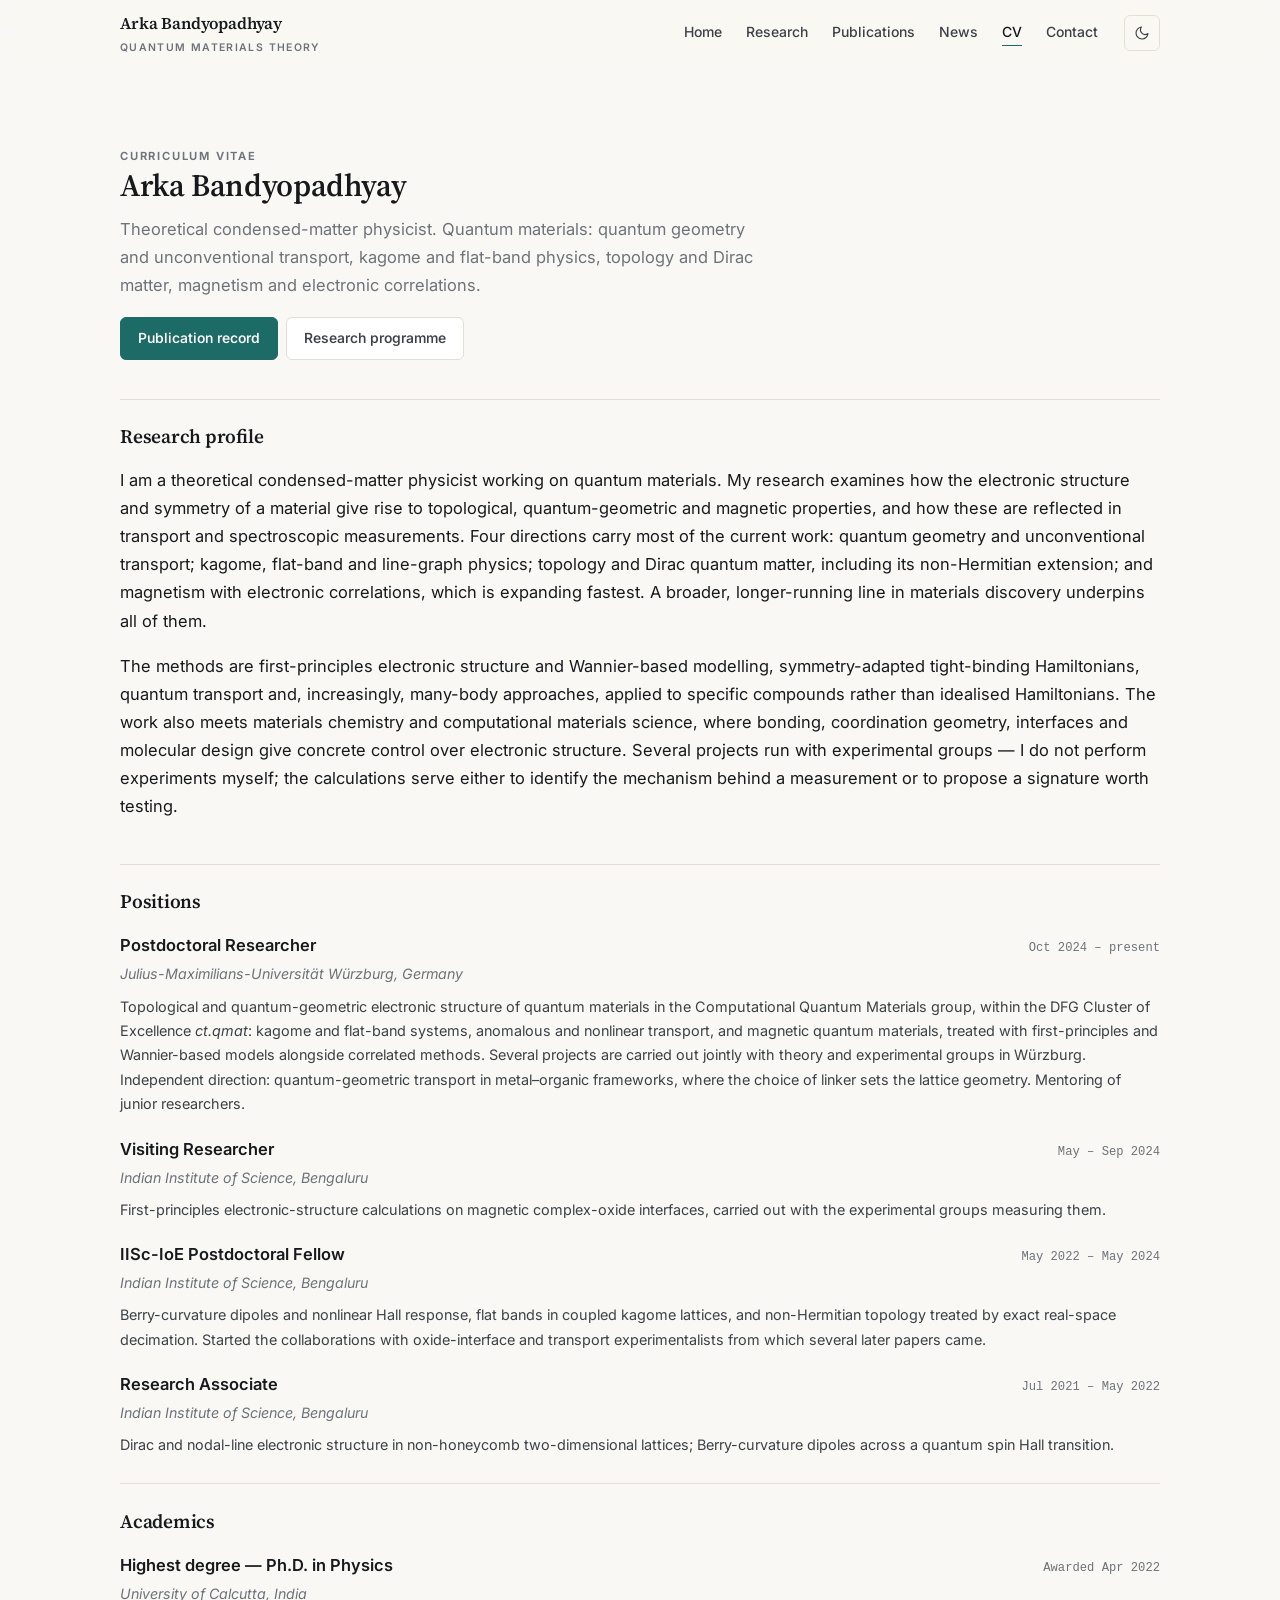
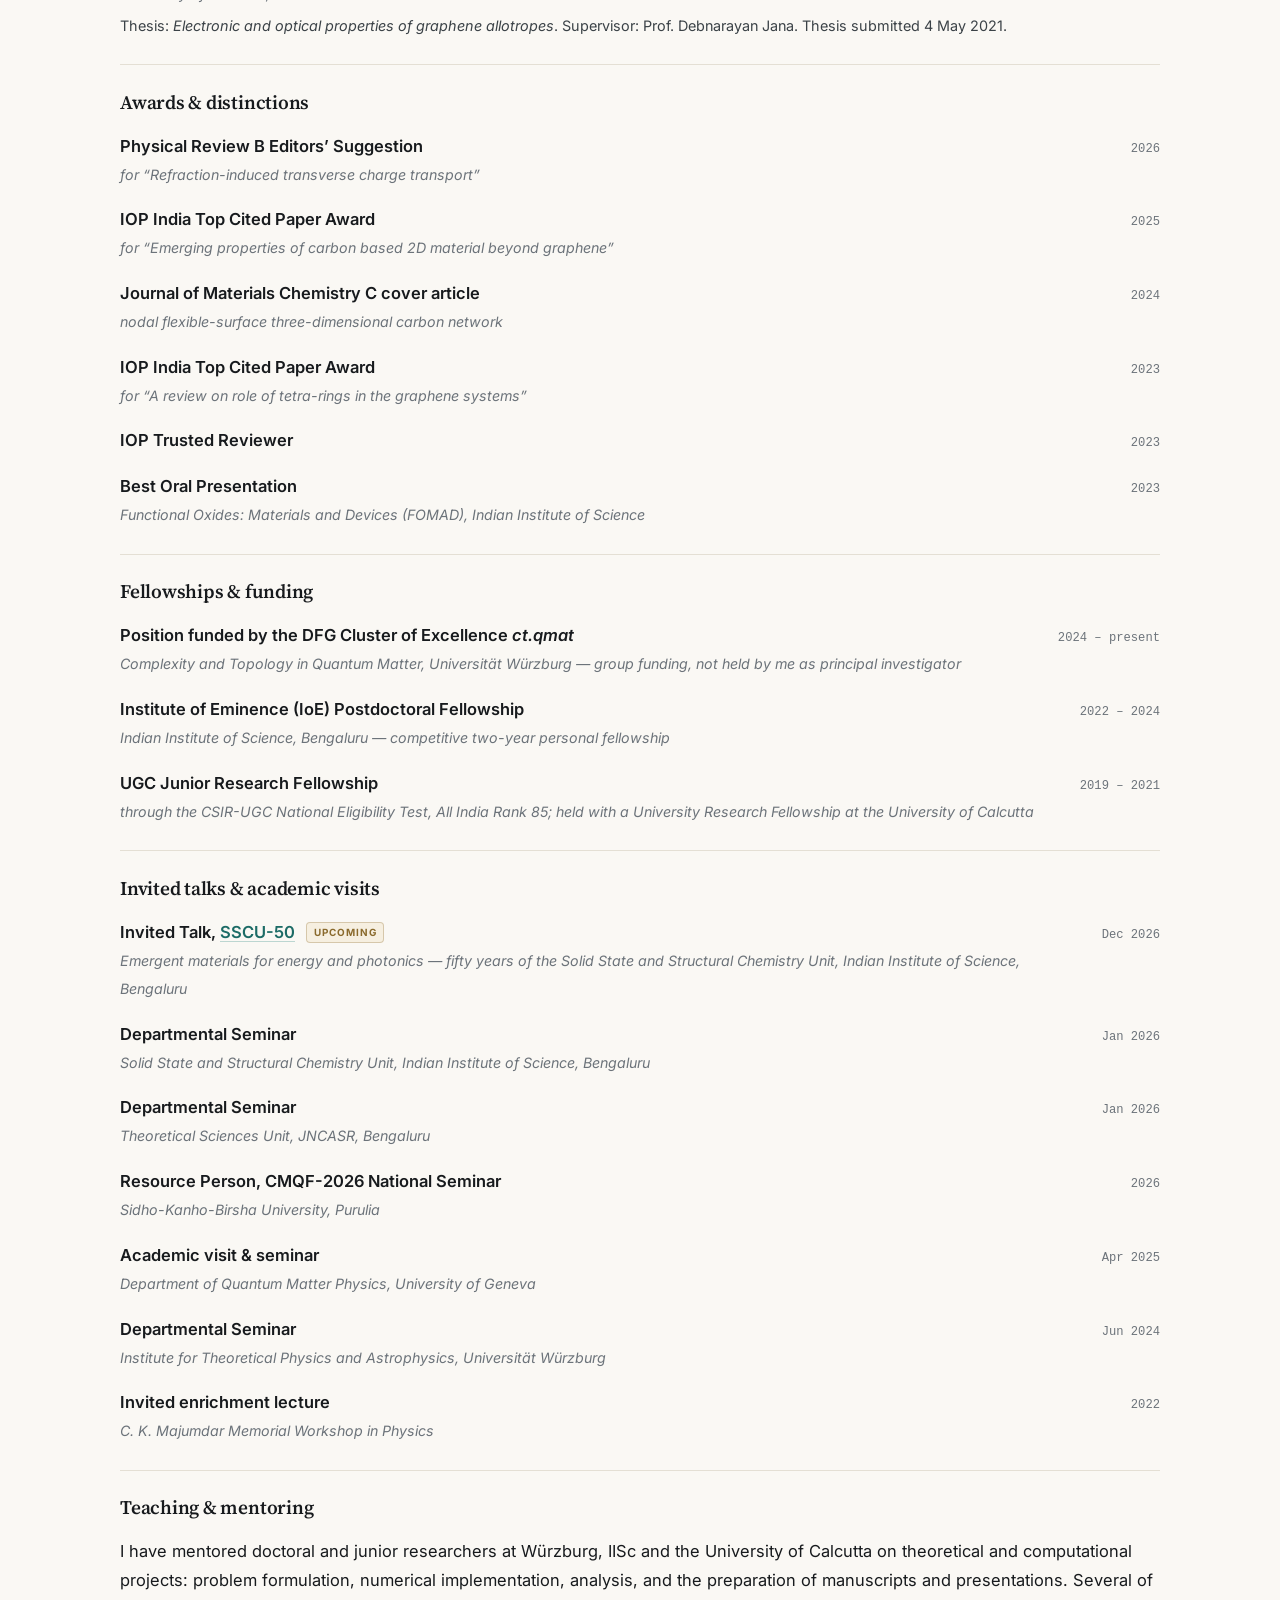
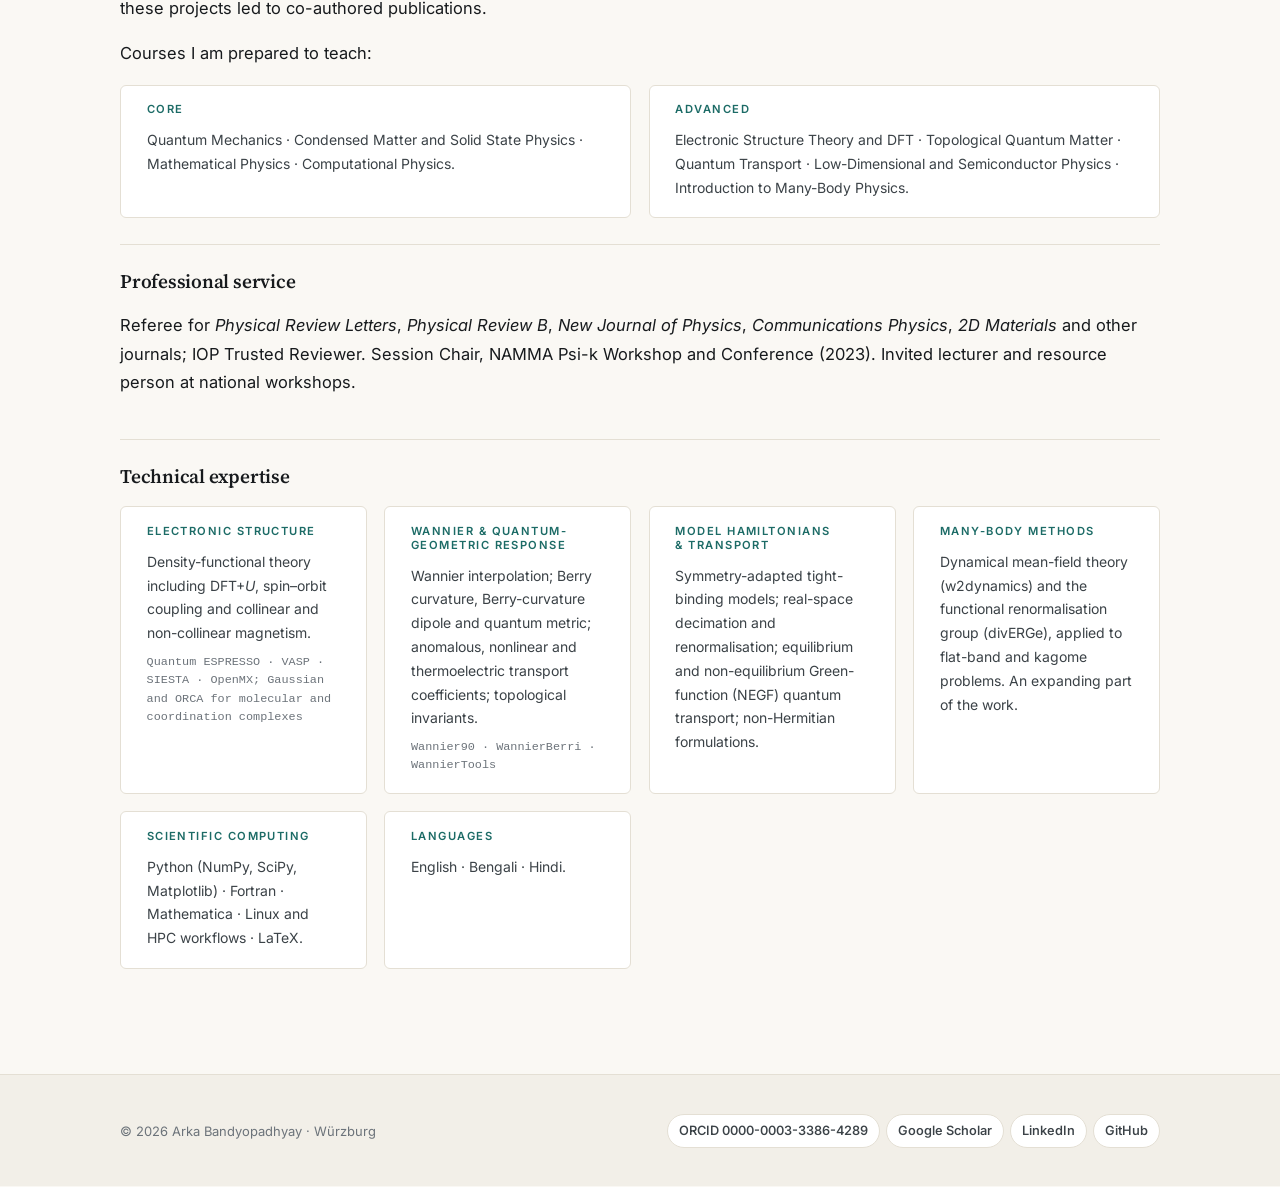
==== commit 0cb876a6: "Ease the density of the research opening; drop referee counts Research page: - The four-clause openi" ====
--- a/cv.html
+++ b/cv.html
@@ -179,10 +179,10 @@
 
     <div class="cv-block">
       <h2>Professional service</h2>
-      <p>Referee for 14 journals including <em>Physical Review Letters</em>, <em>Physical Review B</em>,
-        <em>New Journal of Physics</em>, <em>Communications Physics</em> and <em>2D Materials</em>, with
-        34 review reports to date. Session Chair, NAMMA Psi-k Workshop and Conference (2023). Invited
-        lecturer and resource person at national workshops.</p>
+      <p>Referee for <em>Physical Review Letters</em>, <em>Physical Review B</em>, <em>New Journal of
+        Physics</em>, <em>Communications Physics</em>, <em>2D Materials</em> and other journals; IOP
+        Trusted Reviewer. Session Chair, NAMMA Psi-k Workshop and Conference (2023). Invited lecturer and
+        resource person at national workshops.</p>
     </div>
 
     <div class="cv-block">
@@ -191,7 +191,7 @@
         <div class="tool-card"><h3>Electronic structure</h3><p>Density-functional theory including DFT+<em>U</em>, spin&ndash;orbit coupling and collinear and non-collinear magnetism.<br><span class="codes">Quantum ESPRESSO &middot; VASP &middot; SIESTA &middot; OpenMX; Gaussian and ORCA for molecular and coordination complexes</span></p></div>
         <div class="tool-card"><h3>Wannier &amp; quantum-geometric response</h3><p>Wannier interpolation; Berry curvature, Berry-curvature dipole and quantum metric; anomalous, nonlinear and thermoelectric transport coefficients; topological invariants.<br><span class="codes">Wannier90 &middot; WannierBerri &middot; WannierTools</span></p></div>
         <div class="tool-card"><h3>Model Hamiltonians &amp; transport</h3><p>Symmetry-adapted tight-binding models; real-space decimation and renormalisation; equilibrium and non-equilibrium Green-function (NEGF) quantum transport; non-Hermitian formulations.</p></div>
-        <div class="tool-card"><h3>Many-body methods</h3><p>Dynamical mean-field theory and the functional renormalisation group, applied to flat-band and kagome problems &mdash; an expanding part of the work.<br><span class="codes">w2dynamics &middot; divERGe</span></p></div>
+        <div class="tool-card"><h3>Many-body methods</h3><p>Dynamical mean-field theory (w2dynamics) and the functional renormalisation group (divERGe), applied to flat-band and kagome problems. An expanding part of the work.</p></div>
         <div class="tool-card"><h3>Scientific computing</h3><p>Python (NumPy, SciPy, Matplotlib) &middot; Fortran &middot; Mathematica &middot; Linux and HPC workflows &middot; LaTeX.</p></div>
         <div class="tool-card"><h3>Languages</h3><p>English &middot; Bengali &middot; Hindi.</p></div>
       </div>
--- a/assets/css/style.css
+++ b/assets/css/style.css
@@ -233,7 +233,13 @@
   margin-bottom: var(--s2);
 }
 .hero .affil { font-size: .875rem; color: var(--muted); margin-bottom: var(--s4); line-height: 1.6; }
-.hero .lede { font-size: 1.06rem; color: var(--ink-2); max-width: 56ch; margin-bottom: var(--s4); }
+.hero .lede { max-width: 58ch; margin-bottom: var(--s4); color: var(--ink-2); }
+.hero .lede p { margin-bottom: var(--s3); }
+.hero .lede p:first-child { font-size: 1.06rem; line-height: 1.62; }
+.hero .lede p + p { font-size: .975rem; }
+.hero .lede p:last-child { margin-bottom: 0; }
+.idlinks--stack { display: flex; flex-wrap: wrap; gap: .4rem; margin-top: var(--s5); }
+@media (max-width: 860px) { .idlinks--stack { display: none; } }
 
 .portrait-frame { position: relative; }
 .portrait {
@@ -247,7 +253,7 @@
 }
 @media (max-width: 860px) {
   .hero-grid { grid-template-columns: 1fr; }
-  .portrait-frame { max-width: 186px; order: -1; margin-bottom: var(--s2); }
+  .portrait-col { max-width: 186px; order: -1; margin-bottom: var(--s2); }
   .portrait-frame::after { inset: 10px -10px -10px 10px; }
 }
 
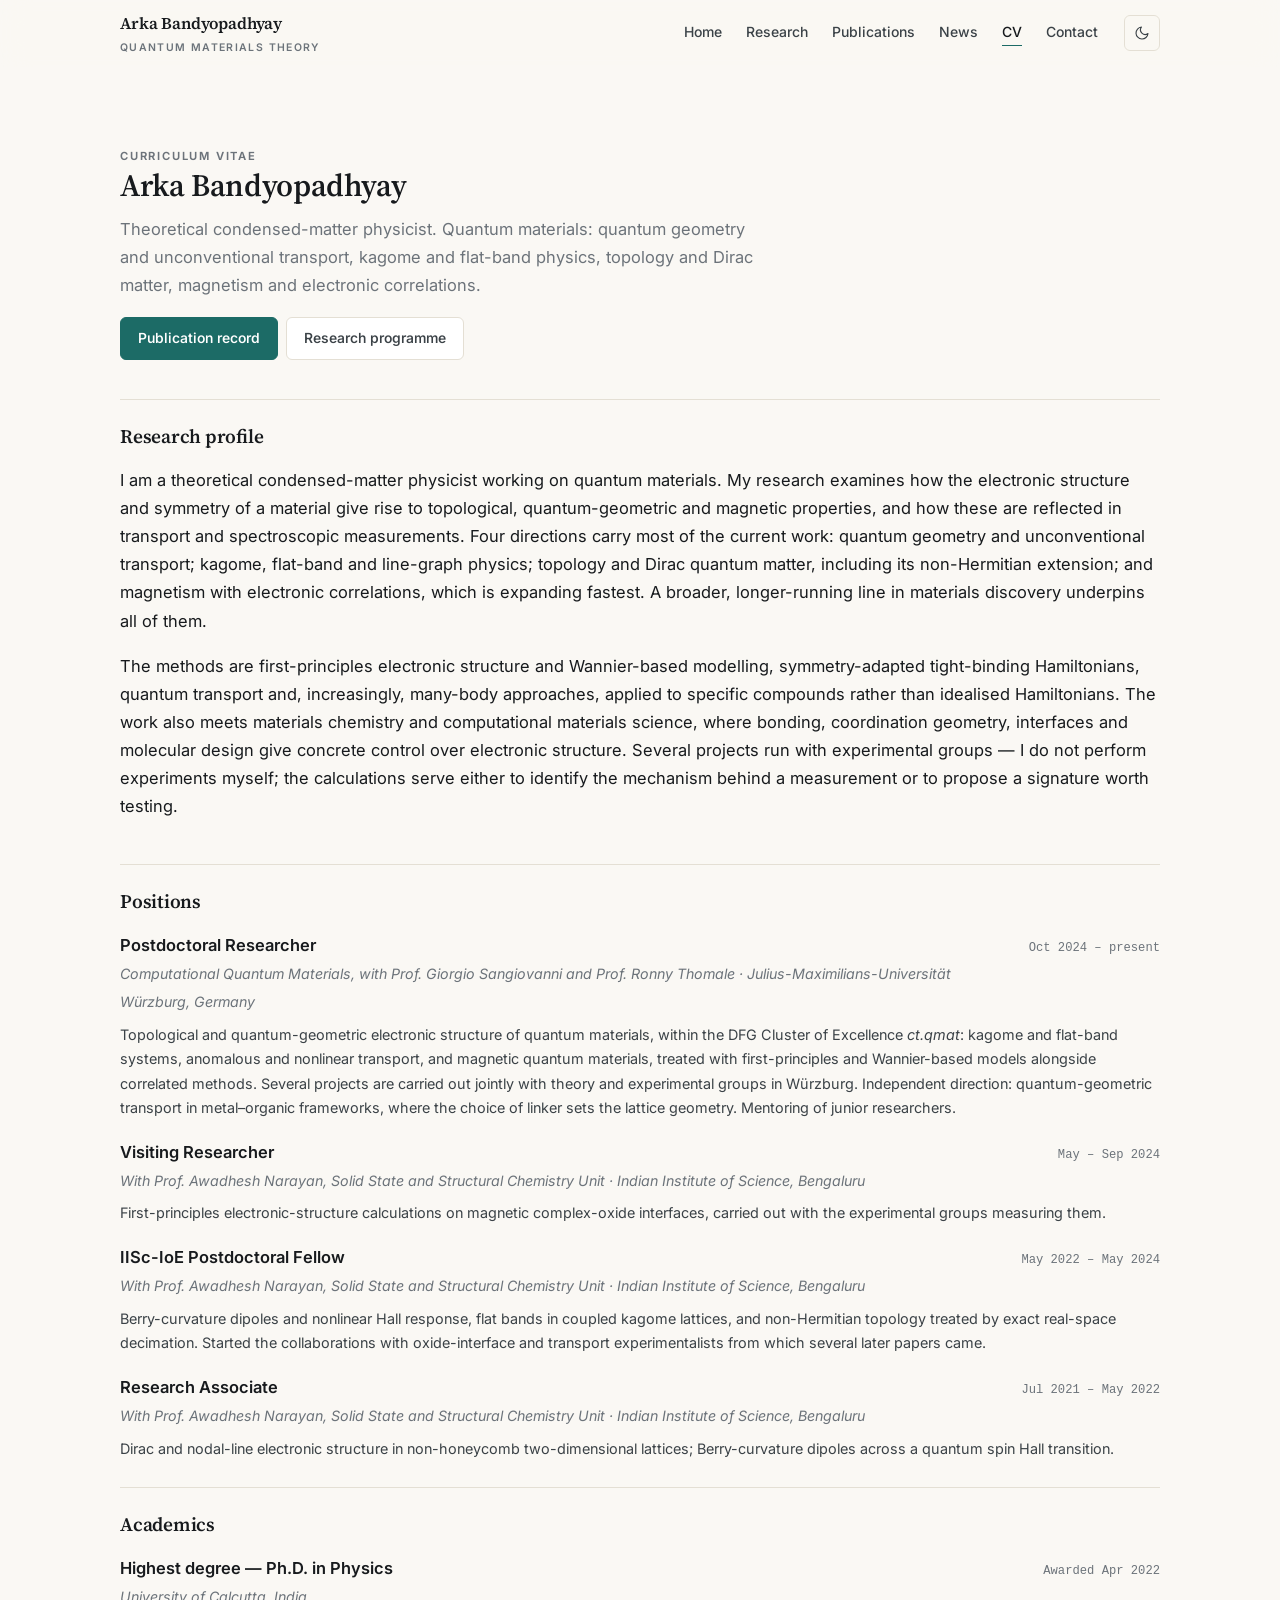
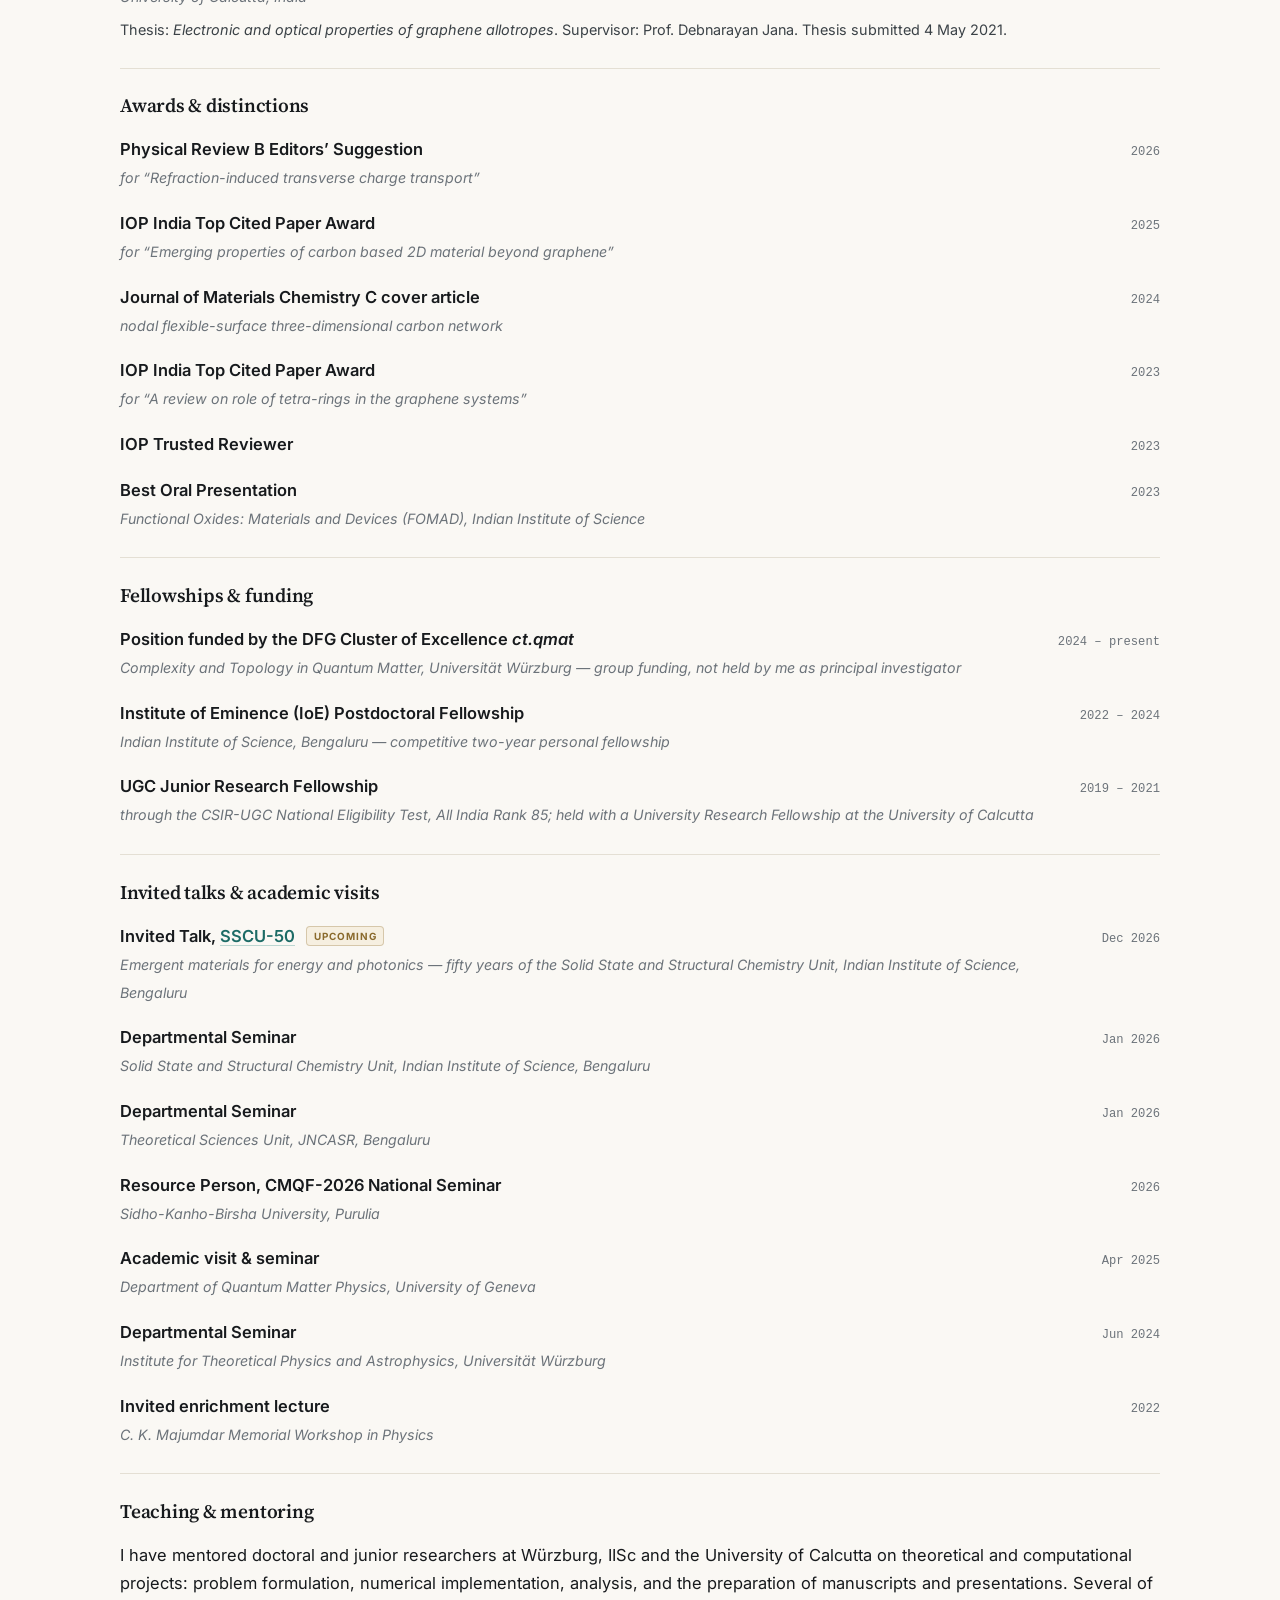
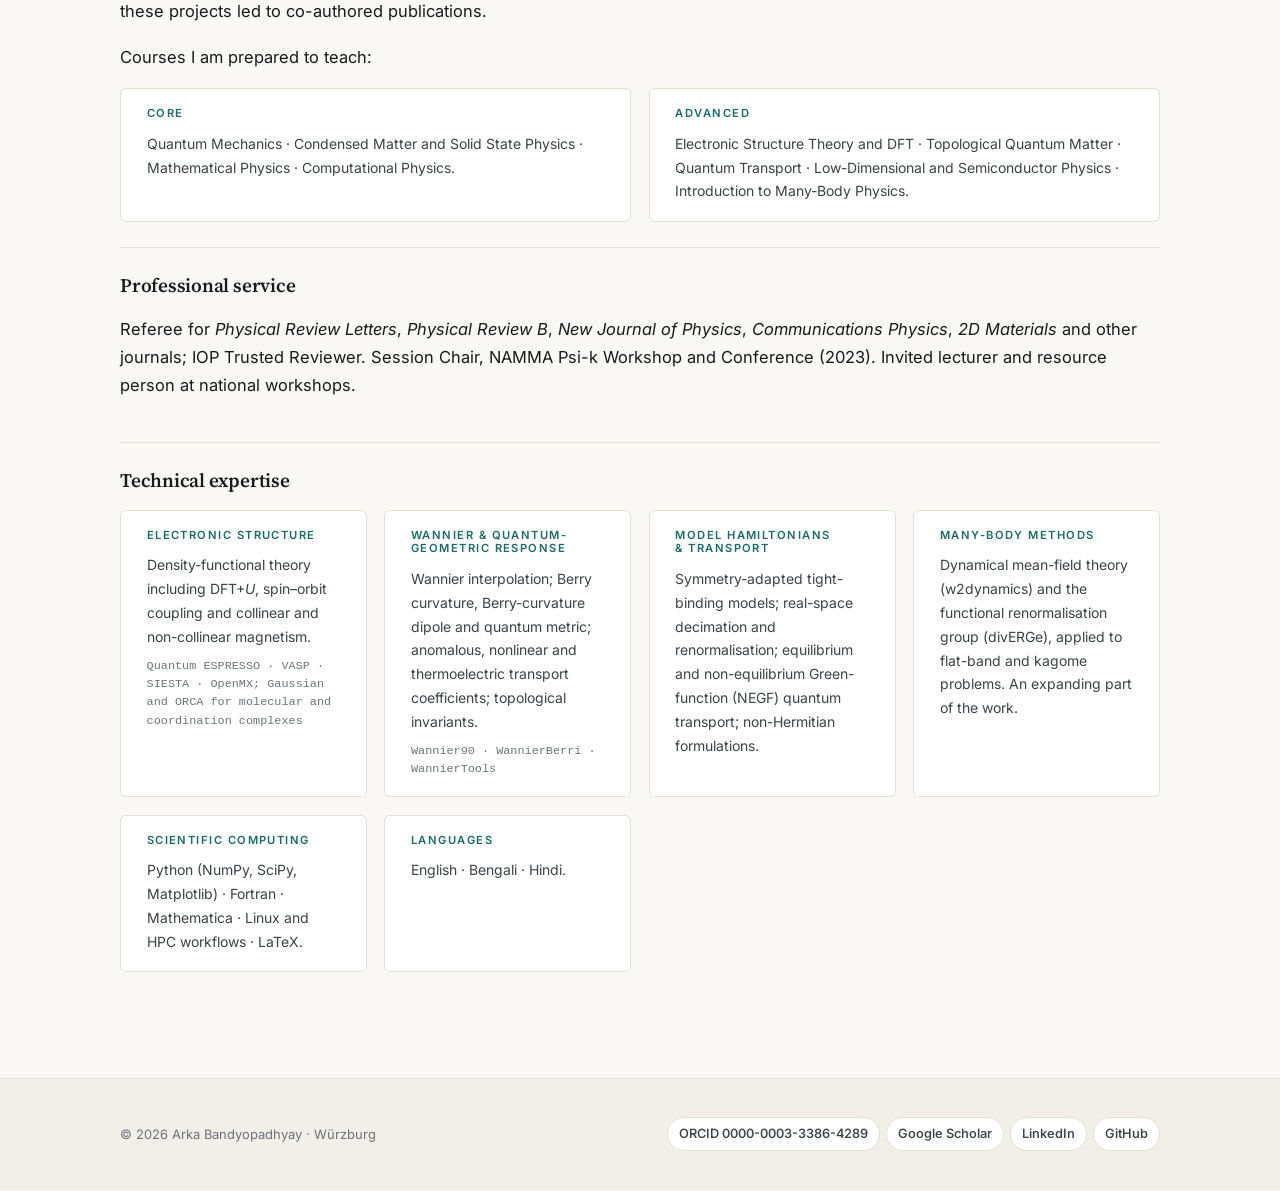
==== commit cbb0e4ee: "Name hosts in the positions; add two missing co-authors Positions now name the group and the people " ====
--- a/cv.html
+++ b/cv.html
@@ -85,10 +85,10 @@
     <div class="cv-block">
       <h2>Positions</h2>
       <div class="cv-entry">
-        <div><span class="what">Postdoctoral Researcher</span><br><span class="where">Julius-Maximilians-Universit&auml;t W&uuml;rzburg, Germany</span></div>
+        <div><span class="what">Postdoctoral Researcher</span><br><span class="where">Computational Quantum Materials, with Prof. Giorgio Sangiovanni and Prof. Ronny Thomale &middot; Julius-Maximilians-Universit&auml;t W&uuml;rzburg, Germany</span></div>
         <div class="when">Oct 2024 &ndash; present</div>
-        <p class="detail">Topological and quantum-geometric electronic structure of quantum materials in the
-          Computational Quantum Materials group, within the DFG Cluster of Excellence <em>ct.qmat</em>: kagome
+        <p class="detail">Topological and quantum-geometric electronic structure of quantum materials,
+          within the DFG Cluster of Excellence <em>ct.qmat</em>: kagome
           and flat-band systems, anomalous and nonlinear transport, and magnetic quantum materials, treated
           with first-principles and Wannier-based models alongside correlated methods. Several projects are
           carried out jointly with theory and experimental groups in W&uuml;rzburg. Independent direction:
@@ -96,13 +96,13 @@
           lattice geometry. Mentoring of junior researchers.</p>
       </div>
       <div class="cv-entry">
-        <div><span class="what">Visiting Researcher</span><br><span class="where">Indian Institute of Science, Bengaluru</span></div>
+        <div><span class="what">Visiting Researcher</span><br><span class="where">With Prof. Awadhesh Narayan, Solid State and Structural Chemistry Unit &middot; Indian Institute of Science, Bengaluru</span></div>
         <div class="when">May &ndash; Sep 2024</div>
         <p class="detail">First-principles electronic-structure calculations on magnetic complex-oxide
           interfaces, carried out with the experimental groups measuring them.</p>
       </div>
       <div class="cv-entry">
-        <div><span class="what">IISc-IoE Postdoctoral Fellow</span><br><span class="where">Indian Institute of Science, Bengaluru</span></div>
+        <div><span class="what">IISc-IoE Postdoctoral Fellow</span><br><span class="where">With Prof. Awadhesh Narayan, Solid State and Structural Chemistry Unit &middot; Indian Institute of Science, Bengaluru</span></div>
         <div class="when">May 2022 &ndash; May 2024</div>
         <p class="detail">Berry-curvature dipoles and nonlinear Hall response, flat bands in coupled kagome
           lattices, and non-Hermitian topology treated by exact real-space decimation. Started the
@@ -110,7 +110,7 @@
           came.</p>
       </div>
       <div class="cv-entry">
-        <div><span class="what">Research Associate</span><br><span class="where">Indian Institute of Science, Bengaluru</span></div>
+        <div><span class="what">Research Associate</span><br><span class="where">With Prof. Awadhesh Narayan, Solid State and Structural Chemistry Unit &middot; Indian Institute of Science, Bengaluru</span></div>
         <div class="when">Jul 2021 &ndash; May 2022</div>
         <p class="detail">Dirac and nodal-line electronic structure in non-honeycomb two-dimensional
           lattices; Berry-curvature dipoles across a quantum spin Hall transition.</p>
